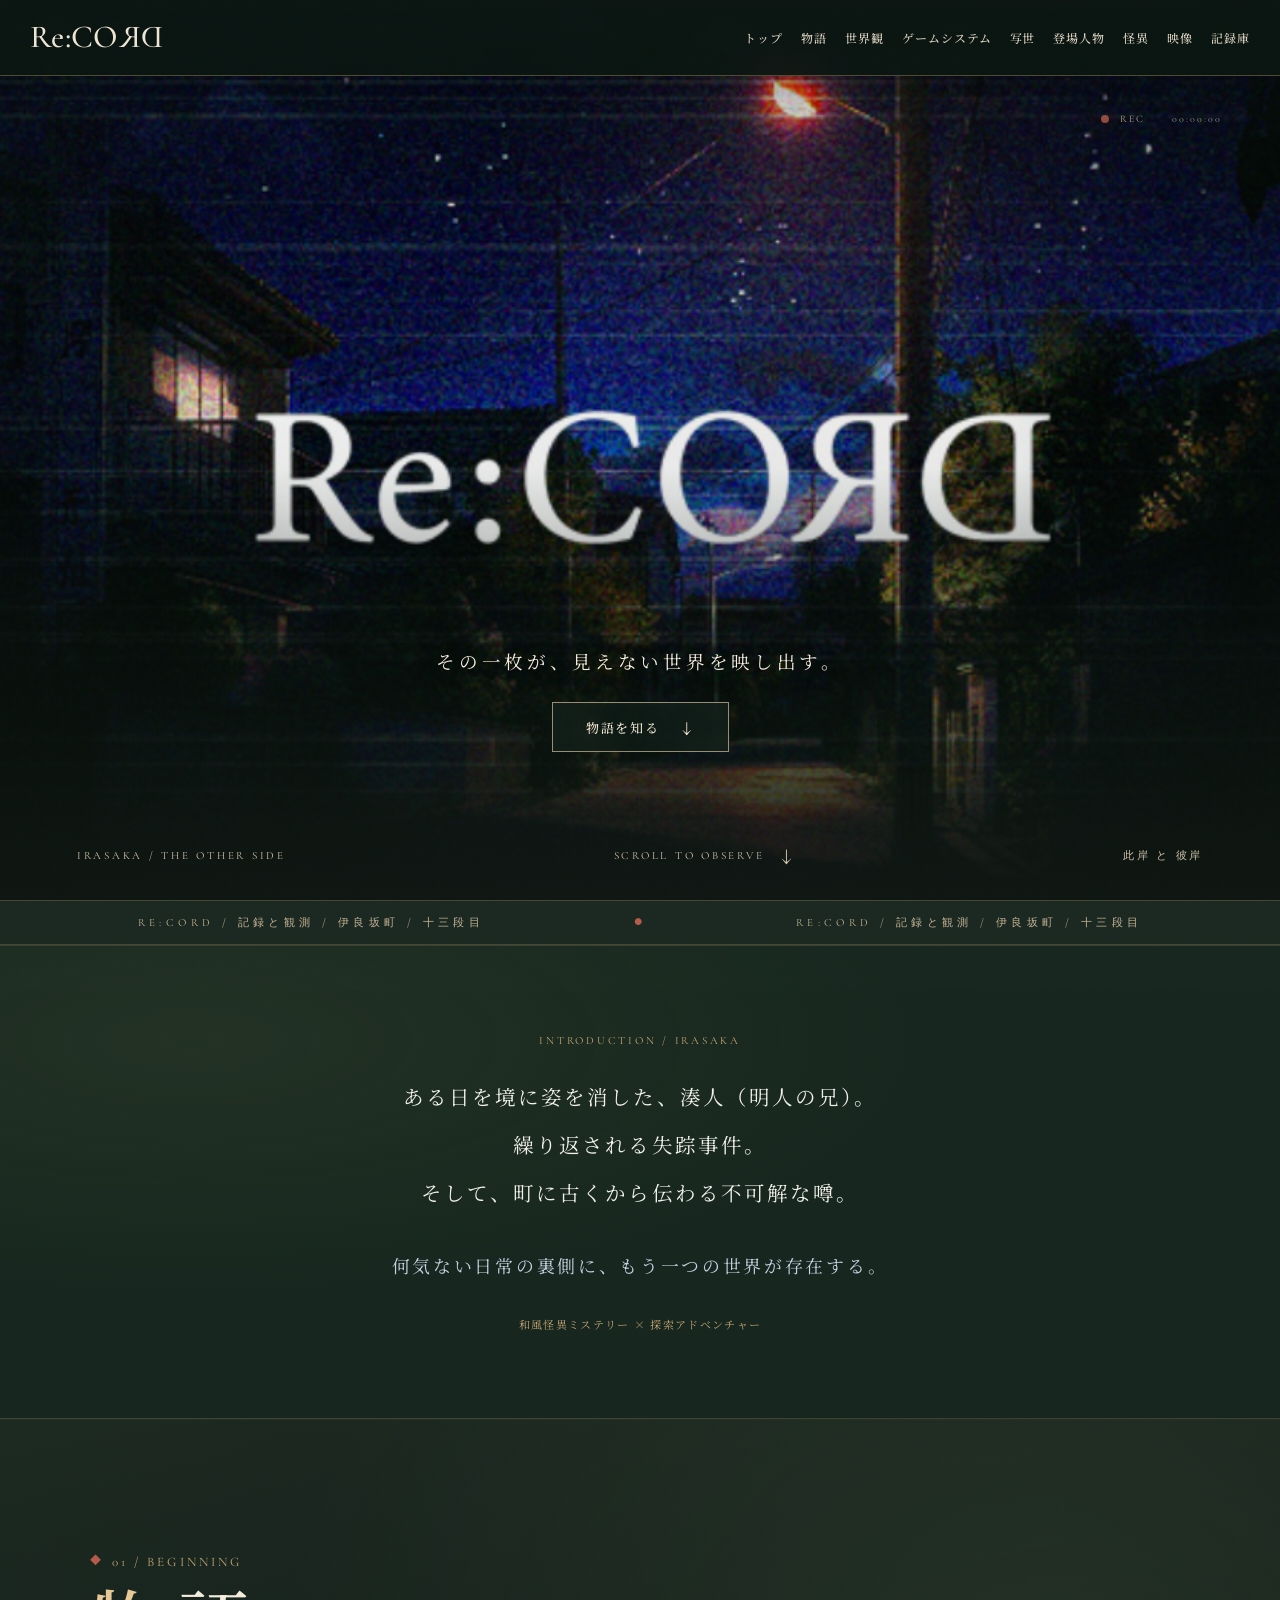
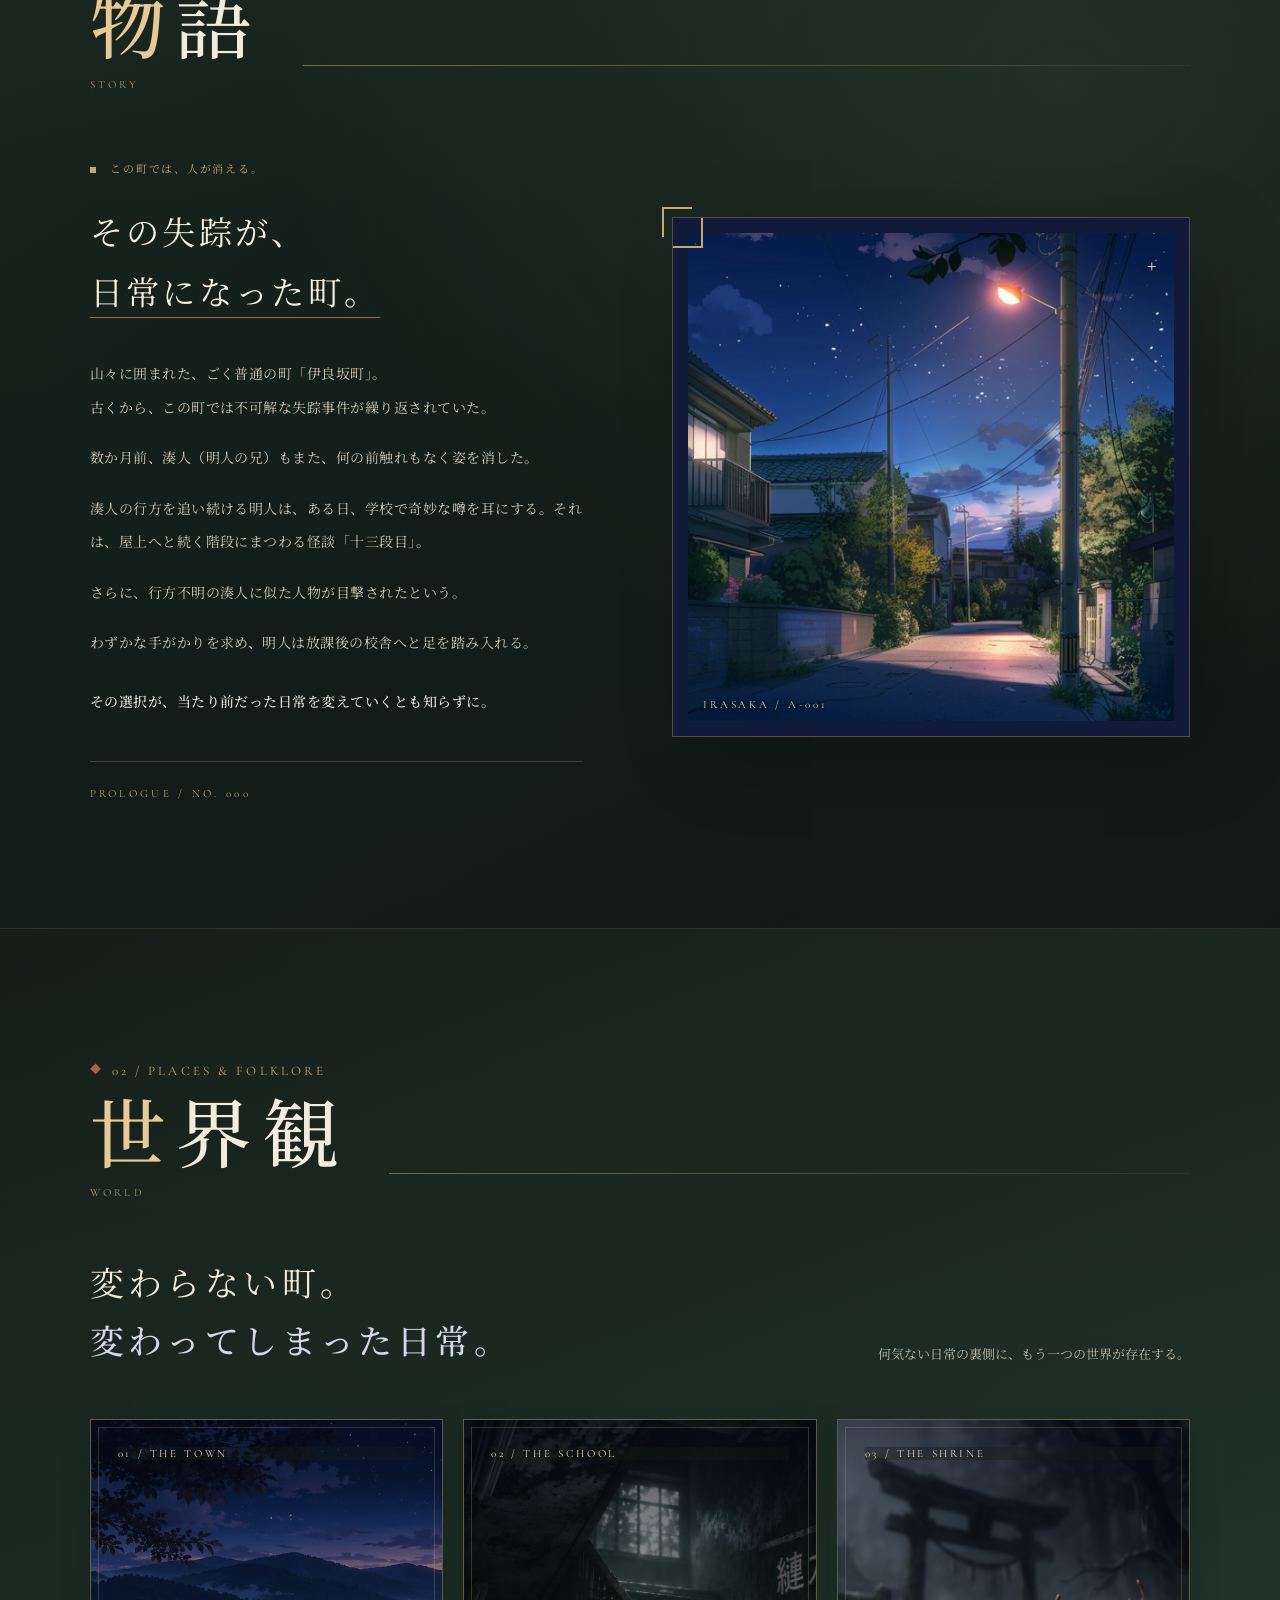
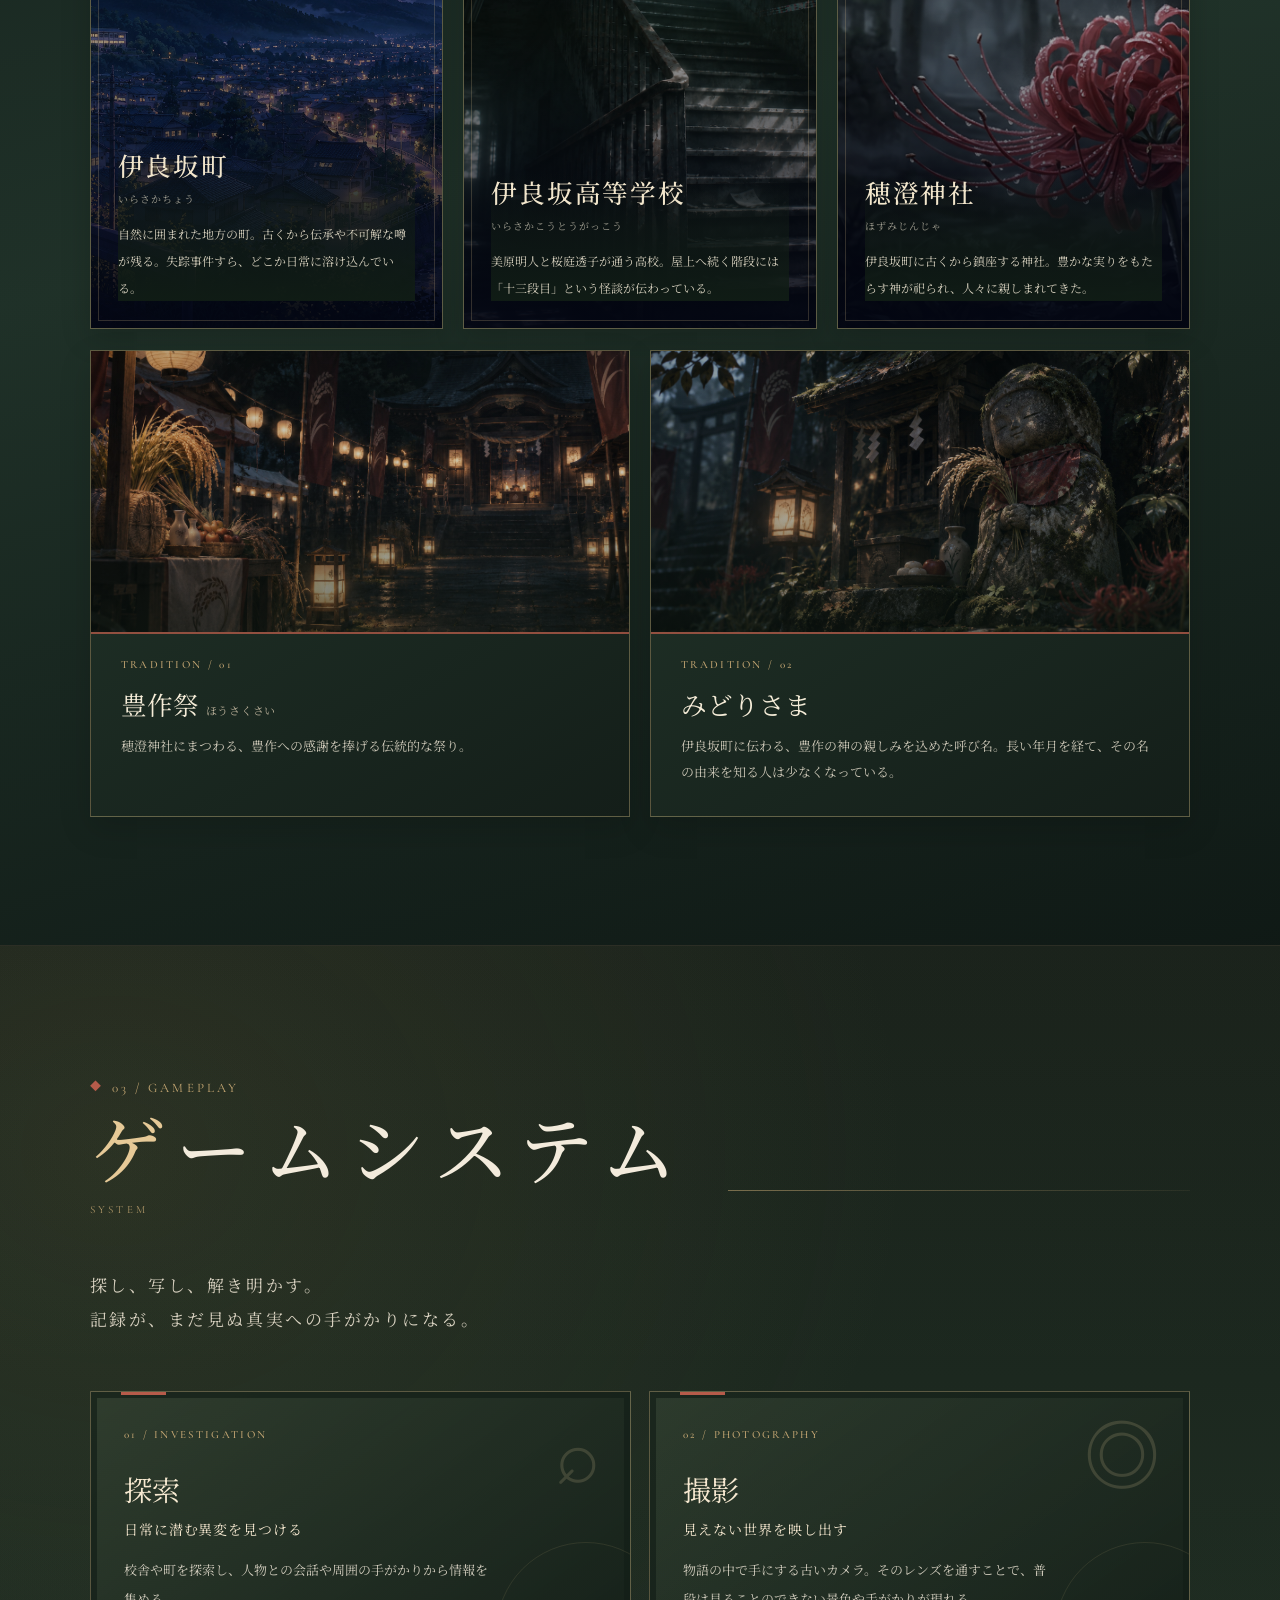
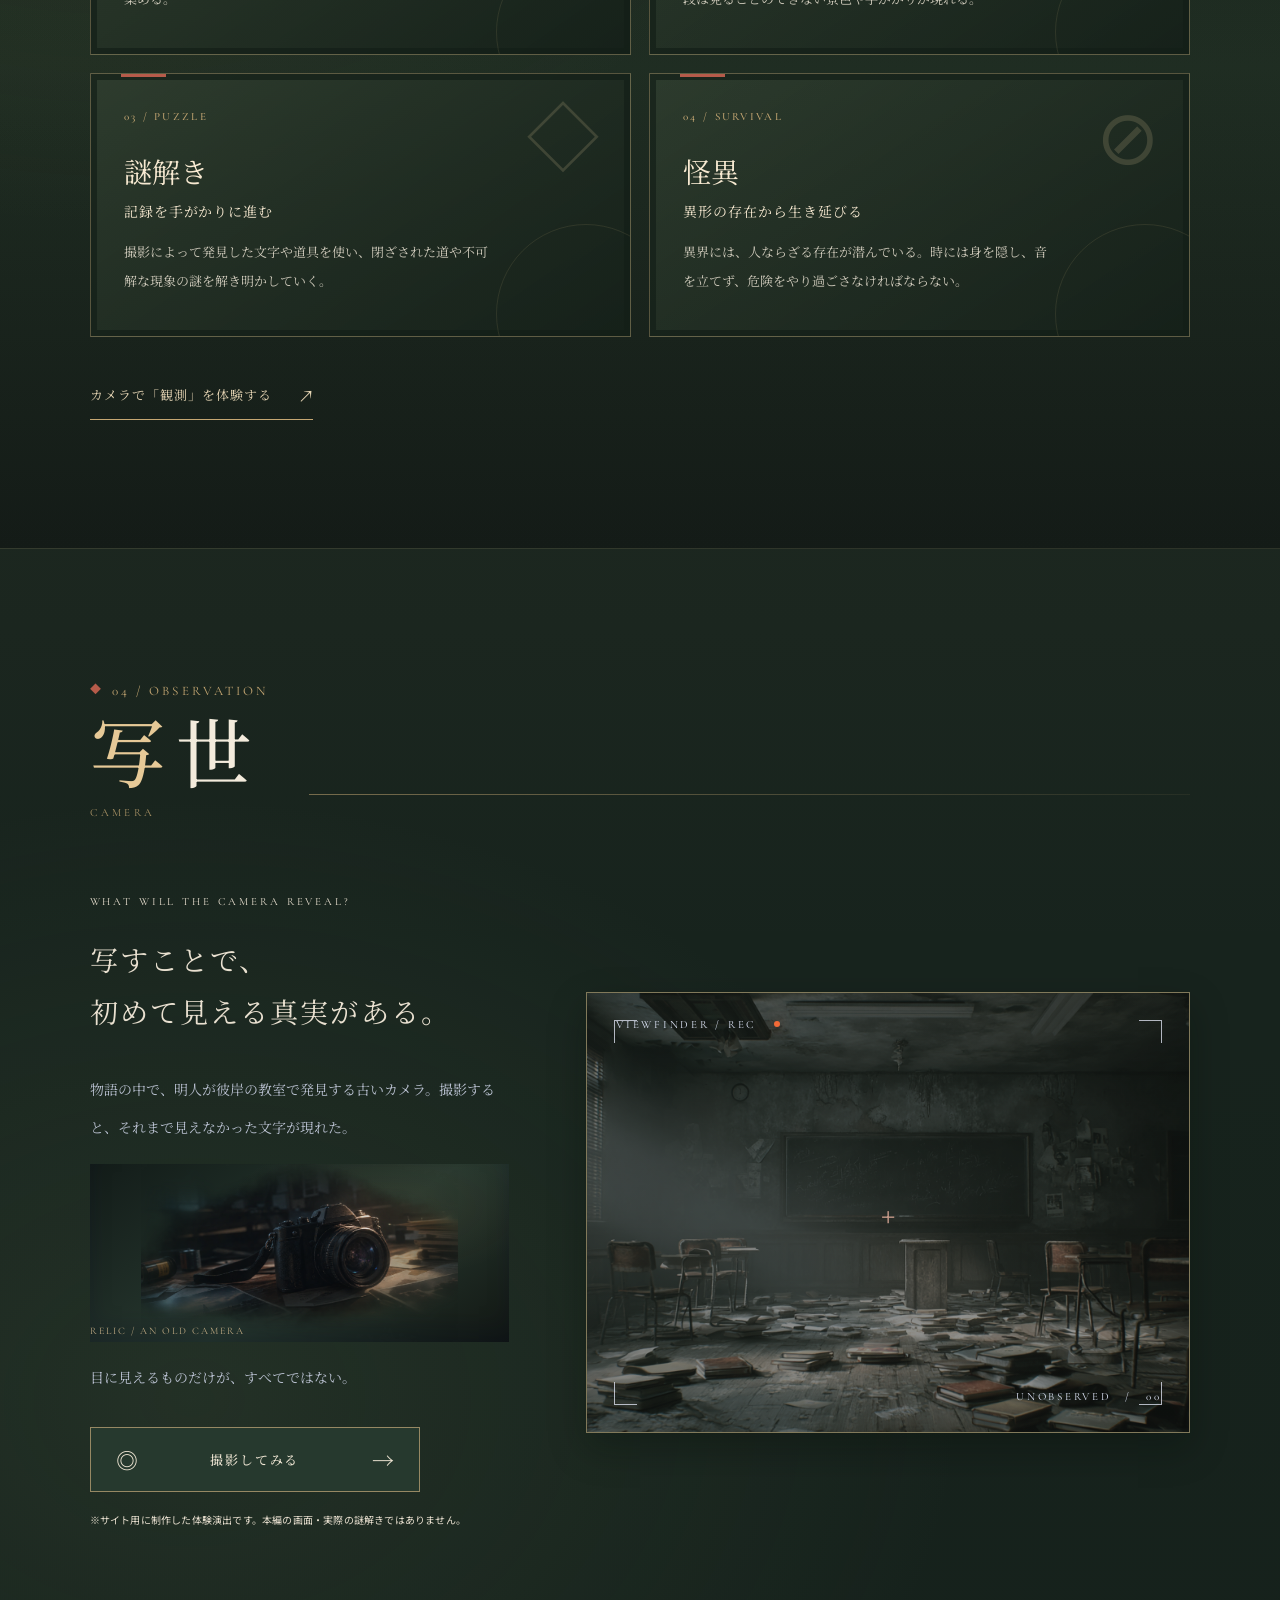
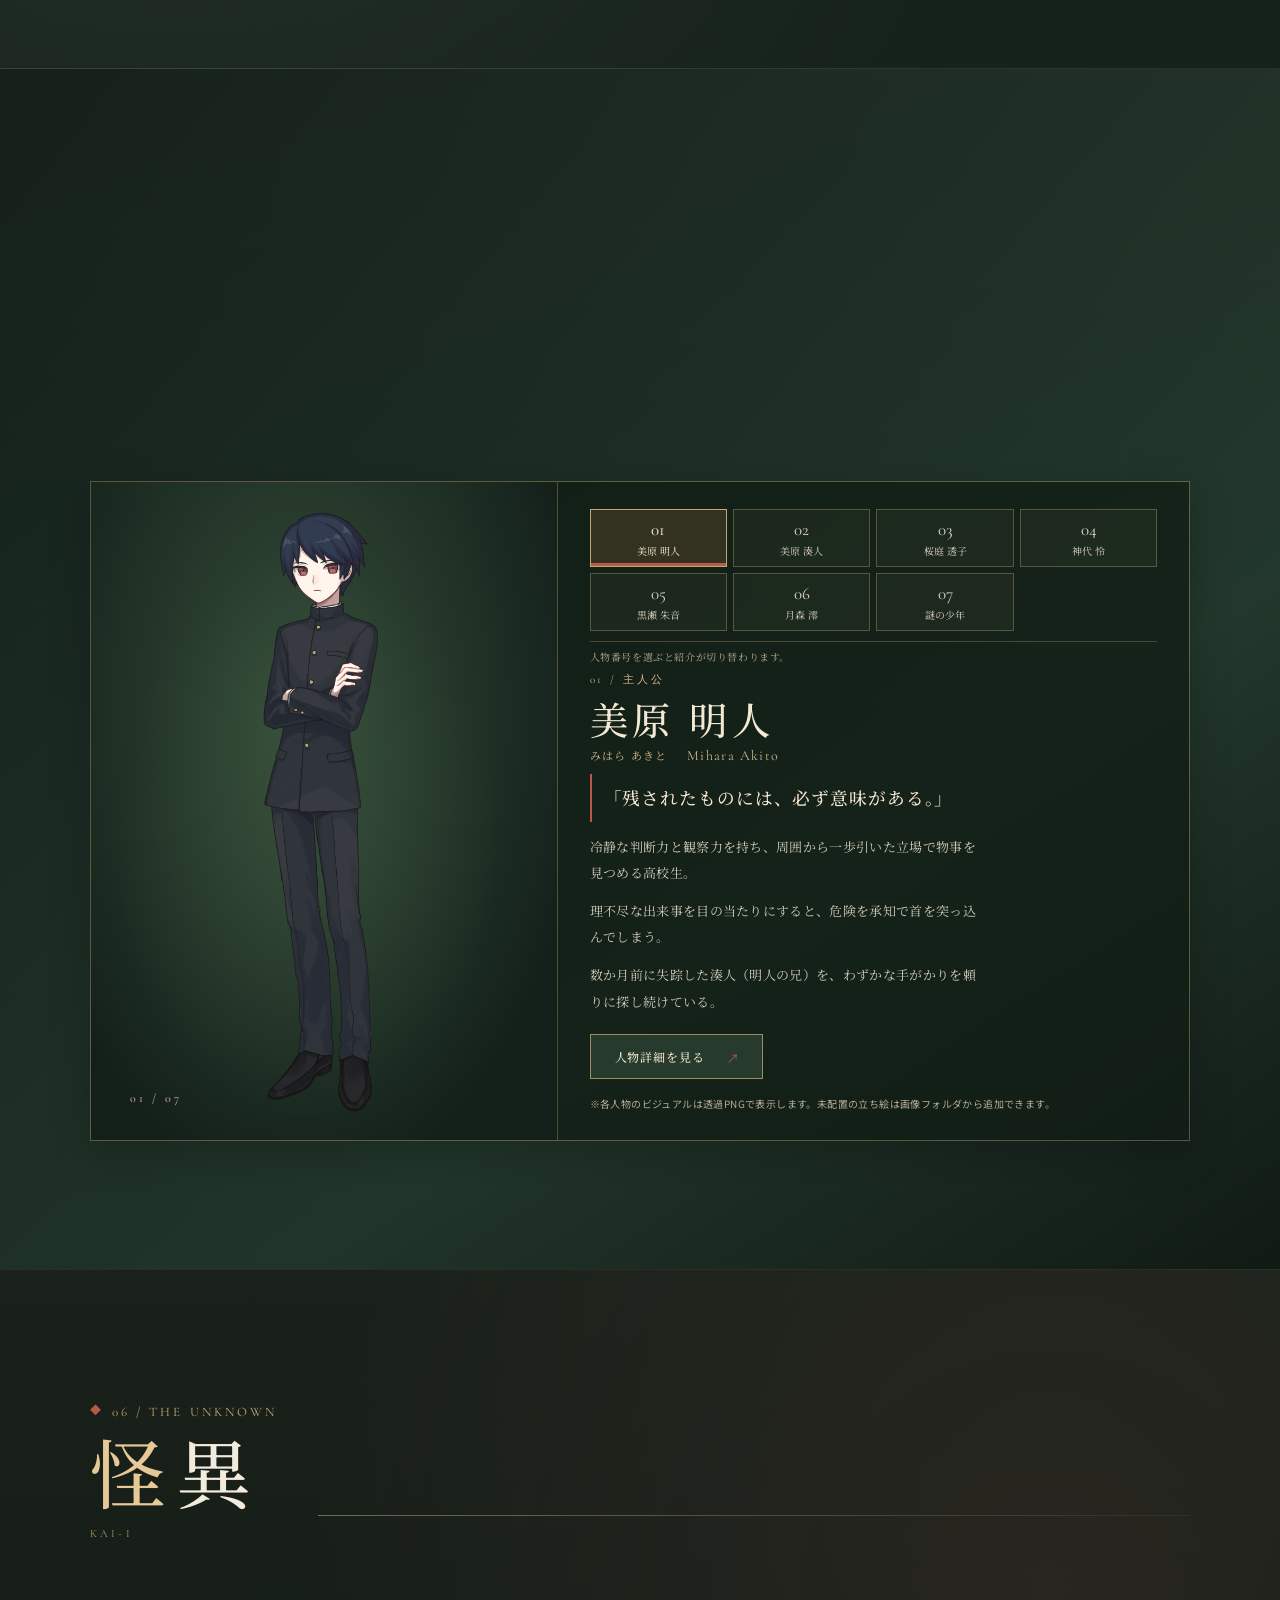
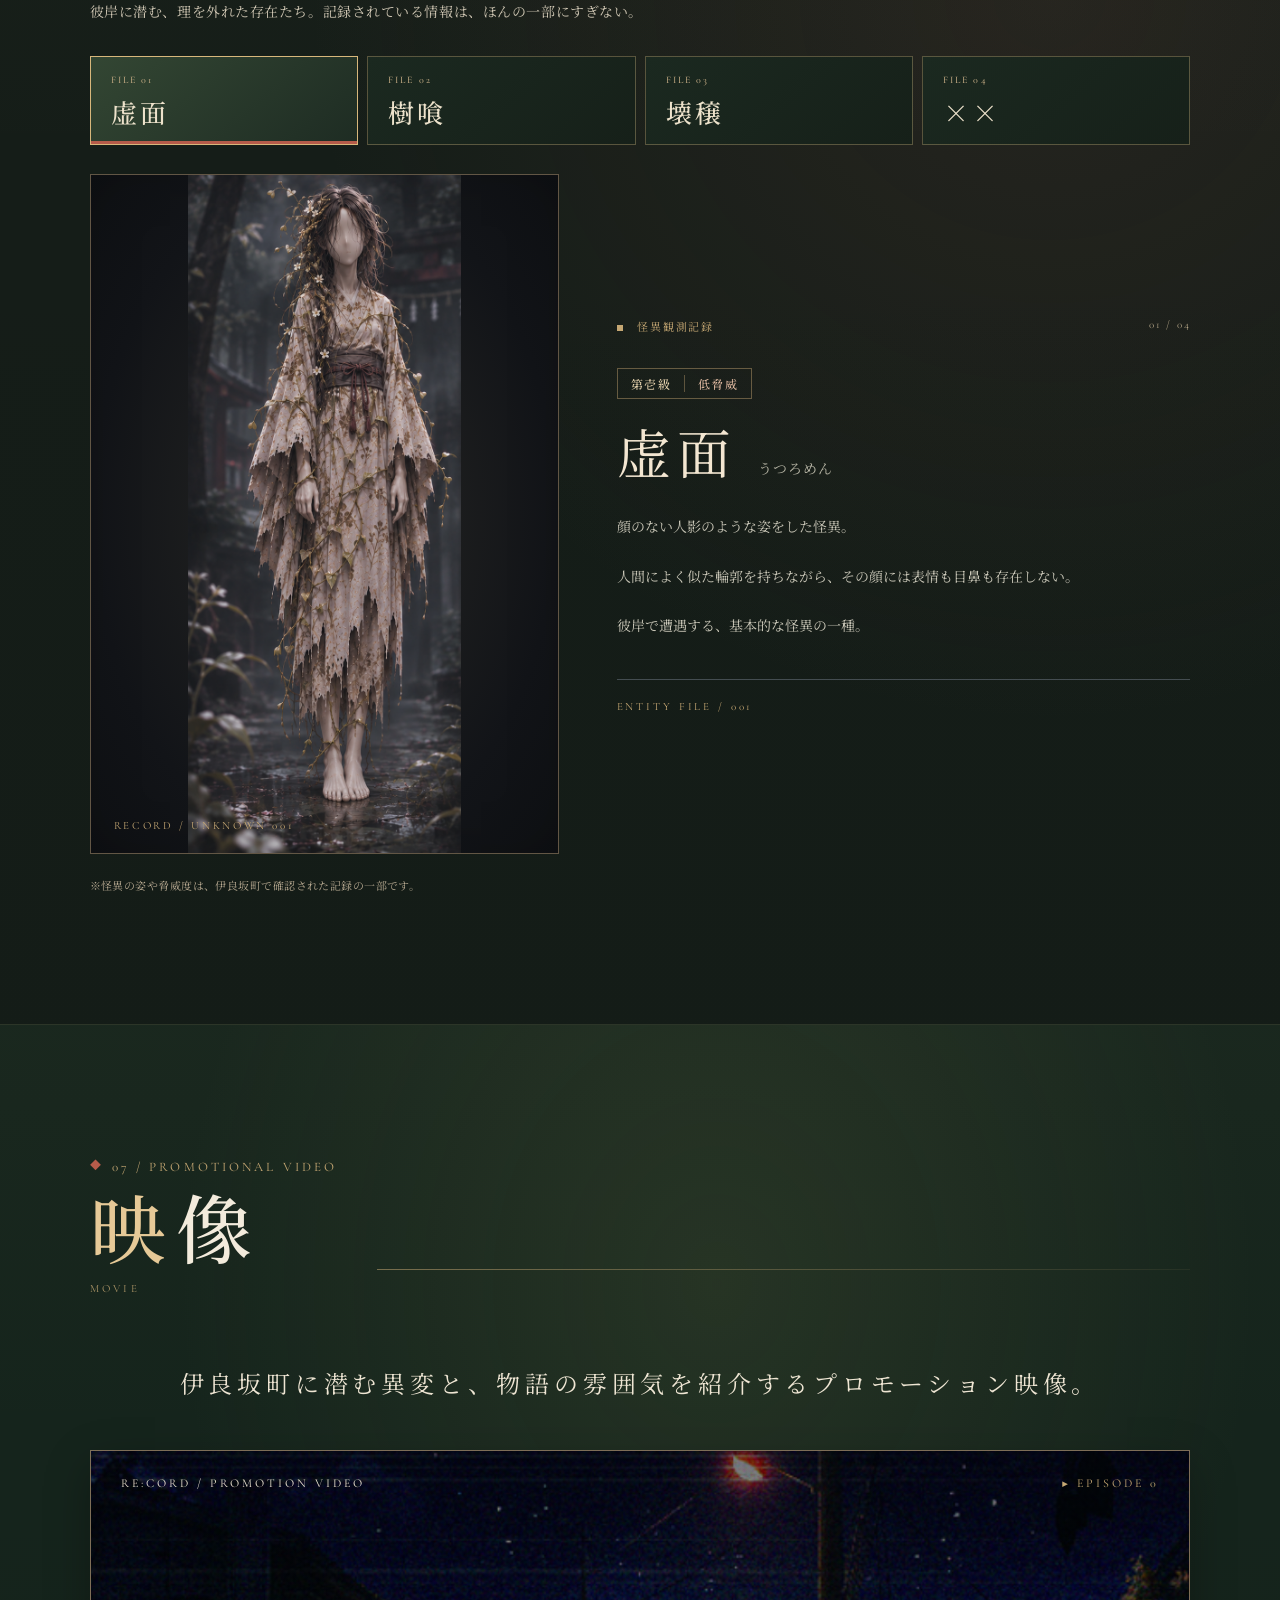
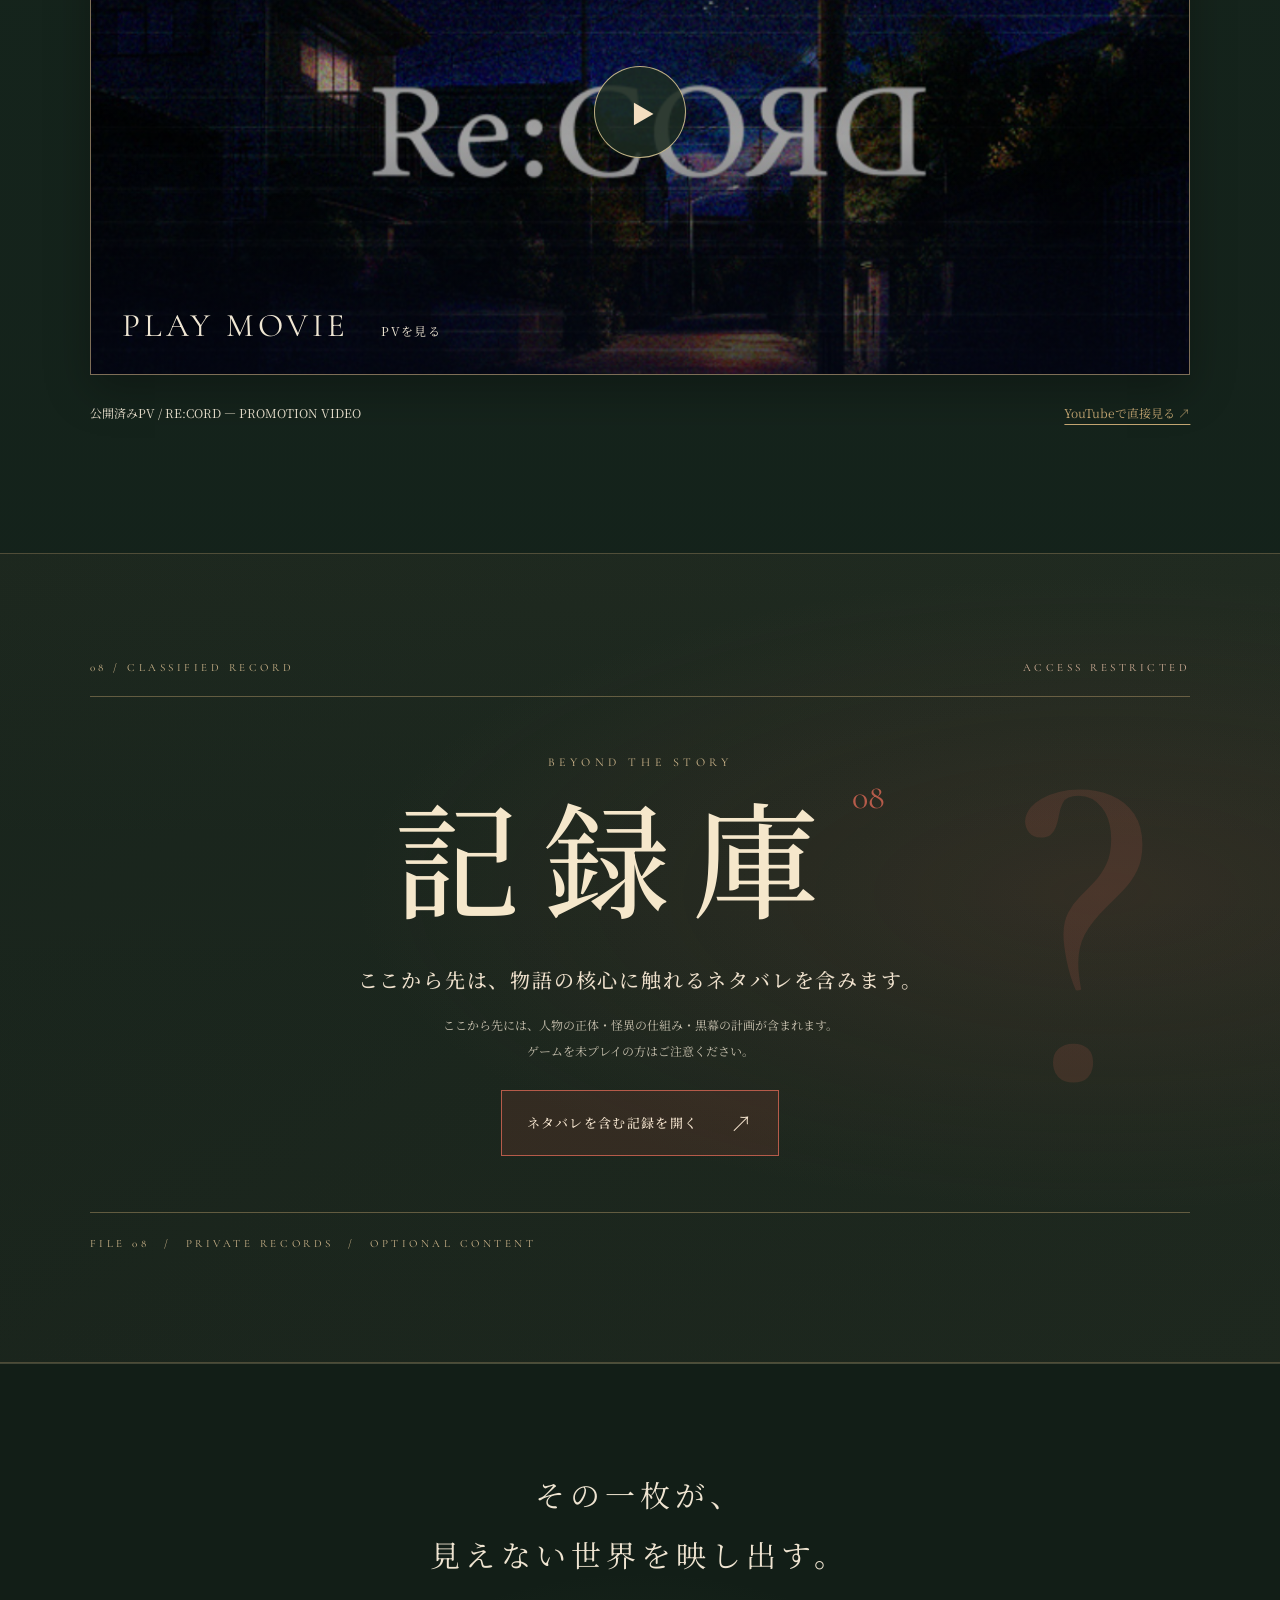
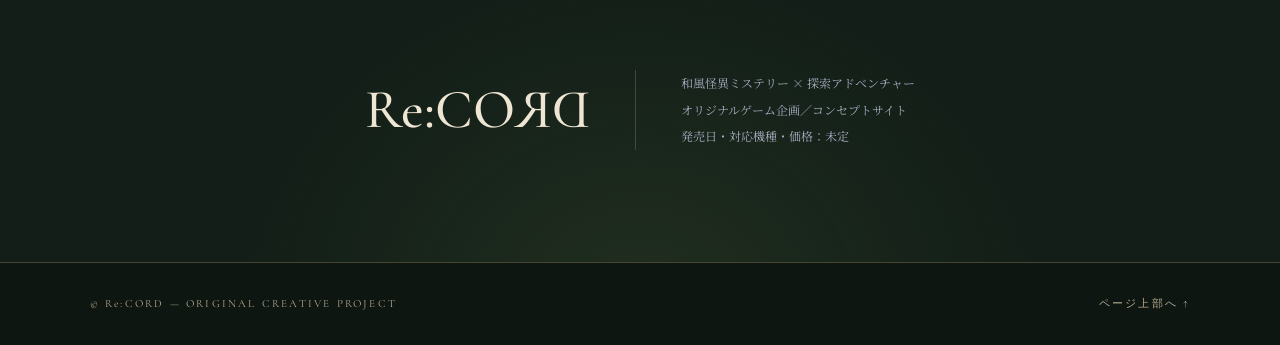
==== index.html @ 34edbae8 "Add files via upload" ====
<!DOCTYPE html>

<html lang="ja">
<head>
<meta charset="utf-8"/>
<meta content="width=device-width, initial-scale=1" name="viewport"/>
<meta content="#111815" name="theme-color"/>
<meta content="RE:CORD｜伊良坂町に繰り返される失踪事件、十三段目の怪談、見えない世界を映すカメラ。和風怪異ミステリー探索アドベンチャー公式サイト。" name="description"/>
<title>Re:CORD｜公式サイト — 和風怪異ミステリーADV</title>
<link href="https://fonts.googleapis.com" rel="preconnect"/>
<link crossorigin="" href="https://fonts.gstatic.com" rel="preconnect"/>
<link href="https://fonts.googleapis.com/css2?family=Cormorant+Garamond:wght@400;500;600&amp;family=Noto+Sans+JP:wght@400;500;600&amp;family=Noto+Serif+JP:wght@400;500;600&amp;display=swap" rel="stylesheet"/>
<link href="style.css" rel="stylesheet"/>
<link href="night.css" rel="stylesheet"/><link href="v8.css" rel="stylesheet"/><link href="v9.css" rel="stylesheet"/>
<script defer="" src="script.js"></script>
<link href="v10.css" rel="stylesheet"/><link href="v11.css" rel="stylesheet"/><link href="v12.css" rel="stylesheet"/><link href="v13-wafu.css" rel="stylesheet"/><link href="v15.css" rel="stylesheet"/><link href="v16.css" rel="stylesheet"/></head>
<body>
<a class="skip-link" href="#main">メインコンテンツへ移動</a>
<div aria-hidden="true" class="film-grain"></div>
<div aria-hidden="true" class="scanline-overlay"></div>
<header class="site-header" id="siteHeader">
<a aria-label="Re:CORD トップへ戻る" class="brand" href="#top">
<span aria-hidden="true">Re:CO<span class="mirrored">R</span><span class="mirrored">D</span></span>
<small>和風怪異ミステリーADV</small>
</a>
<nav aria-label="メインナビゲーション" class="nav" id="mainNav"><a href="#top">トップ</a><a href="#story">物語</a><a href="#world">世界観</a><a href="#system">ゲームシステム</a><a href="#camera">写世</a><a href="#character">登場人物</a><a href="#kaii">怪異</a><a href="#movie">映像</a><a href="#archive">記録庫</a></nav>
<button aria-controls="mainNav" aria-expanded="false" aria-label="メニューを開く" class="menu-toggle" id="menuToggle" type="button"><span></span><span></span><span></span></button>
</header>
<main id="main">
<section aria-labelledby="heroTitle" class="hero hero--reference" id="top">
<!-- 画像差し替え：assets/images/hero.jpg（推奨 1920×1080以上）。
           未配置ならユーザー提供の参考画像 hero-reference.png を仮表示します。 -->
<div class="asset-slot hero-image" data-asset="hero.jpg" data-slot="hero">
<img alt="夜の住宅街と Re:CORD の作品ロゴ（参考画像）" src="assets/images/hero-reference.png"/>
<div aria-hidden="true" class="asset-placeholder hero-placeholder"><span class="asset-path">REFERENCE IMAGE / 01</span><span class="asset-name">hero-reference.png</span><span>夜の住宅街・メインビジュアル</span></div>
</div>
<div class="hero-shade"></div>
<div class="hero-vignette"></div>
<div aria-hidden="true" class="viewfinder hero-viewfinder"><span></span><span></span><span></span><span></span></div>
<span aria-hidden="true" class="hero-rec"><b></b> REC <span>00:00:00</span></span>
<div class="hero-center">
<p class="hero-eyebrow">和風怪異ミステリー × 探索アドベンチャー</p>
<h1 aria-label="Re:CORD" class="hero-logo" id="heroTitle"><span aria-hidden="true">Re:CO<span class="mirrored">R</span><span class="mirrored">D</span></span></h1>
<p class="hero-ruby">リコード</p>
<p class="hero-copy">その一枚が、見えない世界を映し出す。</p>
<div class="hero-actions"><a class="outline-button" href="#story">物語を知る <span aria-hidden="true">↓</span></a></div>
</div>
<div class="hero-bottom"><span>IRASAKA / THE OTHER SIDE</span><a class="scroll-hint" href="#story">SCROLL TO OBSERVE <span aria-hidden="true">↓</span></a><span>此岸 と 彼岸</span></div>
</section>
<div aria-hidden="true" class="signal-strip"><span>RE:CORD / 記録と観測 / 伊良坂町 / 十三段目</span><span>●</span><span>RE:CORD / 記録と観測 / 伊良坂町 / 十三段目</span></div><section aria-label="作品の導入" class="intro-band"><div class="container intro-band-inner"><span class="intro-overline">INTRODUCTION / IRASAKA</span><p>ある日を境に姿を消した、湊人（明人の兄）。<br/>繰り返される失踪事件。<br/>そして、町に古くから伝わる不可解な噂。</p><p class="intro-closer">何気ない日常の裏側に、もう一つの世界が存在する。</p><span class="intro-genre">和風怪異ミステリー × 探索アドベンチャー</span></div></section>
<section aria-labelledby="storyTitle" class="section story" id="story"><div class="container">
<div class="section-heading reveal"><div><span class="section-number">01 / BEGINNING</span><h2 class="heading-japanese" id="storyTitle">物語</h2><p>STORY</p></div><span class="heading-line"></span></div>
<div class="story-layout"><div class="story-copy reveal">
<span class="small-label"><span class="dot"></span> この町では、人が消える。</span>
<h3>その失踪が、<br/><em>日常になった町。</em></h3>
<p>山々に囲まれた、ごく普通の町「伊良坂町」。<br/>古くから、この町では不可解な失踪事件が繰り返されていた。</p>
<p>数か月前、湊人（明人の兄）もまた、何の前触れもなく姿を消した。</p>
<p>湊人の行方を追い続ける明人は、ある日、学校で奇妙な噂を耳にする。それは、屋上へと続く階段にまつわる怪談「十三段目」。</p>
<p>さらに、行方不明の湊人に似た人物が目撃されたという。</p>
<p>わずかな手がかりを求め、明人は放課後の校舎へと足を踏み入れる。</p>
<p class="story-end">その選択が、当たり前だった日常を変えていくとも知らずに。</p>
<span class="story-aside">PROLOGUE / NO. 000</span>
</div><div class="photo-frame photo-frame--story reveal">
<div class="asset-slot image-surface" data-asset="story.jpg"><img alt="伊良坂町の夜の住宅街" src="assets/images/story.jpg"/><div class="asset-placeholder"><span class="asset-path">IMAGE AREA / 02</span><span class="asset-name">story.jpg</span></div></div>
<span class="frame-label">IRASAKA / A-001</span><span aria-hidden="true" class="frame-cross">+</span>
</div></div>
</div></section>
<section aria-labelledby="worldTitle" class="section world" id="world"><div class="container">
<div class="section-heading reveal"><div><span class="section-number">02 / PLACES &amp; FOLKLORE</span><h2 class="heading-japanese" id="worldTitle">世界観</h2><p>WORLD</p></div><span class="heading-line"></span></div>
<div class="world-intro reveal"><p>変わらない町。<br/><strong>変わってしまった日常。</strong></p><span>何気ない日常の裏側に、もう一つの世界が存在する。</span></div>
<div class="world-grid">
<article class="world-card reveal"><div class="asset-slot world-photo" data-asset="world-town.jpg"><img alt="山々に囲まれた伊良坂町の夕暮れの遠景" src="assets/images/world-town.jpg"/><div class="asset-placeholder"><span class="asset-path">IMAGE AREA / 03</span><span class="asset-name">world-town.jpg</span></div></div><div class="world-card-shade"></div><span class="world-index">01 / THE TOWN</span><div class="world-card-body"><h3>伊良坂町</h3><p class="world-ruby">いらさかちょう</p><p>自然に囲まれた地方の町。古くから伝承や不可解な噂が残る。失踪事件すら、どこか日常に溶け込んでいる。</p></div></article>
<article class="world-card reveal"><div class="asset-slot world-photo" data-asset="world-school.jpg"><img alt="文字化けした表示が浮かぶ、伊良坂高等学校の階段" src="assets/images/world-school.jpg"/><div class="asset-placeholder"><span class="asset-path">IMAGE AREA / 04</span><span class="asset-name">world-school.jpg</span></div></div><div class="world-card-shade"></div><span class="world-index">02 / THE SCHOOL</span><div class="world-card-body"><h3>伊良坂高等学校</h3><p class="world-ruby">いらさかこうとうがっこう</p><p>美原明人と桜庭透子が通う高校。屋上へ続く階段には「十三段目」という怪談が伝わっている。</p></div></article>
<article class="world-card reveal"><div class="asset-slot world-photo" data-asset="world-shrine.jpg"><img alt="彼岸花の奥に鳥居が佇む、穂澄神社のイメージ" src="assets/images/world-shrine.jpg"/><div class="asset-placeholder"><span class="asset-path">IMAGE AREA / 05</span><span class="asset-name">world-shrine.jpg</span></div></div><div class="world-card-shade"></div><span class="world-index">03 / THE SHRINE</span><div class="world-card-body"><h3>穂澄神社</h3><p class="world-ruby">ほずみじんじゃ</p><p>伊良坂町に古くから鎮座する神社。豊かな実りをもたらす神が祀られ、人々に親しまれてきた。</p></div></article>
</div>
<div aria-label="町に伝わる風習" class="folklore-grid reveal">
<article class="folklore-card"><div class="folklore-media"><div class="asset-slot folklore-photo" data-asset="world-harvest.jpg"><img alt="提灯と稲穂の奉納飾りに照らされた、豊作祭の夜の穂澄神社参道" src="assets/images/world-harvest.jpg"/><div class="asset-placeholder"><span class="asset-path">TRADITION IMAGE</span><span class="asset-name">world-harvest.jpg</span></div></div><div aria-hidden="true" class="folklore-media-vignette"></div></div><div class="folklore-body"><div class="folklore-code">TRADITION / 01</div><h3>豊作祭 <span>ほうさくさい</span></h3><p>穂澄神社にまつわる、豊作への感謝を捧げる伝統的な祭り。</p></div></article>
<article class="folklore-card"><div class="folklore-media"><div class="asset-slot folklore-photo" data-asset="world-midori.jpg"><img alt="苔に覆われた優しい表情の石像「みどりさま」と、稲穂や供物が並ぶ小さな祠" src="assets/images/world-midori.jpg"/><div class="asset-placeholder"><span class="asset-path">TRADITION IMAGE</span><span class="asset-name">world-midori.jpg</span></div></div><div aria-hidden="true" class="folklore-media-vignette"></div></div><div class="folklore-body"><div class="folklore-code">TRADITION / 02</div><h3>みどりさま</h3><p>伊良坂町に伝わる、豊作の神の親しみを込めた呼び名。長い年月を経て、その名の由来を知る人は少なくなっている。</p></div></article>
</div>
</div></section>
<section aria-labelledby="systemTitle" class="section system-section" id="system"><div class="container">
<div class="section-heading reveal"><div><span class="section-number">03 / GAMEPLAY</span><h2 class="heading-japanese" id="systemTitle">ゲームシステム</h2><p>SYSTEM</p></div><span class="heading-line"></span></div>
<p class="section-intro reveal">探し、写し、解き明かす。<br/>記録が、まだ見ぬ真実への手がかりになる。</p>
<div class="system-grid">
<article class="system-card reveal"><span class="system-index">01 / INVESTIGATION</span><span aria-hidden="true" class="system-glyph">⌕</span><h3>探索</h3><p class="system-lead">日常に潜む異変を見つける</p><p>校舎や町を探索し、人物との会話や周囲の手がかりから情報を集める。</p></article>
<article class="system-card reveal"><span class="system-index">02 / PHOTOGRAPHY</span><span aria-hidden="true" class="system-glyph">◎</span><h3>撮影</h3><p class="system-lead">見えない世界を映し出す</p><p>物語の中で手にする古いカメラ。そのレンズを通すことで、普段は見ることのできない景色や手がかりが現れる。</p></article>
<article class="system-card reveal"><span class="system-index">03 / PUZZLE</span><span aria-hidden="true" class="system-glyph">◇</span><h3>謎解き</h3><p class="system-lead">記録を手がかりに進む</p><p>撮影によって発見した文字や道具を使い、閉ざされた道や不可解な現象の謎を解き明かしていく。</p></article>
<article class="system-card reveal"><span class="system-index">04 / SURVIVAL</span><span aria-hidden="true" class="system-glyph">⊘</span><h3>怪異</h3><p class="system-lead">異形の存在から生き延びる</p><p>異界には、人ならざる存在が潜んでいる。時には身を隠し、音を立てず、危険をやり過ごさなければならない。</p></article>
</div>
<a class="system-action reveal" href="#camera">カメラで「観測」を体験する <span aria-hidden="true">↗</span></a>
</div></section>
<section aria-labelledby="cameraTitle" class="section camera-section" id="camera"><div class="container">
<div class="section-heading reveal"><div><span class="section-number">04 / OBSERVATION</span><h2 class="heading-japanese" id="cameraTitle">写世</h2><p>CAMERA</p></div><span class="heading-line"></span></div>
<div class="camera-grid"><div class="camera-description reveal">
<p class="overline">WHAT WILL THE CAMERA REVEAL?</p><h3>写すことで、<br/>初めて見える真実がある。</h3>
<p>物語の中で、明人が彼岸の教室で発見する古いカメラ。撮影すると、それまで見えなかった文字が現れた。</p>
<div aria-label="古いカメラのイメージ画像" class="camera-object"><div class="asset-slot camera-object-slot" data-asset="camera-body.png"><img alt="机の上に置かれた古いフィルムカメラ" src="assets/images/camera-body.png"/><div class="asset-placeholder"><span class="asset-path">CAMERA BODY</span><span class="asset-name">camera-body.png</span></div></div><span class="camera-object-caption">RELIC / AN OLD CAMERA</span></div>
<p>目に見えるものだけが、すべてではない。</p>
<button aria-controls="captureStage" aria-pressed="false" class="capture-button" id="captureBtn" type="button"><span aria-hidden="true" class="capture-icon">◎</span><span id="captureBtnLabel">撮影してみる</span><span aria-hidden="true">→</span></button>
<p class="caption">※サイト用に制作した体験演出です。本編の画面・実際の謎解きではありません。</p>
</div><div class="capture-stage reveal" id="captureStage">
<div class="asset-slot capture-background" data-asset="camera.jpg"><img alt="荒れた教室と黒板" src="assets/images/camera.jpg"/><div class="asset-placeholder"><span class="asset-path">IMAGE AREA / 06</span><span class="asset-name">camera.jpg</span></div></div>
<div class="capture-tint"></div><div aria-hidden="true" class="viewfinder capture-frame"><span></span><span></span><span></span><span></span></div>
<span class="capture-top">VIEWFINDER / REC <b></b></span><span aria-hidden="true" class="capture-cross">+</span>
<span aria-live="polite" class="capture-secret" id="captureSecret">ここにいるよ</span><span class="capture-footer" id="captureState">UNOBSERVED　/　00</span>
<span aria-hidden="true" class="capture-flash"></span>
</div></div>
</div></section>
<section aria-labelledby="charactersTitle" class="section characters" id="character"><div class="container">
<div class="section-heading reveal"><div><span class="section-number">05 / PEOPLE</span><h2 class="heading-japanese" id="charactersTitle">登場人物</h2><p>CHARACTER</p></div><span class="heading-line"></span></div>
<p class="section-intro reveal">失踪をめぐって、交差するそれぞれの想い。</p>
<div class="character-grid reveal"><div class="character-portrait">
<div class="asset-slot character-image" data-asset="character-protagonist.png" id="characterAsset"><img alt="美原 明人の立ち絵" id="characterImage" src="assets/images/character-protagonist.png"/><div class="asset-placeholder"><span class="asset-path">CHARACTER VISUAL / IMAGE SLOT</span><span class="asset-name" id="characterFilename">character-protagonist.png</span><span>未決定の人物ビジュアルを後から配置</span></div></div>
<span class="portrait-number" id="portraitNumber">01 / 07</span>
</div><div class="character-details">
<div aria-label="登場人物を選択" class="character-tabs" role="tablist"><button aria-controls="characterPanel" aria-selected="true" data-character="0" id="tab-0" role="tab" tabindex="0" type="button">01<span>美原 明人</span></button><button aria-controls="characterPanel" aria-selected="false" data-character="1" id="tab-1" role="tab" tabindex="-1" type="button">02<span>美原 湊人</span></button><button aria-controls="characterPanel" aria-selected="false" data-character="2" id="tab-2" role="tab" tabindex="-1" type="button">03<span>桜庭 透子</span></button><button aria-controls="characterPanel" aria-selected="false" data-character="3" id="tab-3" role="tab" tabindex="-1" type="button">04<span>神代 怜</span></button><button aria-controls="characterPanel" aria-selected="false" data-character="4" id="tab-4" role="tab" tabindex="-1" type="button">05<span>黒瀬 朱音</span></button><button aria-controls="characterPanel" aria-selected="false" data-character="5" id="tab-5" role="tab" tabindex="-1" type="button">06<span>月森 澪</span></button><button aria-controls="characterPanel" aria-selected="false" data-character="6" id="tab-6" role="tab" tabindex="-1" type="button">07<span>謎の少年</span></button></div><p class="character-selection-hint">人物番号を選ぶと紹介が切り替わります。</p>
<div aria-labelledby="tab-0" aria-live="polite" class="character-panel" id="characterPanel" role="tabpanel"><span class="character-role" id="characterRole">01 / PROTAGONIST</span><h3 id="characterName">美原 明人</h3><div class="character-reading"><span id="characterKana">みはら あきと</span><span id="characterRoman">Mihara Akito</span></div><blockquote class="character-quote" id="characterQuote">「残されたものには、必ず意味がある。」</blockquote><div class="character-bio" id="characterBio"><p class="character-bio-paragraph">冷静な判断力と観察力を持ち、周囲から一歩引いた立場で物事を見つめる高校生。</p>
<p class="character-bio-paragraph">理不尽な出来事を目の当たりにすると、危険を承知で首を突っ込んでしまう。</p>
<p class="character-bio-paragraph">数か月前に失踪した湊人（明人の兄）を、わずかな手がかりを頼りに探し続けている。</p></div></div><div class="character-more"><a href="character-akito.html" id="characterMoreLink">人物詳細を見る</a><span hidden="" id="characterMorePending">詳しい人物紹介は準備中</span></div>
<span class="character-note">※各人物のビジュアルは透過PNGで表示します。未配置の立ち絵は画像フォルダから追加できます。</span>
</div></div>
</div></section>
<section aria-labelledby="kaiiTitle" class="section kaii-section" id="kaii"><div class="container">
<div class="section-heading reveal"><div><span class="section-number">06 / THE UNKNOWN</span><h2 class="heading-japanese" id="kaiiTitle">怪異</h2><p>KAI-I</p></div><span class="heading-line"></span></div>
<p class="kaii-intro reveal">彼岸に潜む、理を外れた存在たち。記録されている情報は、ほんの一部にすぎない。</p>
<div class="kaii-tabs reveal" role="tablist" aria-label="怪異の記録を選択">
<button type="button" id="kaii-tab-0" data-kaii="0" role="tab" aria-controls="kaiiPanel" aria-selected="true" tabindex="0"><span class="kaii-tab-number">FILE 01</span><span class="kaii-tab-name">虚面</span></button>
<button type="button" id="kaii-tab-1" data-kaii="1" role="tab" aria-controls="kaiiPanel" aria-selected="false" tabindex="-1"><span class="kaii-tab-number">FILE 02</span><span class="kaii-tab-name">樹喰</span></button>
<button type="button" id="kaii-tab-2" data-kaii="2" role="tab" aria-controls="kaiiPanel" aria-selected="false" tabindex="-1"><span class="kaii-tab-number">FILE 03</span><span class="kaii-tab-name">壊穣</span></button>
<button type="button" id="kaii-tab-3" data-kaii="3" role="tab" aria-controls="kaiiPanel" aria-selected="false" tabindex="-1"><span class="kaii-tab-number">FILE 04</span><span class="kaii-tab-name">××</span></button>
</div>
<div class="kaii-layout reveal" id="kaiiLayout"><div class="kaii-portrait">
<div class="asset-slot kaii-image" data-asset="kaii-utsuro.png" id="kaiiAsset"><img id="kaiiImage" alt="虚面の怪異ビジュアル" src="assets/images/kaii-utsuro.png"/><div class="asset-placeholder"><span class="asset-path">怪異記録 / VISUAL</span><span class="asset-name" id="kaiiFilename">kaii-utsuro.png</span><span>怪異のビジュアル</span></div></div>
<span aria-hidden="true" class="kaii-frame-mark" id="kaiiFrameMark">RECORD / UNKNOWN 001</span>
</div><div class="kaii-copy" id="kaiiPanel" role="tabpanel" aria-labelledby="kaii-tab-0" aria-live="polite">
<div class="small-label"><span class="dot"></span> 怪異観測記録 <span class="kaii-file-index" id="kaiiFileIndex">01 / 04</span></div>
<div class="kaii-grade" id="kaiiGrade">第壱級 <span>低脅威</span></div>
<h3 id="kaiiName">虚面 <small id="kaiiReading">うつろめん</small></h3>
<div class="kaii-description" id="kaiiDescription"><p>顔のない人影のような姿をした怪異。</p><p>人間によく似た輪郭を持ちながら、その顔には表情も目鼻も存在しない。</p><p>彼岸で遭遇する、基本的な怪異の一種。</p></div>
<span class="kaii-caption" id="kaiiCaption">ENTITY FILE / 001</span>
</div></div>
<p class="kaii-endnote">※怪異の姿や脅威度は、伊良坂町で確認された記録の一部です。</p>
</div></section>
<section aria-labelledby="movieTitle" class="section movie-section" id="movie"><div class="container"><div class="section-heading reveal"><div><span class="section-number">07 / PROMOTIONAL VIDEO</span><h2 class="heading-japanese" id="movieTitle">映像</h2><p>MOVIE</p></div><span class="heading-line"></span></div>
<p class="movie-lead reveal">伊良坂町に潜む異変と、物語の雰囲気を紹介するプロモーション映像。</p>
<button aria-label="Re:CORDのプロモーション映像を再生する" class="movie-thumb js-play-video reveal" type="button"><div class="asset-slot movie-background" data-asset="hero-reference.png"><img alt="トップビジュアルと同じ夜の住宅街を使ったPVサムネイル" src="assets/images/hero-reference.png"/><div class="asset-placeholder"><span class="asset-path">IMAGE AREA / 07</span><span class="asset-name">hero-reference.png</span><span>PVのサムネイル（TOPと共通）</span></div></div><span class="movie-top">RE:CORD / PROMOTION VIDEO <span>▶ EPISODE 0</span></span><span aria-hidden="true" class="movie-play">▶</span><span class="movie-bottom">PLAY MOVIE <small>PVを見る</small></span></button>
<div class="movie-footer"><span>公開済みPV / RE:CORD — PROMOTION VIDEO</span><a href="https://www.youtube.com/watch?v=MnXWkZXvV-A" rel="noopener noreferrer" target="_blank">YouTubeで直接見る ↗</a></div>
</div></section>
<!-- 読み進めたい人だけが開くネタバレ専用ページへの入口。ここには真相を直接記述しない。 -->
<section aria-labelledby="archiveTitle" class="archive-teaser section" id="archive">
<div class="container">
<div class="archive-topline"><span>08 / CLASSIFIED RECORD</span><span>ACCESS RESTRICTED</span></div>
<div class="archive-body">
<div aria-hidden="true" class="archive-stamp">?</div>
<div class="archive-copy">
<p class="archive-kicker">BEYOND THE STORY</p>
<h2 class="heading-japanese" id="archiveTitle">記録庫<span class="archive-number">08</span></h2>
<p class="archive-subtitle">ここから先は、物語の核心に触れるネタバレを含みます。</p>
<p class="archive-note">ここから先には、人物の正体・怪異の仕組み・黒幕の計画が含まれます。<br/>ゲームを未プレイの方はご注意ください。</p>
<a aria-label="ネタバレ注意：制作設定アーカイブを開く" class="archive-entry" href="spoilers.html">
              ネタバレを含む記録を開く <span aria-hidden="true">↗</span>
</a>
</div>
</div>
<p class="archive-bottomline">FILE 08　/　PRIVATE RECORDS　/　OPTIONAL CONTENT</p>
</div>
</section>
<section aria-label="作品情報" class="closing"><div class="container closing-inner"><p class="closing-copy">その一枚が、<br/>見えない世界を映し出す。</p><div class="closing-meta"><p aria-label="Re:CORD" class="closing-logo"><span aria-hidden="true">Re:CO<span class="mirrored">R</span><span class="mirrored">D</span></span></p><p>和風怪異ミステリー × 探索アドベンチャー<br/>オリジナルゲーム企画／コンセプトサイト<br/>発売日・対応機種・価格：未定</p></div></div></section>
</main>
<footer class="site-footer"><span>© Re:CORD — ORIGINAL CREATIVE PROJECT</span><a href="#top">ページ上部へ ↑</a></footer>
<button aria-label="ページの先頭に戻る" class="back-to-top" id="backToTop" type="button">↑</button>
<div aria-hidden="true" aria-label="Re:CORD プロモーション映像" aria-modal="true" class="video-dialog" id="videoDialog" role="dialog"><div class="dialog-inner"><div class="dialog-head"><span>Re:CORD / EPISODE 0</span><button aria-label="動画を閉じる" class="dialog-close" id="closeVideo" type="button">×</button></div><div class="dialog-video" id="videoHost"></div><p>再生できない場合は <a href="https://www.youtube.com/watch?v=MnXWkZXvV-A" rel="noopener noreferrer" target="_blank">YouTubeで視聴する ↗</a></p></div></div>
</body>
</html>
---- style.css ----
/* ============================
   Re:CORD | IMAGE-READY SITE TEMPLATE
   Replace images in assets/images; no HTML edits needed.
   Palette: midnight #070A17, blue #121B43, warm #F46F45
   ============================ */
:root{--bg:#070A17;--bg2:#0B1024;--blue:#101B40;--paper:#F4F1ED;--muted:#ABB2C6;--faint:#69728A;--warm:#F46F45;--line:rgba(208,215,240,.23);--font-jp:'Noto Serif JP','Yu Mincho','Hiragino Mincho ProN',serif;--font-latin:'Cormorant Garamond',Georgia,serif;--sans:'Noto Sans JP','Yu Gothic',sans-serif}
*,*::before,*::after{box-sizing:border-box}html{scroll-behavior:smooth;scroll-padding-top:78px}body{margin:0;background:var(--bg);color:var(--paper);font-family:var(--font-jp);font-weight:400;overflow-x:hidden}body.dialog-open{overflow:hidden}a{color:inherit;text-decoration:none}button{font:inherit;cursor:pointer;color:inherit}a,button{-webkit-tap-highlight-color:transparent}img{display:block;max-width:100%}::selection{background:var(--warm);color:var(--bg)}:focus-visible{outline:2px solid var(--warm);outline-offset:5px}.skip-link{position:fixed;top:-100px;left:12px;background:white;color:#111;padding:13px 18px;z-index:999}.skip-link:focus{top:12px}
.film-grain{position:fixed;inset:-10%;z-index:250;pointer-events:none;opacity:.13;background-image:url('data:image/svg+xml,%3Csvg xmlns="http://www.w3.org/2000/svg" viewBox="0 0 180 180"%3E%3Cfilter id="f"%3E%3CfeTurbulence type="fractalNoise" baseFrequency="0.8" numOctaves="3" stitchTiles="stitch"/%3E%3C/filter%3E%3Crect width="100%25" height="100%25" filter="url(%23f)" opacity=".4"/%3E%3C/svg%3E');background-size:220px;mix-blend-mode:screen}
.scanline-overlay{pointer-events:none;position:fixed;inset:0;z-index:249;opacity:.25;background:repeating-linear-gradient(to bottom,transparent 0,transparent 3px,rgba(0,0,0,.2) 4px,transparent 5px);background-size:100% 5px}
.container{max-width:1290px;margin:auto;width:100%}.site-header{position:fixed;left:0;right:0;top:0;height:76px;display:flex;justify-content:space-between;align-items:center;gap:20px;padding:0 clamp(21px,4.8vw,80px);border-bottom:1px solid rgba(255,255,255,.18);background:rgba(4,8,22,.58);backdrop-filter:blur(14px);z-index:200;transition:background .3s}.site-header.scrolled{background:rgba(5,9,22,.94)}.brand{display:flex;align-items:center;gap:20px;white-space:nowrap;font:500 30px/.9 var(--font-latin);letter-spacing:.015em}.brand small{font:400 10px/1.4 var(--font-jp);letter-spacing:.17em;color:var(--muted);padding-left:20px;border-left:1px solid var(--line)}.mirrored{display:inline-block;transform:scaleX(-1);transform-origin:center}.nav{display:flex;align-items:center;gap:clamp(15px,2.4vw,37px)}.nav a{font:500 12px/1 var(--font-latin);letter-spacing:.2em;transition:color .25s;position:relative}.nav a:hover,.nav a:focus-visible{color:#FF9C7B}.nav a::after{content:'';position:absolute;left:0;bottom:-14px;width:0;height:1px;background:var(--warm);transition:width .25s}.nav a:hover::after{width:100%}.menu-toggle{display:none;background:none;border:0;padding:9px}.menu-toggle span{display:block;width:26px;height:2px;background:#fff;margin:5px 0;transition:transform .25s}
/* image slots: image hides placeholder when file loads */
.asset-slot{position:absolute;inset:0;overflow:hidden;background:radial-gradient(ellipse at 50% 90%,rgba(245,108,54,.14),transparent 45%),linear-gradient(130deg,#0D1330,#171B3F 45%,#070B1A);isolation:isolate}.asset-slot>img{position:absolute;inset:0;width:100%;height:100%;object-fit:cover;display:none}.asset-slot.has-image>img{display:block}.asset-placeholder{position:absolute;inset:0;display:flex;flex-direction:column;align-items:center;justify-content:center;text-align:center;gap:9px;color:#A7B0C9;font:400 11px/1.5 var(--sans);letter-spacing:.1em;padding:20px;background:radial-gradient(ellipse at 55% 55%,rgba(57,70,122,.12),transparent 50%)}.asset-slot.has-image>.asset-placeholder{display:none}.asset-placeholder::before{content:'';display:block;width:64px;height:48px;border:1px solid rgba(196,207,241,.28);background:linear-gradient(135deg,transparent 48%,rgba(196,207,241,.15) 49%,rgba(196,207,241,.15) 51%,transparent 52%);margin-bottom:12px}.asset-path{color:#E88A72;font-size:10px;letter-spacing:.26em}.asset-name{color:#E3E5ED;font:500 16px var(--font-latin);letter-spacing:.08em}.asset-placeholder>span:last-child{font-size:10px;letter-spacing:.11em}
/* Hero */
.hero{height:100svh;min-height:680px;max-height:1180px;position:relative;isolation:isolate;display:flex;align-items:center;justify-content:center;overflow:hidden;text-align:center;background:#080C20}.hero-image{z-index:-4}.hero-image>img{filter:saturate(.82) brightness(.68);animation:heroZoom 24s ease-in-out infinite alternate}.hero-placeholder{opacity:.66}.hero-placeholder::before{width:112px;height:75px}.hero-placeholder .asset-name{font-size:22px}.hero-shade{position:absolute;inset:0;z-index:-3;background:linear-gradient(90deg,rgba(5,7,23,.56),rgba(4,6,18,.12) 45%,rgba(4,6,17,.42)),linear-gradient(180deg,rgba(5,6,19,.38),transparent 25%,transparent 56%,rgba(4,6,17,.83))}.hero-vignette{position:absolute;inset:0;z-index:-2;background:radial-gradient(ellipse at 50% 45%,transparent 12%,rgba(3,4,15,.28) 57%,rgba(3,4,13,.7))}.hero::before{content:'';position:absolute;inset:0;z-index:-1;pointer-events:none;background:radial-gradient(ellipse at 79% 29%,rgba(248,78,29,.09),transparent 19%),radial-gradient(ellipse at 48% 72%,rgba(27,52,145,.15),transparent 34%)}.viewfinder{position:absolute;inset:0;pointer-events:none}.viewfinder>span{position:absolute;width:23px;height:23px;border:1px solid #E3E7F6;opacity:.76}.viewfinder>span:nth-child(1){left:0;top:0;border-right:0;border-bottom:0}.viewfinder>span:nth-child(2){right:0;top:0;border-left:0;border-bottom:0}.viewfinder>span:nth-child(3){left:0;bottom:0;border-right:0;border-top:0}.viewfinder>span:nth-child(4){right:0;bottom:0;border-left:0;border-top:0}.hero-viewfinder{inset:107px 42px 38px}.hero-rec{position:absolute;right:70px;top:112px;display:flex;align-items:center;gap:11px;font:400 12px var(--font-latin);letter-spacing:.2em;color:#F1F0F4}.hero-rec>b,.capture-top>b{display:inline-block;width:8px;height:8px;border-radius:50%;background:var(--warm);box-shadow:0 0 15px rgba(244,111,69,.8);animation:recBlink 2.4s infinite}.hero-rec>span{color:var(--muted);margin-left:16px}.hero-center{position:relative;z-index:2;margin-top:45px;padding:40px 20px;max-width:1100px;width:100%;text-shadow:0 4px 35px rgba(0,0,0,.65)}.hero-eyebrow{font:400 12px var(--font-latin);letter-spacing:.46em;color:#B6BCD2;margin:0 0 5px}.hero-logo{font:500 clamp(104px,15vw,244px)/.98 var(--font-latin);letter-spacing:-.05em;margin:0;color:#FFFCF6;white-space:nowrap;font-variant-ligatures:none;filter:drop-shadow(0 0 7px rgba(226,226,255,.25))}.hero-ruby{margin:0 0 41px;font:400 13px var(--font-jp);letter-spacing:.64em}.hero-copy{font:500 clamp(16px,1.7vw,24px)/2.1 var(--font-jp);letter-spacing:.19em;margin:0 0 39px}.hero-actions{display:flex;justify-content:center;flex-wrap:wrap;gap:12px}.outline-button{min-width:179px;min-height:51px;border:1px solid rgba(255,255,255,.62);background:rgba(7,10,25,.35);display:inline-flex;align-items:center;justify-content:center;gap:23px;padding:12px 23px;font:500 13px var(--font-jp);letter-spacing:.13em;transition:background .25s,border-color .25s,transform .25s}.outline-button span{font:22px/1 var(--font-latin)}.outline-button:hover{background:rgba(244,111,69,.25);border-color:var(--warm);transform:translateY(-2px)}.outline-button--light{background:rgba(255,255,255,.09)}.hero-bottom{position:absolute;left:clamp(26px,6vw,90px);right:clamp(26px,6vw,90px);bottom:45px;display:flex;justify-content:space-between;align-items:center;gap:20px;color:#B7BFD4;font:400 11px var(--font-latin);letter-spacing:.25em}.scroll-hint{display:flex;gap:17px;align-items:center}.scroll-hint span{font:25px var(--font-latin);animation:arrowFloat 2s ease-in-out infinite}.signal-strip{overflow:hidden;border-top:1px solid var(--line);border-bottom:1px solid var(--line);padding:18px 0;display:flex;justify-content:space-evenly;gap:12px;color:#8994B5;white-space:nowrap;background:#070A16;font:400 11px var(--font-latin);letter-spacing:.4em}.signal-strip span:nth-child(2){color:var(--warm)}
/* Sections */
.section{position:relative;padding:clamp(90px,10vw,146px) clamp(24px,7vw,114px);background:var(--bg)}.section::before{content:'';position:absolute;inset:0;pointer-events:none;z-index:0;background:linear-gradient(180deg,transparent 95%,rgba(80,107,173,.1));opacity:.8}.section>.container{position:relative;z-index:1}.section-heading{display:flex;align-items:flex-end;gap:40px;margin-bottom:62px}.section-heading h2{font:500 clamp(70px,9vw,132px)/.8 var(--font-latin);letter-spacing:.045em;margin:14px 0 16px}.section-heading p{margin:0;font-size:12px;letter-spacing:.5em;color:#A7ACC0}.section-number,.overline,.small-label,.caption,.character-role,.character-note{font:400 11px var(--font-latin);letter-spacing:.26em;color:var(--warm)}.section-number{font-size:13px}.heading-line{height:1px;background:var(--line);flex:1;margin-bottom:27px}.small-label{font-family:var(--font-jp);letter-spacing:.16em;color:#B2BBD0}.dot{display:inline-block;width:6px;height:6px;background:var(--warm);margin-right:10px;vertical-align:middle}.reveal{opacity:0;transform:translateY(26px);transition:opacity .75s ease,transform .75s ease}.reveal.is-visible{opacity:1;transform:translateY(0)}
/* Story */
.story{background:radial-gradient(ellipse at 0% 65%,rgba(25,35,83,.45),transparent 55%),#0A0E24}.story-layout{display:grid;grid-template-columns:1fr 1.05fr;gap:clamp(45px,7vw,120px);align-items:center}.story-copy h3{margin:24px 0 35px;font:500 clamp(27px,3vw,43px)/1.8 var(--font-jp);letter-spacing:.1em}.story-copy h3 em{font-style:normal;color:#F0A58B}.story-copy p{max-width:520px;color:#BBC1D1;line-height:2.65;font-size:14px;letter-spacing:.035em;margin:0 0 18px}.story-copy p.story-end{margin-top:25px;color:#EDE9E3;font-weight:500}.story-aside{display:block;margin-top:42px;padding-top:25px;border-top:1px solid var(--line);font:400 11px var(--font-latin);letter-spacing:.3em;color:#929BB4}.photo-frame{position:relative;min-height:520px;background:#121A39;border:1px solid rgba(190,206,244,.4);padding:15px;box-shadow:25px 25px 0 -10px rgba(82,100,156,.11)}.photo-frame::before,.photo-frame::after{content:'';position:absolute;width:30px;height:30px;border-color:var(--warm);border-style:solid;z-index:5}.photo-frame::before{top:-11px;left:-11px;border-width:2px 0 0 2px}.photo-frame::after{right:-11px;bottom:-11px;border-width:0 2px 2px 0}.image-surface{inset:15px}.frame-label{position:absolute;bottom:25px;left:30px;font:400 11px var(--font-latin);letter-spacing:.25em;z-index:6;color:#fff;text-shadow:0 1px 4px #000}.frame-cross{position:absolute;top:31px;right:32px;z-index:6;color:var(--warm);font:24px var(--font-latin)}
/* World */
.world{background:#080C1E}.world-intro{display:flex;gap:40px;justify-content:space-between;align-items:end;margin:-10px 0 50px}.world-intro p{font-size:clamp(22px,2.65vw,36px);line-height:1.7;letter-spacing:.13em;margin:0}.world-intro p strong{font-weight:500;color:#D5D6E7}.world-intro>span{max-width:360px;color:#9EA7BD;font-size:13px;line-height:2.3}.world-grid{display:grid;grid-template-columns:repeat(3,minmax(0,1fr));gap:20px}.world-card{min-height:440px;position:relative;isolation:isolate;background:#152043;border:1px solid rgba(210,220,243,.22);display:flex;justify-content:space-between;flex-direction:column;padding:27px;overflow:hidden}.world-photo{z-index:-3}.world-photo>img{filter:saturate(.7) brightness(.68);transition:transform .7s}.world-card:hover .world-photo>img{transform:scale(1.045)}.world-card-shade{position:absolute;inset:0;z-index:-2;background:linear-gradient(180deg,rgba(5,8,23,.5),transparent 40%,rgba(3,6,19,.92))}.world-index{font:400 11px var(--font-latin);letter-spacing:.24em;color:#F7BDAC}.world-card-body h3{font:500 clamp(20px,2vw,29px)/1.5 var(--font-jp);margin:0 0 13px;letter-spacing:.07em}.world-card-body p{font:400 12px/2.25 var(--font-jp);color:#CCD0DD;margin:0}
/* Camera */
.camera-section{background:radial-gradient(ellipse at 80% 80%,rgba(36,40,102,.42),transparent 50%),#0C1026}.camera-grid{display:grid;grid-template-columns:.82fr 1.18fr;gap:clamp(40px,6vw,80px);align-items:center}.camera-description h3{font:500 clamp(24px,2.7vw,37px)/1.85 var(--font-jp);letter-spacing:.11em;margin:25px 0 34px}.camera-description p:not(.overline,.caption){font:400 14px/2.7 var(--font-jp);color:#B9C0D0;margin:0 0 17px}.capture-button{margin-top:31px;display:flex;align-items:center;justify-content:space-between;gap:28px;padding:16px 25px;width:min(100%,330px);border:1px solid #E6D7D0;background:rgba(244,111,69,.06);transition:background .3s}.capture-button:hover{background:rgba(244,111,69,.2)}.capture-icon{font-size:22px}.capture-button>span:nth-child(2){font:500 13px var(--font-jp);letter-spacing:.15em}.capture-button>span:last-child{font-size:22px}.caption{color:#8A94AF;line-height:2;margin-top:18px;letter-spacing:.02em;font-family:var(--sans);font-size:10px}.capture-stage{aspect-ratio:1.37;min-height:390px;position:relative;overflow:hidden;border:1px solid rgba(225,230,249,.45);background:#0B1533;isolation:isolate}.capture-background{z-index:-3}.capture-background>img{filter:brightness(.62) saturate(.65)}.capture-tint{z-index:-2;position:absolute;inset:0;background:linear-gradient(135deg,rgba(6,9,25,.12),rgba(6,8,24,.43))}.capture-frame{inset:27px}.capture-top,.capture-footer{position:absolute;z-index:3;font:400 11px var(--font-latin);letter-spacing:.25em;color:#E0E7FA}.capture-top{top:25px;left:29px;display:flex;align-items:center;gap:12px}.capture-top>b{margin-left:5px;width:6px;height:6px}.capture-footer{bottom:29px;right:28px}.capture-cross{position:absolute;left:50%;top:50%;transform:translate(-50%,-50%);font:36px var(--font-latin);color:#E8B29F;opacity:.8}.capture-secret{position:absolute;z-index:4;left:50%;top:48%;transform:translate(-50%,-35%);width:90%;text-align:center;opacity:0;color:#fff;font:600 clamp(16px,2vw,27px)/2 var(--font-jp);letter-spacing:.16em;text-shadow:0 0 8px #fff,0 0 35px #f07255;transition:opacity .6s,transform .7s}.capture-stage.is-recorded .capture-secret{opacity:1;transform:translate(-50%,-50%)}.capture-stage.is-recorded .capture-background{filter:sepia(.7) hue-rotate(166deg) saturate(1.2)}.capture-stage.is-recorded .capture-cross{opacity:0}.capture-stage.is-recorded::after{content:'';position:absolute;inset:0;pointer-events:none;box-shadow:inset 0 0 110px rgba(242,94,65,.27);z-index:1}
/* Characters */
.characters{background:#090C1C}.section-intro{margin:-12px 0 55px;font:400 17px/2 var(--font-jp);letter-spacing:.15em;color:#B7C0D3}.character-grid{display:grid;grid-template-columns:.88fr 1.12fr;border-top:1px solid var(--line);border-bottom:1px solid var(--line);min-height:500px}.character-portrait{position:relative;background:linear-gradient(180deg,#1C2346,#0A0C21);border-right:1px solid var(--line);min-height:500px}.character-image{inset:23px}.character-image>img{object-fit:contain;object-position:center bottom}.portrait-number{position:absolute;bottom:35px;left:39px;font:400 12px var(--font-latin);letter-spacing:.25em;color:#F0C0AF;z-index:4}.character-details{padding:clamp(30px,4vw,75px)}.character-tabs{display:flex;gap:9px;border-bottom:1px solid var(--line);padding-bottom:27px;margin-bottom:45px}.character-tabs button{border:1px solid rgba(240,242,247,.25);background:rgba(250,250,250,.025);padding:13px 17px;min-width:85px;font:400 21px var(--font-latin);transition:border-color .2s,background .2s}.character-tabs button span{display:block;font:400 10px var(--font-jp);margin-top:7px;letter-spacing:.06em}.character-tabs button[aria-selected="true"]{border-color:var(--warm);background:rgba(244,111,69,.13)}.character-role{font-size:13px}.character-panel h3{font:500 clamp(35px,4vw,56px)/1.5 var(--font-jp);letter-spacing:.12em;margin:12px 0 21px}.character-panel p{max-width:500px;min-height:108px;margin:0;font:400 14px/2.65 var(--font-jp);color:#B7C0D1}.character-note{display:block;margin-top:50px;color:#6F7891;letter-spacing:.04em;font-family:var(--sans)}
/* Movie */
.movie-section{background:radial-gradient(ellipse at 50% 0%,rgba(32,42,90,.23),transparent 70%),#090D20}.movie-lead{text-align:center;font:400 clamp(16px,2vw,24px)/2 var(--font-jp);letter-spacing:.2em;margin:0 0 43px}.movie-thumb{display:block;position:relative;isolation:isolate;width:100%;aspect-ratio:2.1;border:1px solid rgba(221,222,238,.48);background:#131832;overflow:hidden;text-align:left}.movie-background{z-index:-3}.movie-background>img{filter:brightness(.63)}.movie-thumb::after{content:'';position:absolute;inset:0;z-index:-2;pointer-events:none;background:linear-gradient(0deg,rgba(5,8,26,.6),transparent 45%,rgba(5,8,26,.25))}.movie-top{position:absolute;top:25px;left:30px;right:30px;display:flex;justify-content:space-between;gap:20px;font:400 12px var(--font-latin);letter-spacing:.25em;color:#DFE2F2}.movie-top>span{color:#FDB499}.movie-play{position:absolute;left:50%;top:50%;transform:translate(-50%,-50%);display:grid;place-items:center;width:92px;height:92px;border:1px solid rgba(255,255,255,.9);background:rgba(8,10,24,.5);border-radius:50%;font-size:24px;padding-left:6px;transition:background .3s,transform .3s}.movie-thumb:hover .movie-play{transform:translate(-50%,-50%) scale(1.08);background:rgba(244,111,69,.3)}.movie-bottom{position:absolute;bottom:29px;left:31px;font:400 33px var(--font-latin);letter-spacing:.12em}.movie-bottom small{font:400 12px var(--font-jp);letter-spacing:.12em;margin-left:20px}.movie-footer{display:flex;justify-content:space-between;gap:22px;margin-top:26px;color:#A9B3C5;font:400 12px/2 var(--font-jp)}.movie-footer a{color:#F0B4A3;text-decoration:underline;text-underline-offset:6px}
/* Close */
.closing{position:relative;padding:100px clamp(24px,7vw,114px);background:radial-gradient(ellipse at 50% 100%,rgba(222,81,54,.22),transparent 40%),#060815;border-top:1px solid var(--line);text-align:center}.closing-copy{font:400 clamp(19px,2.5vw,30px)/2 var(--font-jp);letter-spacing:.17em;margin:0 0 74px}.closing-meta{display:flex;align-items:center;justify-content:center;gap:45px}.closing-logo{margin:0;font:500 55px/1 var(--font-latin)}.closing-meta>p:last-child{border-left:1px solid var(--line);padding-left:45px;font:400 12px/2.2 var(--font-jp);text-align:left;color:#A8AEC2}.site-footer{min-height:83px;padding:24px clamp(24px,7vw,114px);display:flex;justify-content:space-between;align-items:center;gap:25px;color:#7E89A3;border-top:1px solid var(--line);font:400 11px var(--font-latin);letter-spacing:.2em}.site-footer a:hover{color:var(--warm)}.back-to-top{position:fixed;right:23px;bottom:23px;z-index:100;width:46px;height:46px;background:rgba(8,13,31,.88);border:1px solid var(--line);font-size:22px;opacity:0;pointer-events:none;transform:translateY(20px);transition:opacity .2s,transform .2s}.back-to-top.is-visible{opacity:1;pointer-events:auto;transform:translateY(0)}
/* Video */
.video-dialog{position:fixed;inset:0;z-index:300;background:rgba(1,3,10,.94);display:none;align-items:center;justify-content:center;padding:25px}.video-dialog.is-open{display:flex}.dialog-inner{width:min(1120px,100%)}.dialog-head{display:flex;justify-content:space-between;align-items:center;padding:10px 0 15px;border-bottom:1px solid var(--line);font:400 18px var(--font-latin);letter-spacing:.25em}.dialog-close{background:none;border:1px solid var(--line);width:43px;height:43px;font-size:28px}.dialog-video{aspect-ratio:16/9;background:#000;margin-top:16px}.dialog-video iframe{border:0;width:100%;height:100%}.dialog-inner>p{font:400 12px var(--sans);color:#A9B4C8}.dialog-inner>p a{color:#F9B19C;text-decoration:underline}
@keyframes recBlink{50%{opacity:.25}}@keyframes arrowFloat{50%{transform:translateY(6px)}}@keyframes heroZoom{to{transform:scale(1.06)}}
@media (max-width:1050px){.brand small{display:none}.nav{gap:14px}.nav a{font-size:11px}.section{padding-left:5vw;padding-right:5vw}.story-layout{gap:45px}.photo-frame{min-height:450px}.camera-grid{gap:35px}.character-details{padding:37px}}
@media (max-width:760px){html{scroll-padding-top:65px}.site-header{height:65px;padding:0 23px}.brand{font-size:29px}.menu-toggle{display:block;z-index:3}.menu-toggle[aria-expanded="true"] span:nth-child(1){transform:translateY(7px) rotate(45deg)}.menu-toggle[aria-expanded="true"] span:nth-child(2){opacity:0}.menu-toggle[aria-expanded="true"] span:nth-child(3){transform:translateY(-7px) rotate(-45deg)}.nav{position:fixed;top:65px;left:0;right:0;display:flex;flex-direction:column;align-items:stretch;gap:0;background:rgba(5,8,22,.97);border-bottom:1px solid var(--line);padding:8px 25px 25px;opacity:0;visibility:hidden;transform:translateY(-12px);transition:.2s}.nav.is-open{opacity:1;visibility:visible;transform:translateY(0)}.nav a{padding:15px 6px;font-size:17px;border-bottom:1px solid var(--line)}.nav a::after{display:none}.hero{min-height:620px;height:100svh}.hero-viewfinder{inset:85px 19px 27px}.hero-rec{right:35px;top:93px;font-size:10px}.hero-rec>span{display:none}.hero-center{margin-top:18px}.hero-eyebrow{font-size:10px;letter-spacing:.26em}.hero-logo{font-size:clamp(76px,16.2vw,130px);letter-spacing:-.055em}.hero-ruby{font-size:10px;letter-spacing:.36em;margin-bottom:35px}.hero-copy{font-size:clamp(14px,3.4vw,18px);line-height:2.1;margin-bottom:30px}.hero-bottom{bottom:36px;left:25px;right:25px;font-size:9px}.hero-bottom>span:last-child{display:none}.signal-strip{font-size:10px}.section{padding:85px 25px}.section-heading{margin-bottom:41px;gap:15px}.section-heading h2{font-size:clamp(63px,16vw,105px)}.section-heading p{font-size:11px}.story-layout,.camera-grid,.character-grid{grid-template-columns:1fr}.story-copy h3{font-size:clamp(25px,6vw,36px)}.story-copy p{font-size:13px}.photo-frame{min-height:390px}.world-intro{display:block}.world-intro>span{display:block;margin-top:25px}.world-grid{grid-template-columns:1fr;gap:18px}.world-card{min-height:290px}.camera-grid{gap:38px}.capture-stage{min-height:290px}.character-portrait{min-height:390px;border-right:0;border-bottom:1px solid var(--line)}.character-details{padding:32px 0}.character-panel p{min-height:0}.character-note{margin-top:28px}.movie-thumb{aspect-ratio:1.44}.movie-top{font-size:10px;top:20px;left:18px;right:18px}.movie-top>span{display:none}.movie-bottom{font-size:27px;bottom:20px;left:18px}.movie-footer{display:block;font-size:11px}.movie-footer a{display:inline-block;margin-top:12px}.closing{padding:78px 22px}.closing-meta{flex-direction:column;gap:20px}.closing-meta>p:last-child{border:0;padding:0;text-align:center}.closing-copy{margin-bottom:42px}.site-footer{padding:25px;flex-direction:column;text-align:center;gap:13px;font-size:9px}}
@media(max-width:420px){.hero-logo{font-size:19vw}.hero-eyebrow{font-size:8px}.hero-actions{flex-direction:column;align-items:center}.outline-button{min-height:44px}.hero-copy{letter-spacing:.1em}.hero-bottom{font-size:8px}.photo-frame{min-height:325px}.character-tabs button{min-width:0;flex:1;padding:12px 8px}.character-tabs button span{font-size:9px}.section-heading h2{font-size:16vw}.movie-play{width:67px;height:67px;font-size:19px}}
@media (prefers-reduced-motion:reduce){html{scroll-behavior:auto}*,*::before,*::after{animation-duration:.01ms!important;transition-duration:.01ms!important}.reveal{opacity:1;transform:none}}
/* Placeholder guide must not sit under the hero headline */
.hero-placeholder{justify-content:flex-start;align-items:flex-start;text-align:left;padding:142px 0 0 clamp(42px,7vw,100px);opacity:.45;gap:4px}
.hero-placeholder::before{display:none}
.hero-placeholder .asset-name{font-size:15px}
.hero-placeholder>span:last-child{font-size:9px}
@media(max-width:760px){
  .hero-placeholder{padding:129px 0 0 30px}
  .camera-grid{grid-template-columns:minmax(0,1fr)}
  .camera-description,.capture-stage{min-width:0;width:100%}
  .section-heading>div{min-width:0}
  .section-heading .heading-line{min-width:0}
  .characters .section-heading h2{font-size:clamp(48px,12vw,82px)}
}
@media(min-width:761px){.story-copy h3{font-size:clamp(26px,2.45vw,38px)}}

/* Optional archive / spoiler area: no plot information is exposed here. */
.archive-teaser{padding-top:105px;padding-bottom:110px;background:radial-gradient(ellipse at 70% 50%,rgba(102,29,41,.16),transparent 53%),linear-gradient(155deg,#090B19,#100C1D);border-top:1px solid rgba(227,222,234,.14);border-bottom:1px solid rgba(227,222,234,.14)}
.archive-topline,.archive-bottomline{font:400 11px/1.6 var(--font-latin);letter-spacing:.32em;color:#9190AA;display:flex;justify-content:space-between;gap:16px}.archive-topline span:last-child{color:#E59B88}.archive-body{position:relative;display:flex;align-items:center;justify-content:center;padding:58px 10px 56px;border-top:1px solid rgba(247,246,255,.12);border-bottom:1px solid rgba(247,246,255,.12);margin-top:20px;text-align:center;min-height:330px;overflow:hidden}.archive-stamp{position:absolute;right:3%;top:50%;transform:translateY(-55%);font:400 clamp(220px,36vw,490px)/1 var(--font-latin);color:rgba(208,69,71,.09);pointer-events:none}.archive-copy{position:relative;z-index:1}.archive-kicker{font:400 12px var(--font-latin);letter-spacing:.38em;color:#D78B7D;margin:0 0 12px}.archive-copy h2{font:500 clamp(67px,12vw,150px)/.95 var(--font-latin);letter-spacing:.04em;margin:0 0 30px}.archive-number{font:400 clamp(21px,3vw,34px) var(--font-latin);color:var(--warm);letter-spacing:0;margin-left:10px;vertical-align:top}.archive-subtitle{font:500 clamp(14px,1.6vw,20px)/2 var(--font-jp);letter-spacing:.09em;margin:0 0 12px}.archive-note{font:400 12px/2.15 var(--font-jp);color:#B3B1C3;margin:0 auto 27px}.archive-entry{display:inline-flex;align-items:center;justify-content:space-between;gap:32px;min-height:52px;padding:13px 25px;border:1px solid #C28179;background:rgba(90,29,43,.24);font:500 13px/1.7 var(--font-jp);letter-spacing:.1em;transition:background .2s,transform .2s}.archive-entry:hover{background:rgba(150,55,65,.32);transform:translateY(-2px)}.archive-entry span{font-size:22px}.archive-bottomline{justify-content:flex-start;margin:22px 0 0}
@media(max-width:760px){.archive-teaser{padding-top:75px;padding-bottom:75px}.archive-topline{font-size:9px;letter-spacing:.13em}.archive-body{padding:55px 0 50px}.archive-copy h2{font-size:clamp(64px,16vw,110px)}.archive-note{font-size:11px}.archive-subtitle{font-size:14px}.archive-entry{max-width:100%;font-size:12px}}
---- night.css ----
/*
  Re:CORD — NIGHT STREET ART DIRECTION / v6
  Mood reference: user-supplied nocturnal street photograph with VHS grain.
  This file only changes appearance. Original interactions stay in script.js.

  Palette:
    夜の紺      #070A21
    深い藍      #101B51
    青い光      #1A3073
    街灯の橙    #F36A37 (light only, not generic UI fill)
    ロゴの白    #F1F0EB
*/
:root{
  --bg:#070A21;
  --bg2:#0C1334;
  --blue:#101B51;
  --paper:#F1F0EB;
  --muted:#AAB6D0;
  --faint:#69799B;
  --warm:#E5AE8D;
  --lamp:#F36A37;
  --line:rgba(203,218,253,.17);
}
body{background:#070A21;color:var(--paper)}
.film-grain{opacity:.17;mix-blend-mode:soft-light}
.scanline-overlay{opacity:.21;background:repeating-linear-gradient(to bottom,transparent 0,transparent 4px,rgba(0,0,0,.37) 5px,transparent 6px)}
.site-header{background:rgba(3,6,18,.42);border-bottom:1px solid rgba(225,230,255,.12);backdrop-filter:blur(7px);-webkit-backdrop-filter:blur(7px)}
.site-header.scrolled{background:rgba(5,8,26,.94)}
.brand{font-size:32px;letter-spacing:.01em}
.brand small{color:#9CA6BF}
.nav a{letter-spacing:.19em;color:#D8D9E4}
.nav a:hover,.nav a:focus-visible{color:#FFF9F3}
.nav a::after{background:#E9AB87}
/* Base image area: artistic but clearly replaceable; not mistaken for an actual scene. */
.asset-slot{background:radial-gradient(ellipse at 69% 16%,rgba(245,108,44,.08),transparent 31%),radial-gradient(ellipse at 45% 78%,rgba(34,63,153,.30),transparent 62%),linear-gradient(145deg,#070B22,#111D4B 59%,#070B1C)}
.asset-placeholder{background:linear-gradient(180deg,rgba(8,13,37,.08),rgba(3,5,16,.31));color:#8E9CBC}
.asset-path{color:#A8B9D8}
.asset-name{color:#E8E8F0}
.asset-placeholder::before{border-color:rgba(216,232,255,.23)}
/* Reference hero image is deliberately the exact image supplied by the user.
   It already contains the stylized R/D logo, so duplicate HTML lettering is visually hidden.
   Replacing /assets/images/hero.jpg turns the accessible HTML logo back on. */
.hero{background:radial-gradient(ellipse at 50% 20%,#142451 0%,#070A21 71%);min-height:680px;max-height:none}
.hero-image{background:#06091E}
.hero--reference .hero-image>img{filter:none;animation:none;object-fit:cover;object-position:center center}
.hero--custom .hero-image>img{filter:brightness(.75) saturate(.95);animation:heroZoom 26s ease-in-out infinite alternate}
.hero-shade{background:linear-gradient(180deg,rgba(3,5,17,.25) 0%,transparent 27%,transparent 53%,rgba(3,6,18,.37) 66%,rgba(2,4,14,.97) 100%)}
.hero-vignette{background:radial-gradient(ellipse at center,transparent 40%,rgba(1,2,9,.33) 88%)}
.hero::before{background:radial-gradient(ellipse at 65% 16%,rgba(243,106,55,.065),transparent 21%)}
.hero-viewfinder{display:none}
.hero-rec{top:113px;right:58px;color:rgba(232,237,253,.69);font-size:10px;opacity:.78}
.hero-rec>b,.capture-top>b{background:#F36A37;box-shadow:0 0 16px rgba(243,106,55,.6)}
.hero-center{padding:16px 20px;z-index:2;text-shadow:0 2px 22px rgba(0,0,0,.75)}
.hero--custom .hero-center{margin-top:5vh}
.hero--reference .hero-center{position:absolute;top:auto;bottom:calc(10vh + 42px);margin:0 auto;max-width:960px}
.hero--reference .hero-eyebrow,.hero--reference .hero-logo,.hero--reference .hero-ruby{
  position:absolute;clip:rect(0 0 0 0);clip-path:inset(50%);width:1px;height:1px;white-space:nowrap;overflow:hidden;margin:0;padding:0;
}
.hero--reference .hero-copy{font-size:clamp(16px,1.35vw,22px);font-weight:400;letter-spacing:.2em;line-height:2.1;margin-bottom:21px;color:#FCFBF5}
.hero--custom .hero-logo{font-size:clamp(98px,13.8vw,218px);font-weight:400;letter-spacing:-.058em;color:#F1F0EB}
.hero--custom .hero-ruby{font-size:12px}
.hero-actions{gap:13px}
.outline-button{border:1px solid rgba(240,239,231,.56);background:rgba(4,7,23,.55);min-width:177px;min-height:50px;letter-spacing:.12em;backdrop-filter:blur(4px)}
.outline-button:hover{background:rgba(15,28,79,.82);border-color:#EEE8DE;transform:translateY(-2px)}
.outline-button--light{background:rgba(4,7,23,.30)}
.hero-bottom{bottom:30px;color:rgba(217,221,239,.72)}
.scroll-hint{color:#E2E4EF}
.signal-strip{background:#06091D;color:#8795B8;border-color:rgba(206,221,255,.13);padding:14px 0}
.signal-strip span:nth-child(2){color:#F36A37;text-shadow:0 0 12px rgba(243,106,55,.75)}
/* Story, world and camera retain the earlier editorial structure but now feel nocturnal */
.section{background:#070A21}
.section::before{background:linear-gradient(180deg,transparent 90%,rgba(15,29,76,.16))}
.section-heading h2{font-weight:400;letter-spacing:.065em}
.section-heading p{color:#9DA8C3}
.section-number,.overline,.small-label,.caption,.character-role,.character-note{color:#ADC0E0}
.story{background:radial-gradient(ellipse at 78% 20%,rgba(22,48,114,.28),transparent 58%),linear-gradient(160deg,#080B23,#0A1230 56%,#070A20)}
.story-copy h3{font-weight:400}
.story-copy h3 em{color:#F1F0EB;text-decoration:underline;text-decoration-color:rgba(237,149,106,.65);text-underline-offset:12px;text-decoration-thickness:1px}
.story-copy p{color:#BEC6DB}
.story-copy .story-end{color:#E7E6E3}
.photo-frame{box-shadow:26px 22px 75px rgba(0,0,0,.18)}
.photo-frame::after{content:'';position:absolute;inset:0;pointer-events:none;background:linear-gradient(145deg,transparent 40%,rgba(5,11,27,.34));z-index:1}
.world{background:linear-gradient(180deg,#080C25,#09112D 45%,#090B21)}
.world-intro strong{color:#F2EEE9;font-weight:400}
.world-grid{gap:20px}
.world-card{border-color:rgba(218,226,248,.16);background:#0A1232}
.world-card::after{box-shadow:inset 0 0 80px rgba(2,3,9,.3)}
.world-index{color:#E5E8F3}
.world-card-body{background:linear-gradient(0deg,rgba(3,6,21,.96),rgba(3,6,21,.1))}
.world-card-body p{color:#C3CAD9}
.camera-section{background:radial-gradient(ellipse at 17% 78%,rgba(24,50,113,.33),transparent 46%),#080D26}
.camera-description h3{font-weight:400}
.capture-button{background:#0C1837;border-color:rgba(224,229,248,.48)}
.capture-button:hover{background:#162852;border-color:rgba(249,246,235,.9)}
.capture-stage{background:#0B1330;border-color:rgba(220,233,255,.31)}
.capture-tint{background:linear-gradient(130deg,rgba(7,13,36,.4),rgba(6,11,25,.07))}
.capture-secret{text-shadow:0 0 16px rgba(231,241,255,.38),0 0 25px rgba(75,125,240,.42)}
.capture-stage.is-recorded .capture-background{filter:hue-rotate(15deg) saturate(.85) contrast(1.13)}
.capture-stage.is-recorded::after{box-shadow:inset 0 0 120px rgba(50,87,196,.31)}
.characters{background:linear-gradient(165deg,#070A20,#101B3A 65%,#070B1D)}
.character-portrait{background:linear-gradient(165deg,#15234C,#080D24)}
.character-details{background:rgba(5,9,26,.25)}
.character-tabs button[aria-selected="true"]{border-color:#D3D6E3;background:rgba(49,67,113,.29)}
.character-role{color:#A9BEE6}
.movie-section{background:radial-gradient(ellipse at 55% 25%,rgba(33,55,120,.22),transparent 52%),#080D23}
.movie-thumb{border-color:rgba(220,229,250,.36)}
.movie-play{background:rgba(7,11,30,.52)}
.movie-thumb:hover .movie-play{background:rgba(30,59,126,.48)}
.movie-top>span{color:#D6A68A}
.movie-footer a{color:#D7DBED}
.closing{background:radial-gradient(ellipse at 50% 110%,rgba(33,54,131,.29),transparent 46%),#06091C}
.closing-copy{font-weight:400}
.archive-teaser{background:radial-gradient(ellipse at 85% 45%,rgba(21,40,95,.36),transparent 47%),linear-gradient(150deg,#070B20,#0B1231);border-color:rgba(205,217,244,.13)}
.archive-topline,.archive-bottomline{color:#8797B6}
.archive-topline span:last-child{color:#D7B49C}
.archive-stamp{color:rgba(78,106,181,.08)}
.archive-kicker{color:#AFC1E2}
.archive-entry{border-color:rgba(215,227,250,.49);background:rgba(25,40,80,.3)}
.archive-entry:hover{background:rgba(42,66,121,.51)}
.archive-subtitle{color:#E8E8EC}
.site-footer{background:#05081B;color:#8E9BB8;border-color:rgba(205,215,239,.16)}
.back-to-top{background:rgba(8,15,42,.9)}
.dialog-inner>p a{color:#DEE4F5}
/* On the spoiler page, keep warning serious, but not bright slasher-red. */
.spoiler-page{background:radial-gradient(ellipse at 60% 5%,rgba(23,43,99,.24),transparent 42%),#06091D}
.archive-header{background:rgba(4,8,26,.92)}
.archive-header>span{color:#B9BED0}
.archive-header>a:last-child{color:#D8DCEB;border-color:#A4AEC5}
.classified-overline{color:#B8C8E6}
.classified-light{background:#F36A37;box-shadow:0 0 18px rgba(243,106,55,.6)}
.classified-rule{background:#AEBBD9}
.classified-hero h1 span,.secret-index{color:#D7B8A6}
.classified-alert{background:linear-gradient(120deg,rgba(32,48,101,.36),rgba(8,12,34,.8));border-color:rgba(232,192,172,.47)}
.classified-alert strong,.warning-icon{color:#F0C4B1;border-color:#E4B3A1}
.spoiler-gate{background:#0A1231}
.spoiler-gate>summary{background:rgba(39,57,112,.2)}
.spoiler-gate>summary:hover{background:rgba(44,66,131,.35)}
.spoiler-gate>summary span span{color:#E0BBA6}
.secret-group li::before{background:#E3BB9F}
.secret-finish a{color:#DCE1F0}
/* Small screens preserve the supplied 16:9 reference image without chopping the logo. */
@media(max-width:760px){
  .site-header{background:rgba(4,8,26,.72)}
  .nav{background:rgba(5,10,28,.98)}
  .hero{min-height:700px;height:100svh}
  .hero--reference .hero-image{background:radial-gradient(ellipse at 50% 30%,#152251,#050719 83%)}
  .hero--reference .hero-image>img{object-fit:contain;object-position:center 23%}
  .hero--reference .hero-shade{background:linear-gradient(180deg,rgba(3,5,15,.28),transparent 18%,rgba(3,5,15,.08) 40%,#050719 78%,#050719)}
  .hero--reference .hero-center{bottom:115px;padding:0 21px}
  .hero--reference .hero-copy{font-size:clamp(14px,3.4vw,18px);line-height:2.1;letter-spacing:.12em;margin-bottom:24px}
  .hero--custom .hero-logo{font-size:clamp(67px,17.1vw,134px)}
  .hero-rec{top:86px;right:25px;opacity:.56}
  .hero-bottom{bottom:27px}
  .hero-actions{gap:10px}
  .outline-button{background:rgba(8,13,36,.64)}
  .section{padding-top:90px;padding-bottom:94px}
  .story-copy p{line-height:2.4}
  .world-card{min-height:290px}
}
@media(max-width:420px){
  .hero--reference .hero-center{bottom:105px}
  .hero--reference .hero-copy{font-size:14px}
  .hero--custom .hero-logo{font-size:18vw}
  .hero-actions{flex-direction:row;align-items:center;justify-content:center}
  .hero .outline-button{min-width:0;padding:11px 13px;font-size:11px;gap:7px}
  .hero .outline-button span{font-size:16px}
  .hero-rec{top:85px}
}
@media(prefers-reduced-motion:reduce){.hero--custom .hero-image>img{animation:none}}

/* Keep the small-screen chapter invitation visually connected to the photo. */
@media(max-width:760px){
  .hero--reference .hero-center{bottom:clamp(145px,22svh,215px)}
}
@media(max-width:420px){
  .hero--reference .hero-center{bottom:clamp(145px,22svh,215px)}
}
---- v8.css ----
/* ======================================================
   RE:CORD v8 / v6 layout preserved + story bible update
   Palette: #070A21 #101B51 #1A3073 #F36A37 #F1F0EB
   ====================================================== */
.nav{gap:clamp(12px,1.55vw,25px)}
.nav a{font-size:11px;letter-spacing:.12em}
.hero--reference .hero-eyebrow{position:absolute;clip:rect(0 0 0 0);clip-path:inset(50%);width:1px;height:1px}
.hero--reference .hero-copy{font-size:clamp(17px,1.45vw,22px)}
.story-copy h3{font-size:clamp(27px,2.6vw,40px)}
.story-copy p{line-height:2.4;margin-bottom:17px}
.story-layout{align-items:center}
.photo-frame--story{align-self:center}
.world-grid .world-card{min-height:510px}
.world-card-body h3{margin-bottom:4px}
.world-ruby{font-size:10px!important;letter-spacing:.1em;opacity:.76;margin:0 0 9px!important}
.folklore-grid{display:grid;grid-template-columns:repeat(2,minmax(0,1fr));gap:20px;margin-top:21px}
.folklore-card{padding:29px 30px 31px;border:1px solid rgba(200,219,255,.17);background:linear-gradient(130deg,rgba(19,32,70,.4),rgba(5,9,28,.68))}
.folklore-code,.system-index{font:500 11px var(--font-latin);letter-spacing:.21em;color:#B2C5E6}
.folklore-card h3{font:400 clamp(21px,2vw,27px)/1.7 var(--font-jp);margin:16px 0 10px}
.folklore-card h3 span{font:400 11px var(--font-jp);color:#9EAFC9;letter-spacing:.07em}
.folklore-card p{font:400 13px/2.1 var(--font-jp);color:#C5CCDD;margin:0}
.system-section{background:radial-gradient(ellipse at 6% 25%,rgba(16,44,115,.23),transparent 48%),linear-gradient(#070A21,#0B1433 58%,#080D26)}
.system-grid{display:grid;grid-template-columns:repeat(2,minmax(0,1fr));gap:18px}
.system-card{position:relative;min-height:264px;overflow:hidden;padding:28px 33px 32px;border:1px solid rgba(209,222,249,.19);background:linear-gradient(147deg,rgba(23,39,83,.4),rgba(4,8,25,.82))}
.system-card::after{content:'';position:absolute;right:-46px;bottom:-68px;width:180px;height:180px;border:1px solid rgba(215,228,252,.07);border-radius:50%}
.system-glyph{font:400 76px/1 Georgia,serif;position:absolute;right:29px;top:26px;opacity:.11;color:#DCE8FF}
.system-card h3{font:400 clamp(25px,2.2vw,34px)/1.5 var(--font-jp);margin:25px 0 3px;position:relative}
.system-lead{color:#F2F2ED!important;font-size:14px!important;margin:0 0 12px!important;letter-spacing:.07em}
.system-card p{font:400 13px/2.2 var(--font-jp);color:#BEC9DE;max-width:52ch;margin:0;position:relative}
.system-action{margin-top:28px;display:inline-flex;gap:28px;align-items:center;padding:14px 0 10px;border-bottom:1px solid rgba(221,231,254,.48);font:400 13px var(--font-jp);letter-spacing:.08em}
.system-action span{font:25px var(--font-latin)}
.camera-grid{align-items:center}
.camera-object{height:clamp(125px,13.9vw,188px);position:relative;margin:12px 0 17px;overflow:hidden;isolation:isolate}
.camera-object-slot{background:transparent}
.camera-object-slot>img{object-fit:contain;object-position:center}
.camera-object-slot::after{content:'';position:absolute;inset:0;pointer-events:none;box-shadow:inset 0 -14px 22px rgba(7,10,33,.2)}
.camera-object-caption{position:absolute;bottom:5px;left:0;z-index:2;font:400 10px var(--font-latin);letter-spacing:.2em;color:#C8D2E3}
.capture-secret{position:absolute;top:43%;left:53%;transform:translate(-50%,-50%);width:34%;color:#DCE4D8;font:400 clamp(13px,1.1vw,21px)/1.6 var(--font-jp);letter-spacing:.11em;text-align:center;text-shadow:0 0 5px rgba(229,241,230,.38),0 0 13px rgba(205,229,219,.16);filter:blur(5px);opacity:0;pointer-events:none;z-index:4;transition:opacity .55s,filter .55s}
.capture-stage.is-recorded .capture-secret{opacity:.94;filter:blur(0);transform:translate(-50%,-50%)}
.capture-stage.is-recorded .capture-background>img{filter:brightness(.62) saturate(.65)!important}
.capture-stage.is-recorded .capture-background{filter:none!important}
.capture-flash{position:absolute;inset:0;background:rgba(249,251,255,.73);opacity:0;pointer-events:none;z-index:10}
.capture-stage.flash-active .capture-flash{animation:v8Flash .42s ease-out 1}
@keyframes v8Flash{0%{opacity:0}18%{opacity:.83}100%{opacity:0}}
.character-tabs{gap:7px;flex-wrap:wrap}
.character-tabs button{min-width:74px;flex:1;padding:13px 7px}
.character-tabs button span{font-size:10px;white-space:nowrap}
.character-panel p{min-height:0}
.kaii-section{background:radial-gradient(ellipse at 80% 20%,rgba(16,36,82,.32),transparent 50%),#080D24}
.kaii-layout{display:grid;grid-template-columns:1.07fr .93fr;gap:clamp(40px,6vw,85px);align-items:center}
.kaii-portrait{height:460px;position:relative;background:#10162C;border:1px solid rgba(216,229,255,.26);overflow:hidden}
.kaii-portrait::after{content:'';position:absolute;inset:0;pointer-events:none;box-shadow:inset 0 0 130px rgba(2,3,13,.28)}
.kaii-frame-mark{position:absolute;bottom:21px;left:23px;z-index:2;color:#E0E5F1;font:400 11px var(--font-latin);letter-spacing:.24em}
.kaii-copy h3{font:400 clamp(38px,4.2vw,62px)/1.3 var(--font-jp);margin:23px 0 27px;letter-spacing:.12em}
.kaii-copy h3 small{font:400 14px var(--font-jp);color:#A4B0D0;letter-spacing:.08em;white-space:nowrap}
.kaii-copy p{font:400 14px/2.6 var(--font-jp);color:#C3CCDB;margin:0 0 13px}
.kaii-caption{display:block;border-top:1px solid rgba(205,220,250,.25);padding-top:20px;margin-top:27px;font:400 11px var(--font-latin);letter-spacing:.26em;color:#AAC0E4}
.closing-meta>p:last-child{max-width:350px}
@media(max-width:1320px){.site-header{padding-left:30px;padding-right:30px}.brand small{display:none}.nav{gap:18px}}
/* Keep header navigation usable on smaller desktops, not just phones. */
@media(min-width:761px) and (max-width:1080px){.site-header{height:65px}.nav{position:fixed;top:65px;left:0;right:0;display:flex;flex-direction:column;align-items:stretch;gap:0;background:rgba(5,10,28,.98);border-bottom:1px solid var(--line);padding:8px 25px 25px;opacity:0;visibility:hidden;transform:translateY(-12px);transition:.2s}.nav.is-open{opacity:1;visibility:visible;transform:translateY(0)}.nav a{padding:14px 6px;font-size:16px;border-bottom:1px solid var(--line)}.nav a::after{display:none}.menu-toggle{display:block;z-index:3}.menu-toggle[aria-expanded="true"] span:nth-child(1){transform:translateY(7px) rotate(45deg)}.menu-toggle[aria-expanded="true"] span:nth-child(2){opacity:0}.menu-toggle[aria-expanded="true"] span:nth-child(3){transform:translateY(-7px) rotate(-45deg)}}
@media(max-width:760px){.system-grid,.folklore-grid,.kaii-layout{grid-template-columns:1fr}.system-card{min-height:0;padding:25px}.world-grid .world-card{min-height:360px}.folklore-card{padding:23px}.camera-object{height:175px}.capture-secret{font-size:clamp(11px,3vw,16px)}.character-tabs{margin-bottom:32px}.character-tabs button{flex:1 1 20%;padding:11px 4px}.character-tabs button span{font-size:9px}.kaii-portrait{height:360px}.kaii-copy h3{margin-top:16px}.camera-description h3{margin-bottom:25px}}
@media(max-width:420px){.character-tabs button{flex-basis:22%;min-width:0}.character-tabs button span{font-size:8px}.kaii-portrait{height:290px}.world-grid .world-card{min-height:340px}.camera-object{height:145px}}
@media(prefers-reduced-motion:reduce){.capture-stage.flash-active .capture-flash{animation:none}}

.secret-paragraph{font:400 14px/2.2 var(--font-jp);color:#D2D8E5;margin:0 0 15px}.secret-paragraph strong{color:#F2E8DF;font-weight:600}.secret-ordered{margin:14px 0 0;padding-left:26px;list-style:decimal}.secret-ordered li{padding-left:10px!important;margin-bottom:12px}.secret-ordered li::before{display:none}.pending-settings ul{list-style:none;padding:0;margin-top:20px}.pending-settings li{font-size:13px;color:#C3CAD9;line-height:2.15;margin:0 0 11px;padding-left:18px;position:relative}.pending-settings li::before{content:'•';position:absolute;left:0;color:#D7B49C}@media(max-width:650px){.secret-paragraph{font-size:13px}}

/* Intro beneath TOP: preserves the v6 hero composition. */
.intro-band{padding:80px 8vw 86px;background:linear-gradient(180deg,#070A21,#0C1430);border-bottom:1px solid rgba(206,221,255,.12);text-align:center}
.intro-band-inner{max-width:840px}
.intro-overline,.intro-genre{font:400 11px var(--font-latin);letter-spacing:.25em;color:#B3C3E1}
.intro-band p{font:400 clamp(16px,1.6vw,22px)/2.35 var(--font-jp);letter-spacing:.15em;color:#F1F0EB;margin:23px 0 0}
.intro-band .intro-closer{font-size:clamp(15px,1.4vw,20px);color:#C8D2E2;margin-top:28px}
.intro-genre{display:block;margin-top:30px;font-family:var(--font-jp);letter-spacing:.12em}
@media (min-width:761px) and (max-width:1080px){.camera-grid{grid-template-columns:minmax(0,.82fr) minmax(0,1.18fr)}.capture-stage{min-width:0;min-height:0;aspect-ratio:1.37}}
@media(max-width:760px){.intro-band{padding:68px 28px}.intro-band p{line-height:2.25;letter-spacing:.07em}.intro-band .intro-closer{margin-top:22px}}
/* Avoid an orphaned last character in the CAMERA heading on desktop. */
@media(min-width:1081px){.camera-description h3{font-size:clamp(25px,2.2vw,33px);letter-spacing:.075em}}
---- v9.css ----
/* RE:CORD ver9 / approved WORLD art + public character dossiers */
.folklore-grid{align-items:stretch}
.folklore-card{padding:0;overflow:hidden;display:flex;flex-direction:column;transition:border-color .2s ease}
.folklore-card:hover{border-color:rgba(220,230,255,.42)}
.folklore-media{height:clamp(215px,22vw,285px);position:relative;overflow:hidden;background:#0D142C}
.folklore-photo>img{object-fit:cover;filter:saturate(.78) brightness(.82);transition:transform .7s ease, filter .7s ease}
.folklore-card:first-child .folklore-photo>img{object-position:center 61%}
.folklore-card:nth-child(2) .folklore-photo>img{object-position:center 44%}
.folklore-card:hover .folklore-photo>img{transform:scale(1.025);filter:saturate(.9) brightness(.9)}
.folklore-media-vignette{position:absolute;inset:0;pointer-events:none;background:linear-gradient(180deg,rgba(5,8,23,.1),transparent 44%,rgba(4,7,22,.48))}
.folklore-body{padding:24px 30px 31px;flex:1}
.folklore-card h3{margin:12px 0 6px}
.folklore-card p{line-height:2.0}
.character-grid{grid-template-columns:minmax(0,.85fr) minmax(0,1.15fr)}
.character-details{padding:clamp(27px,3.1vw,53px);min-width:0}
.character-tabs{gap:7px;margin-bottom:31px;padding-bottom:22px}
.character-tabs button{min-width:0;flex:1 1 0;padding:10px 4px;font-size:18px}
.character-tabs button span{font-size:10px;letter-spacing:0;white-space:nowrap}
.character-panel h3{margin:7px 0 0;font-size:clamp(32px,3vw,46px)}
.character-reading{display:flex;flex-wrap:wrap;align-items:center;gap:8px 19px;margin:0 0 20px;color:#AAB7D2;font-size:11px;letter-spacing:.12em}
.character-reading span:last-child{font:400 14px var(--font-latin);letter-spacing:.1em;color:#A8B5D4}
.character-reading span:empty{display:none}
.character-quote{margin:0 0 21px;padding:11px 0 12px 15px;border-left:2px solid #D99A65;font:500 clamp(15px,1.4vw,19px)/1.8 var(--font-jp);letter-spacing:.05em;color:#F1F0EB}
.character-quote[hidden]{display:none!important}
.character-bio{max-width:58ch}
.character-panel .character-bio p{margin:0 0 11px;min-height:0;font:400 13px/2.05 var(--font-jp);letter-spacing:.025em;color:#C2CBDA}
.character-panel .character-bio p:last-child{margin-bottom:0}
.character-panel .character-bio .character-bio-emphasis{margin-top:15px;color:#F1F0EB;font-weight:600;font-size:15px}
.character-note{margin-top:27px;font-size:11px;line-height:1.9}
.character-portrait{min-height:560px}
.character-image .asset-placeholder{padding:25px}
@media (max-width:1100px){
 .character-grid{grid-template-columns:minmax(0,.76fr) minmax(0,1.24fr)}
 .character-details{padding:25px}
 .character-tabs{gap:4px}
 .character-tabs button span{font-size:9px}
 .character-panel .character-bio p{font-size:12px}
}
@media (max-width:760px){
 .folklore-media{height:clamp(205px,55vw,320px)}
 .folklore-body{padding:22px 23px 27px}
 .character-grid{grid-template-columns:1fr}
 .character-portrait{min-height:330px}
 .character-details{padding:25px 3px 28px}
 .character-tabs{gap:5px;margin-bottom:24px}
 .character-tabs button{padding:10px 3px;font-size:17px}
 .character-tabs button span{font-size:9px}
 .character-panel h3{font-size:35px}
 .character-panel .character-bio p{font-size:13px;line-height:2.05}
}
@media (max-width:420px){
 .character-portrait{min-height:300px}
 .character-tabs button{font-size:15px;min-width:0;flex:1 1 0}
 .character-tabs button span{font-size:8px}
 .character-quote{font-size:15px}
}
@media(prefers-reduced-motion:reduce){.folklore-photo>img{transition:none}}
---- v10.css ----
/* RE:CORD / v10 — Japanese main labels, stable overview, public character dossiers */
/* Japanese headings replace the bold Latin headings while keeping the same hierarchy. */
.nav a{font-family:var(--font-jp);font-size:12px;letter-spacing:.04em;white-space:nowrap}
.section-heading h2.heading-japanese{
  font:500 clamp(48px,5.9vw,82px)/1.22 var(--font-jp);
  letter-spacing:.09em;margin:4px 0 9px;overflow-wrap:normal;
}
.section-heading h2.heading-japanese + p{font:400 11px/1.5 var(--font-latin);letter-spacing:.3em;opacity:.85}
.archive-copy h2.heading-japanese{font:500 clamp(64px,10vw,126px)/1.18 var(--font-jp);letter-spacing:.18em;margin-bottom:30px}
.archive-copy .archive-number{font:400 clamp(21px,3vw,34px)/1 var(--font-latin);vertical-align:top;letter-spacing:0}
.classified-hero h1.classified-title-japanese{font:500 clamp(55px,9vw,115px)/1.35 var(--font-jp);letter-spacing:.18em}
.classified-hero h1.classified-title-japanese span{font:400 clamp(25px,4vw,49px)/1 var(--font-latin)}
/* The five profile choices always occupy precisely the same screen area. */
.character-grid{height:660px;min-height:0;grid-template-columns:minmax(0,.85fr) minmax(0,1.15fr);align-items:stretch}
.character-portrait{height:100%;min-height:0}
.character-details{height:100%;min-height:0;display:flex;flex-direction:column;overflow:hidden;padding:27px 32px}
.character-tabs{flex-shrink:0;margin-bottom:16px;padding-bottom:14px;gap:7px}
.character-tabs button{min-height:58px;padding:8px 3px}
.character-panel{flex:1 1 0;min-height:0;display:flex;flex-direction:column;overflow:hidden}
.character-role{flex-shrink:0;font-size:11px}
.character-panel h3{flex-shrink:0;font-size:clamp(29px,3vw,43px);margin:4px 0 0;line-height:1.45}
.character-reading{flex-shrink:0;margin-bottom:10px}
.character-quote{flex-shrink:0;margin:0 0 12px;padding:8px 0 8px 12px;font-size:clamp(14px,1.38vw,18px)}
.character-bio{flex:1 1 0;min-height:0;overflow-y:auto;overscroll-behavior:contain;max-width:none;padding-right:12px;scrollbar-width:thin;scrollbar-color:#566784 rgba(16,27,67,.3)}
.character-bio .character-bio-paragraph{max-width:56ch}
.character-more{flex:0 0 49px;min-height:49px;display:flex;align-items:center;margin-top:15px}
.character-more a{display:inline-flex;align-items:center;justify-content:center;padding:12px 24px;border:1px solid rgba(209,222,249,.55);color:#F4F1EA;background:rgba(27,43,93,.52);font:500 12px/1.5 var(--font-jp);letter-spacing:.07em;min-height:43px;transition:border-color .2s,background .2s}
.character-more a::after{content:'↗';margin-left:24px;color:#E5A57D;font:400 19px/1 var(--font-latin)}
.character-more a:hover,.character-more a:focus-visible{border-color:#F4B48F;background:rgba(47,62,112,.7)}
.character-more #characterMorePending{font:400 12px/1.5 var(--font-jp);letter-spacing:.07em;color:#97A4C1}
.character-more [hidden]{display:none!important}
.character-note{flex-shrink:0;margin-top:13px;font-size:10px}
/* Detailed pages */
.character-detail-page{min-height:100vh;overflow-x:hidden;background:radial-gradient(ellipse at 80% 13%,rgba(27,55,128,.23),transparent 55%),#070A21}
.detail-header{height:76px;padding:0 clamp(24px,5vw,82px);display:flex;justify-content:space-between;align-items:center;gap:30px;border-bottom:1px solid rgba(205,221,250,.24);background:rgba(4,8,22,.83)}
.detail-brand{font:500 33px/.9 var(--font-latin);white-space:nowrap;letter-spacing:.02em}
.detail-header>span{font:400 12px/1 var(--font-jp);letter-spacing:.16em;color:#93A6CE}
.detail-header>span em{color:#D99A65;font-style:normal}
.detail-return{font:400 12px/1.6 var(--font-jp);letter-spacing:.06em;border-bottom:1px solid rgba(210,224,250,.42);padding-bottom:7px;white-space:nowrap}
.detail-return span{color:#E6A476;margin-left:6px}
.detail-main{width:min(1240px,calc(100% - 80px));margin:0 auto;padding:38px 0 85px}
.detail-breadcrumb{display:flex;align-items:center;gap:12px;color:#A4B4CF;font:400 12px/1.6 var(--font-jp);padding-bottom:30px;letter-spacing:.08em}
.detail-breadcrumb>a:hover{color:#F2B98A}
.detail-breadcrumb span:last-child{color:#F1F0EB}
.dossier-hero{display:grid;grid-template-columns:minmax(0,1.08fr) minmax(0,.92fr);gap:0;min-height:530px;border-top:1px solid rgba(205,221,250,.25);border-bottom:1px solid rgba(205,221,250,.25)}
.dossier-intro{position:relative;padding:clamp(40px,5vw,72px) clamp(20px,5vw,70px) 45px 10px;min-width:0}
.dossier-kicker{font:400 12px/1.4 var(--font-latin);letter-spacing:.28em;color:#DCA37F}
.dossier-category{margin:66px 0 10px;font:400 13px var(--font-jp);color:#A9B9D4;letter-spacing:.2em}
.dossier-intro h1{margin:0;font:500 clamp(43px,5vw,73px)/1.25 var(--font-jp);letter-spacing:.13em}
.dossier-kana{margin:10px 0 25px;font:400 12px/1.8 var(--font-jp);color:#A8B9D6;letter-spacing:.13em}
.dossier-kana span{margin-left:18px;font:400 17px/1.8 var(--font-latin);letter-spacing:.11em}
.dossier-quote{margin:29px 0 28px;padding:11px 0 12px 17px;border-left:2px solid #D99A65;font:500 clamp(16px,1.65vw,23px)/1.8 var(--font-jp);letter-spacing:.08em}
.dossier-lead{font:400 14px/2.25 var(--font-jp);color:#B4BFD5;max-width:48ch}
.dossier-tags{display:flex;flex-wrap:wrap;gap:9px;margin-top:26px}
.dossier-tags>span{border:1px solid rgba(202,222,255,.24);padding:7px 12px;color:#BBCBE8;font:400 11px var(--font-jp);letter-spacing:.06em}
.dossier-visual{position:relative;min-height:530px;overflow:hidden;background:linear-gradient(150deg,#1D2C5A,#0B122B 55%,#090D21)}
.dossier-asset{inset:22px;border:1px solid rgba(208,223,250,.14)}
.dossier-asset>img{object-fit:contain;object-position:center bottom}
.dossier-visual-num{position:absolute;right:24px;bottom:16px;color:rgba(211,222,250,.14);font:400 154px/.85 var(--font-latin);pointer-events:none}
.dossier-columns{display:grid;grid-template-columns:260px minmax(0,1fr);gap:clamp(50px,6.5vw,95px);margin-top:72px}
.dossier-side{border-top:1px solid rgba(208,223,255,.25);align-self:start;padding-top:20px;position:sticky;top:30px}
.side-rule{font:400 11px/1.6 var(--font-latin);color:#A5B7D7;letter-spacing:.23em}
.side-number{font:400 120px/.95 var(--font-latin);color:rgba(229,235,254,.15);margin:18px 0 12px}
.dossier-side p{font:400 13px/2.2 var(--font-jp);color:#D9E0EC;max-width:19ch}
.side-hint{display:block;font:400 10px/2.1 var(--font-jp);color:#8090AA;margin-top:32px}
.dossier-content{min-width:0}
.dossier-section{margin-bottom:65px;padding-bottom:57px;border-bottom:1px solid rgba(209,223,249,.18)}
.dossier-section:last-child{border:0;margin-bottom:0}
.dossier-section-head{display:flex;align-items:end;justify-content:space-between;gap:24px;border-bottom:1px solid rgba(208,221,248,.25);padding-bottom:18px;margin-bottom:27px}
.dossier-section-head span{font:400 11px/1.5 var(--font-latin);letter-spacing:.25em;color:#B7C6E1;white-space:nowrap}
.dossier-section-head h2{font:500 clamp(27px,3vw,38px)/1.4 var(--font-jp);margin:0;letter-spacing:.13em}
.dossier-prose .profile-paragraph,.dossier-relationship{font:400 14px/2.45 var(--font-jp);color:#CBD4E4;max-width:68ch;margin:0 0 18px}
.dossier-prose .profile-lead-end{font:600 19px/2.1 var(--font-jp);letter-spacing:.07em;color:#F1F0EB;margin-top:27px}
.dossier-facets{display:grid;grid-template-columns:1fr;gap:15px}
.dossier-facets article{padding:22px 26px;border-left:2px solid rgba(223,161,114,.7);background:linear-gradient(110deg,rgba(28,45,96,.32),transparent)}
.dossier-facets h3{font:500 17px/1.7 var(--font-jp);color:#EFEFEA;margin:0 0 9px}
.dossier-facets p{font:400 13px/2.25 var(--font-jp);color:#BFCBE0;margin:0}
.dossier-pagination{display:grid;grid-template-columns:1fr auto 1fr;align-items:center;gap:12px;margin-top:60px;padding-top:25px;border-top:1px solid rgba(205,221,250,.25)}
.dossier-pagination>a{display:flex;flex-direction:column;gap:6px;font:400 12px/1.7 var(--font-jp);letter-spacing:.05em;color:#ABC0E4}
.dossier-pagination>a strong{font:500 18px var(--font-jp);color:#ECEDEB}
.dossier-pagination>a:hover strong,.dossier-pagination>a:focus-visible strong{color:#FFBE90}
.dossier-pagination .dossier-next{text-align:right}
.dossier-pagination .dossier-home{font:500 12px/1.7 var(--font-jp);color:#F3EBDF;border:1px solid rgba(207,223,255,.4);padding:12px 19px;text-align:center}
@media(max-width:1100px){
 .nav{gap:clamp(8px,1.1vw,17px)}
 .nav a{font-size:11px}
 .character-grid{grid-template-columns:minmax(0,.75fr) minmax(0,1.25fr)}
 .character-details{padding:22px}
 .character-tabs button span{font-size:9px}
 .dossier-columns{grid-template-columns:195px minmax(0,1fr)}
}
@media(max-width:760px){
 .section-heading h2.heading-japanese{font-size:clamp(38px,8vw,60px);letter-spacing:.07em}
 .section-heading h2.heading-japanese + p{letter-spacing:.23em}
 .archive-copy h2.heading-japanese{font-size:clamp(57px,14vw,100px)}
 .character-grid{height:auto;min-height:0;grid-template-columns:minmax(0,1fr)}
 .character-portrait{height:310px;min-height:0;border-right:0;border-bottom:1px solid var(--line)}
 .character-details{height:550px;min-height:0;padding:22px 3px 20px}
 .character-tabs{gap:4px;padding-bottom:15px;margin-bottom:17px}
 .character-tabs button{min-height:55px;padding:8px 2px}
 .character-tabs button span{font-size:9px}
 .character-panel h3{font-size:32px}
 .character-quote{font-size:15px}
 .character-panel .character-bio p{font-size:13px;line-height:2}
 .character-more{margin-top:12px}
 .character-note{margin-top:10px}
 .detail-header{height:65px;padding:0 22px}
 .detail-header>span{display:none}
 .detail-brand{font-size:28px}
 .detail-main{width:calc(100% - 42px);padding:20px 0 65px}
 .detail-breadcrumb{padding-bottom:20px}
 .dossier-hero{grid-template-columns:1fr}
 .dossier-intro{padding:32px 5px 35px}
 .dossier-kicker{font-size:10px}
 .dossier-category{margin-top:33px}
 .dossier-intro h1{font-size:clamp(39px,9vw,55px)}
 .dossier-quote{font-size:17px;margin:18px 0}
 .dossier-lead{font-size:13px}
 .dossier-visual{min-height:400px}
 .dossier-asset{inset:12px}
 .dossier-columns{grid-template-columns:1fr;gap:33px;margin-top:50px}
 .dossier-side{position:static;padding:13px 0 17px;display:flex;justify-content:space-between;align-items:center;flex-wrap:wrap;gap:10px}
 .dossier-side .side-number{font-size:60px;margin:0}
 .dossier-side p{max-width:none;margin:0}
 .side-hint{width:100%;margin:0}
 .dossier-section{margin-bottom:40px;padding-bottom:42px}
 .dossier-section-head{align-items:center}
 .dossier-section-head h2{font-size:27px}
 .dossier-prose .profile-paragraph,.dossier-relationship{font-size:13px}
 .dossier-facets article{padding:19px 20px}
 .dossier-pagination{gap:8px}
 .dossier-pagination .dossier-home{font-size:11px;padding:12px 9px}
 .dossier-pagination>a strong{font-size:14px}
}
@media(max-width:420px){
 .nav a{font-size:14px}
 .character-tabs button span{font-size:8px}
 .character-portrait{height:290px}
 .character-details{height:535px}
 .section-heading h2.heading-japanese{font-size:clamp(30px,8vw,42px)}
 .section-heading .heading-line{margin-bottom:16px}
 .dossier-visual{min-height:340px}
 .dossier-pagination>a strong{font-size:12px}
 .dossier-pagination .dossier-home{font-size:10px}
}
---- v11.css ----
/* RE:CORD ver11 - 7 character profiles, still fixed-height on switch */
.character-tabs{display:grid;grid-template-columns:repeat(4,minmax(0,1fr));grid-template-rows:repeat(2,58px);gap:6px;margin-bottom:8px;padding-bottom:10px;align-content:start}
.character-tabs button{min-width:0!important;width:100%;max-width:100%;min-height:0;height:58px;flex:none;white-space:nowrap;overflow:hidden;padding:7px 3px;font-size:17px}
.character-tabs button span{font-size:10px;line-height:1.3;white-space:nowrap;overflow:hidden;text-overflow:ellipsis;margin-top:4px;letter-spacing:0}
.character-selection-hint{flex-shrink:0;margin:0 0 8px;font:400 10px/1.4 var(--font-jp);color:#8397BD;letter-spacing:.06em}
.character-panel{min-height:0}
.character-quote[hidden]{display:none}
/* Hide the empty previous/next slot but retain stable pagination alignment. */
.dossier-nav-empty{display:block;min-width:0}
.dossier-intro .dossier-kana{min-height:26px}
@media(max-width:1100px){
 .character-tabs{grid-template-rows:repeat(2,53px);gap:5px}
 .character-tabs button{height:53px;font-size:16px}
 .character-tabs button span{font-size:9px}
}
@media(max-width:760px){
 .character-details{height:585px}
 .character-tabs{grid-template-rows:repeat(2,53px);margin-bottom:8px;padding-bottom:12px;gap:6px}
 .character-tabs button{height:53px;padding:6px 3px;font-size:15px}
 .character-tabs button span{font-size:10px}
 .character-selection-hint{margin-bottom:7px}
 .character-panel h3{font-size:30px}
 .character-panel .character-bio p{font-size:13px;line-height:1.95}
 .dossier-pagination>a strong{overflow-wrap:anywhere}
}
@media(max-width:420px){
 .character-details{height:565px}
 .character-tabs{grid-template-rows:repeat(2,51px);gap:4px}
 .character-tabs button{height:51px;padding:6px 1px}
 .character-tabs button span{font-size:9px}
 .character-panel h3{font-size:29px}
}
@media(max-width:345px){.character-tabs button span{font-size:8px}.character-details{height:580px}}
---- v12.css ----
/* RE:CORD v12 — Larger camera clue / cleaner confidential archive. */
.capture-secret{
  width:72%;top:43%;left:53%;
  font:600 clamp(25px,2.4vw,36px)/1.5 var(--font-jp);
  letter-spacing:.12em;
  color:#F1F4E7;
  text-shadow:0 0 5px rgba(245,249,229,.62),0 0 16px rgba(220,246,238,.5),0 0 26px rgba(99,165,179,.28);
}
@media(max-width:760px){.capture-secret{font-size:clamp(21px,5.3vw,29px);width:80%}}
@media(max-width:420px){.capture-secret{font-size:clamp(20px,5.5vw,24px)}}
/* Archive: fixed-width reading column and chapter index. */
.spoiler-page .classified-main{max-width:1240px;padding-bottom:110px}
.spoiler-page .classified-hero{max-width:850px;margin-inline:auto}
.spoiler-page .classified-reveal{max-width:1150px;margin-top:66px}
.spoiler-page .spoiler-gate{background:linear-gradient(180deg,#0C1023 0%,#080D20 100%)}
.spoiler-page .spoiler-content{padding:48px clamp(18px,4vw,57px) 54px}
.archive-reader-heading{text-align:left;padding:3px 0 38px;border-bottom:1px solid rgba(207,222,251,.2);margin-bottom:34px}
.archive-reader-overline{font:400 11px/1.7 var(--font-latin);letter-spacing:.26em;color:#E6A99B;margin:0 0 12px}
.archive-reader-heading h2{font:500 clamp(27px,3.2vw,38px)/1.4 var(--font-jp);letter-spacing:.1em;color:#F0EEE9;margin:0 0 8px}
.archive-reader-count{font:400 12px/1.7 var(--font-jp);color:#D7A48F;letter-spacing:.12em;margin:0 0 12px}
.archive-reader-description{font:400 13px/2 var(--font-jp);color:#B9C2D6;margin:0;max-width:72ch}
.archive-reading-layout{display:grid;grid-template-columns:minmax(205px,245px) minmax(0,1fr);align-items:start;gap:clamp(25px,3.5vw,48px)}
.archive-toc{position:sticky;top:22px;max-height:calc(100vh - 44px);overflow-y:auto;scrollbar-width:thin;scrollbar-color:#4A5878 transparent;border:1px solid rgba(180,197,228,.23);background:linear-gradient(145deg,rgba(29,40,73,.57),rgba(10,15,34,.75));padding:23px 16px 21px;border-radius:3px}
.archive-index-label{font:400 11px/1.5 var(--font-latin);letter-spacing:.18em;color:#E9A89A;margin:0 0 20px;padding:0 6px 14px;border-bottom:1px solid rgba(204,221,244,.16)}
.archive-index-group{margin-bottom:18px}
.archive-index-group:last-child{margin-bottom:0}
.archive-index-group-title{font:500 11px/1.65 var(--font-jp);letter-spacing:.07em;color:#EDE7E5;margin:0 0 6px;padding:0 6px}
.archive-index-group a{display:flex;align-items:baseline;gap:9px;padding:8px 6px;font:400 12px/1.55 var(--font-jp);color:#B6C1D8;border-left:2px solid transparent;transition:background .18s,color .18s,border-color .18s}
.archive-index-group a:hover,.archive-index-group a:focus-visible{color:#FBEEE7;background:rgba(145,95,94,.16);border-left-color:#E3A391}
.archive-index-number{flex:none;font:500 11px var(--font-latin);color:#E8A390;letter-spacing:0}
.archive-files{min-width:0}
.archive-chapter{margin-bottom:43px}
.archive-chapter-head{margin:0 0 19px;padding:2px 0 17px;border-bottom:1px solid rgba(225,230,250,.25)}
.archive-chapter-head p{font:400 10px/1.7 var(--font-latin);letter-spacing:.2em;color:#D7A391;margin:0 0 10px}
.archive-chapter-head h2{font:500 clamp(22px,2.5vw,29px)/1.4 var(--font-jp);letter-spacing:.07em;margin:0;color:#F4EEE8}
.spoiler-page .secret-group{position:relative;overflow:hidden;scroll-margin-top:28px;margin:0 0 17px;padding:24px clamp(18px,2.7vw,31px) 26px;border:1px solid rgba(206,223,255,.19);border-left:3px solid rgba(218,156,130,.75);background:linear-gradient(115deg,rgba(26,35,72,.68),rgba(15,20,43,.92) 55%,rgba(19,25,47,.67));border-radius:2px}
.spoiler-page .secret-group:target{border-color:rgba(230,170,146,.85);box-shadow:0 0 0 1px rgba(230,170,146,.18),0 12px 35px rgba(0,0,0,.2)}
.spoiler-page .secret-index{font:400 10px/1.7 var(--font-latin);color:#DFA38E;letter-spacing:.19em;margin:0 0 10px}
.spoiler-page .secret-group h3{font:500 clamp(20px,2.35vw,27px)/1.55 var(--font-jp);letter-spacing:.06em;color:#F4EFE7;margin:0 0 17px;overflow-wrap:anywhere}
.spoiler-page .secret-paragraph{font:400 14px/2.08 var(--font-jp);color:#D3D9E6;margin:0 0 13px;max-width:69ch}
.spoiler-page .secret-paragraph:last-child{margin-bottom:0}
.spoiler-page .secret-paragraph strong{color:#FFE0C8}
.spoiler-page .secret-ordered{margin:12px 0 0;padding-left:25px;list-style-type:decimal}
.spoiler-page .secret-ordered li{position:relative;padding:10px 0 10px 7px!important;margin:0;border-bottom:1px solid rgba(227,230,252,.10);font:400 13px/1.95 var(--font-jp);color:#D4DAE7}
.spoiler-page .secret-ordered li:last-child{border-bottom:0}
.spoiler-page .secret-ordered li::marker{font:500 13px var(--font-latin);color:#E4A18D}
.spoiler-page .secret-ordered li::before{content:none!important}
.spoiler-page .pending-settings{border-left-color:rgba(187,200,222,.5);background:linear-gradient(120deg,rgba(25,34,61,.65),rgba(10,16,32,.9))}
.spoiler-page .pending-settings li{position:relative;padding-left:18px;margin-bottom:8px;line-height:1.9;font-size:13px}
.spoiler-page .pending-settings li::before{content:'•';top:0;left:1px;width:auto;height:auto;background:none;transform:none;color:#E7A48F;font-size:18px}
.archive-chapter-back{display:block;text-align:right;font:400 12px/1.5 var(--font-jp);color:#D8A59A;margin:15px 0 0;text-decoration:underline;text-underline-offset:5px}
.archive-chapter-back:hover{color:#F6D6CB}
.archive-mobile-index{display:none}
.spoiler-page .secret-finish{padding-top:26px;margin-top:10px}
@media(max-width:900px){
 .archive-reading-layout{grid-template-columns:minmax(175px,210px) minmax(0,1fr);gap:22px}
 .archive-toc{padding:19px 12px}
 .archive-index-group a{font-size:11px}
}
@media(max-width:720px){
 .spoiler-page .classified-main{padding-inline:15px}
 .spoiler-page .classified-reveal{margin-top:42px}
 .spoiler-page .spoiler-content{padding:25px 14px 37px}
 .archive-reader-heading{padding:3px 6px 25px;margin-bottom:20px}
 .archive-reader-heading h2{font-size:27px}
 .archive-reader-description{font-size:12px}
 .archive-reading-layout{grid-template-columns:1fr;gap:0}
 .archive-toc{display:none}
 .archive-mobile-index{display:block;margin:0 0 25px;border:1px solid rgba(203,219,246,.32);background:#111B37}
 .archive-mobile-index>summary{cursor:pointer;list-style:none;display:flex;justify-content:space-between;align-items:center;gap:12px;padding:16px 15px;font:500 13px/1.5 var(--font-jp);color:#F0EEE8}
 .archive-mobile-index>summary::-webkit-details-marker{display:none}
 .archive-mobile-index>summary span{font:400 11px var(--font-jp);color:#E4A995;white-space:nowrap}
 .archive-mobile-toc{padding:10px 15px 18px;border-top:1px solid rgba(207,217,240,.19)}
 .archive-mobile-toc .archive-index-label{margin:0 0 13px;padding:0 0 11px}
 .archive-mobile-toc .archive-index-group{margin-bottom:15px}
 .archive-mobile-toc .archive-index-group a{font-size:12px;padding:10px 6px;line-height:1.45}
 .archive-chapter-head{padding:0 4px 13px;margin-bottom:14px}
 .archive-chapter{margin-bottom:34px}
 .spoiler-page .secret-group{margin-bottom:12px;padding:19px 17px 22px}
 .spoiler-page .secret-group h3{font-size:21px}
 .spoiler-page .secret-paragraph{font-size:13px;line-height:2.05}
 .spoiler-page .secret-ordered li{font-size:12px;line-height:1.9}
}
@media(prefers-reduced-motion:reduce){.archive-index-group a{transition:none}}
---- v13-wafu.css ----
/* ============================================================
   RE:CORD v13 — 墨と翠、古金と朱 / WAFU ART DIRECTION
   Visual layer only. No changes to story, assets or interactions.
   墨色 #111815 | 深緑 #20342C | 古金 #C5A773
   朱色 #B65B4A | 生成り #EEE5D3 | 侘び灰 #B7B4A6
   ============================================================ */
:root{
  --bg:#111815;
  --bg2:#1A2520;
  --blue:#20342C;
  --paper:#EEE5D3;
  --muted:#B7B4A6;
  --faint:#888D80;
  --warm:#C5A773;
  --lamp:#B65B4A;
  --line:rgba(202,183,145,.25);
  --ink:#111815;
  --pine:#20342C;
  --pine-light:#2D473B;
  --vermilion:#B65B4A;
  --old-gold:#C5A773;
  --washi:#EEE5D3;
  --warm-grey:#B7B4A6;
}
html{scroll-behavior:smooth}
body,.character-detail-page,.spoiler-page{background:#111815;color:var(--washi)}
::selection{background:var(--vermilion);color:var(--washi)}
.film-grain{opacity:.14;mix-blend-mode:soft-light}
/* Paper fibres replace the old electronic scan-line texture. */
.scanline-overlay{opacity:.19;background:
  repeating-linear-gradient(90deg,rgba(218,199,155,.016) 0 1px,transparent 1px 7px),
  repeating-linear-gradient(0deg,rgba(212,197,160,.018) 0 1px,transparent 1px 5px);background-size:auto}
.asset-slot{background:radial-gradient(ellipse at 70% 25%,rgba(185,126,73,.09),transparent 38%),linear-gradient(145deg,#131C19,#27382F 55%,#121713)}
.asset-placeholder{background:linear-gradient(160deg,rgba(20,30,24,.3),rgba(9,16,13,.45));color:#C3B69D}
.asset-path{color:var(--old-gold)}.asset-name{color:var(--washi)}
.asset-placeholder::before{border-color:rgba(200,172,122,.35)}
/* UI chrome — Japanese seal and lacquer-work detailing */
.site-header,.site-header.scrolled{background:rgba(12,22,18,.91);border-bottom:1px solid rgba(197,167,115,.36);box-shadow:0 5px 20px rgba(0,0,0,.16)}
.brand,.detail-brand,.archive-brand{color:var(--washi)}
.brand small,.detail-header>span{color:var(--old-gold);border-left-color:var(--vermilion)}
.nav a{color:#E2D8C4;letter-spacing:.08em;font-weight:500}
.nav a:hover,.nav a:focus-visible{color:#E6C891}
.nav a::after{background:var(--vermilion);height:2px}
.menu-toggle span{background:var(--washi)}
/* The supplied hero picture has its own title and must remain untouched. */
.hero{background:#111815}
.hero--reference .hero-image{background:#121F1C}
.hero--reference .hero-image>img{filter:none}
.hero--custom .hero-image>img{filter:brightness(.70) saturate(.76) sepia(.1)}
.hero-shade{background:linear-gradient(180deg,rgba(11,22,17,.15),transparent 26%,rgba(12,24,19,.09) 52%,rgba(12,22,16,.68) 83%,#111815 100%)}
.hero-vignette{background:radial-gradient(ellipse at center,transparent 40%,rgba(12,20,14,.43) 95%)}
.hero::before{background:radial-gradient(ellipse at 64% 24%,rgba(182,91,74,.075),transparent 30%)}
.hero-rec{color:#E0CBAA}.hero-rec>b{background:var(--vermilion);box-shadow:0 0 16px rgba(182,91,74,.36)}
.hero--reference .hero-copy{color:#F9F0E0}
.outline-button{background:rgba(20,33,27,.74);border-color:rgba(224,203,167,.65);color:#F4E9D5}
.outline-button:hover,.outline-button:focus-visible{background:rgba(52,71,54,.85);border-color:var(--old-gold)}
.outline-button--light{background:rgba(21,33,27,.55)}
.hero-bottom,.scroll-hint{color:#D1C4A9}
.signal-strip{background:#1B2821;color:#C4B394;border-top:1px solid rgba(191,158,106,.26);border-bottom:1px solid rgba(191,158,106,.26)}
.signal-strip span:nth-child(2){color:var(--vermilion);text-shadow:none}
/* Section canvas: washi grain, framed panels, vermilion seals */
.section{position:relative;background:#111815;border-top:1px solid rgba(196,168,122,.13)}
.section::before{background:linear-gradient(180deg,rgba(197,167,115,.035),transparent 37%,rgba(12,20,17,.13))}
.section-heading{position:relative}
.section-number,.section-heading p,.overline,.small-label,.caption,.character-role,.character-note{color:var(--old-gold)}
.section-number{letter-spacing:.24em}
.section-heading h2.heading-japanese{font-weight:500;color:#F3EBDC;letter-spacing:.14em}
.section-heading h2.heading-japanese::first-letter{color:#E6C997}
.section-heading .heading-line{background:linear-gradient(90deg,rgba(197,167,115,.54),rgba(197,167,115,.08))}
.section-heading>div::before{content:'◆';display:inline-block;margin-right:11px;color:var(--vermilion);font-size:11px;vertical-align:2px}
.section-intro{color:#D8D1C0}
/* Opening band */
.intro-band{background:radial-gradient(ellipse at 15% 20%,rgba(80,93,55,.2),transparent 47%),#17271F;border-block:1px solid rgba(203,174,125,.19)}
.intro-band::before,.intro-band::after{border-color:rgba(192,156,95,.23)}
.intro-overline,.intro-genre{color:var(--old-gold)}
.intro-closer{color:#F4E9D5}
/* Story — darker pine lacquer offset by muted red margins */
.story{background:radial-gradient(ellipse at 83% 24%,rgba(72,92,66,.27),transparent 52%),linear-gradient(145deg,#18261F,#121D19 55%,#141A17)}
.story-copy h3,.story-copy h3 em{color:#F6EFDE}
.story-copy h3 em{text-decoration-color:var(--vermilion)}
.story-copy p{color:#CEC9B9}.story-copy .story-end{color:#F1E5CD}
.story-aside{color:#BDA576}.photo-frame{border-color:rgba(199,171,117,.35)}
.photo-frame::after{background:linear-gradient(145deg,transparent 45%,rgba(15,27,19,.29))}
.frame-label,.frame-cross{color:#E4D3B2}
/* Locations — dark wooden panels, original photos still full-colour */
.world{background:linear-gradient(165deg,#111B18,#203229 50%,#101A16)}
.world-intro>p,.world-intro strong{color:#F3EADB}
.world-intro>span{color:#BDBDAC}
.world-card{border:1px solid rgba(204,178,128,.38);background:#192820;box-shadow:0 9px 28px rgba(0,0,0,.18)}
.world-card::before{content:'';position:absolute;inset:7px;border:1px solid rgba(220,193,141,.21);z-index:3;pointer-events:none}
.world-card::after{box-shadow:inset 0 0 72px rgba(15,22,13,.2)}
.world-index{color:#EBD8B3;background:rgba(21,30,23,.36)}
.world-card-body{background:linear-gradient(0deg,rgba(16,28,21,.98),rgba(18,29,22,.53) 58%,transparent)}
.world-card-body h3{color:#F2E6CC}
.world-card-body p,.world-ruby{color:#D3CDBB}
.folklore-card{border:1px solid rgba(201,174,120,.39);background:linear-gradient(150deg,#22352A,#141E19);box-shadow:0 12px 30px rgba(0,0,0,.15)}
.folklore-media-vignette{background:linear-gradient(180deg,rgba(22,32,24,.07),transparent 40%,rgba(14,24,17,.5))}
.folklore-body{border-top:2px solid rgba(182,91,74,.77)}
.folklore-code,.system-index{color:var(--old-gold)}
.folklore-card h3{color:#F5ECD8}.folklore-card h3 span{color:#BFB49D}
.folklore-card p{color:#CBC6B6}
/* Gameplay: antique index cards rather than blue holographic UI */
.system-section{background:radial-gradient(ellipse at 9% 17%,rgba(113,107,65,.18),transparent 48%),linear-gradient(#161F19,#202E23 60%,#151C18)}
.system-card{border:1px solid rgba(202,174,125,.37);background:linear-gradient(145deg,rgba(52,67,51,.66),rgba(21,32,25,.96));box-shadow:inset 0 0 0 6px rgba(19,30,24,.7)}
.system-card::before{content:'';position:absolute;top:0;left:30px;width:45px;height:3px;background:var(--vermilion)}
.system-card::after{border-color:rgba(203,176,124,.12)}
.system-glyph{color:#D7C293;opacity:.18}
.system-card h3,.system-card .system-lead{color:#F7E9D1!important}
.system-card p{color:#D0CBBC}
.system-action{border-bottom-color:var(--old-gold);color:#E7D6B5}
/* Camera still explicitly photographic: keep observed/unobserved legible. */
.camera-section{background:radial-gradient(ellipse at 15% 76%,rgba(91,111,80,.2),transparent 50%),#17231D}
.camera-description h3,.camera-description>p{color:#E9E0D0}
.camera-object-caption{color:#BDA882}
.capture-button{background:#26392E;border:1px solid rgba(199,170,121,.7);color:var(--washi)}
.capture-button:hover{background:#394D38;border-color:var(--old-gold)}
.capture-stage{background:#14221C;border-color:rgba(211,186,138,.57);box-shadow:0 15px 35px rgba(4,9,7,.28)}
.capture-tint{background:linear-gradient(125deg,rgba(20,30,25,.24),rgba(11,16,15,.02))}
.capture-stage.is-recorded::after{box-shadow:inset 0 0 110px rgba(80,103,74,.29)}
.capture-secret{color:#F4F1E0;text-shadow:0 0 6px rgba(247,244,211,.77),0 0 19px rgba(197,178,130,.45)}
/* Character dossier overview retains fixed dimensions across 7 tabs. */
.characters{background:linear-gradient(145deg,#111C18,#23382C 67%,#111B16)}
.character-grid{border:1px solid rgba(196,164,112,.39);box-shadow:0 14px 40px rgba(0,0,0,.2)}
.character-portrait{background:radial-gradient(ellipse at 45% 35%,#354D39,#13201A 80%);border-right-color:rgba(201,172,118,.32)}
.character-details{background:rgba(16,28,21,.76)}
.character-tabs{border-bottom-color:rgba(197,167,115,.3)}
.character-tabs button{border:1px solid rgba(198,169,118,.36);background:rgba(216,192,143,.045);color:#DFD6C6}
.character-tabs button[aria-selected="true"]{border-color:var(--old-gold);background:rgba(168,116,65,.21);color:#FFF2DA;box-shadow:inset 0 -3px 0 var(--vermilion)}
.character-tabs button:hover{border-color:rgba(225,204,158,.8)}
.character-selection-hint,.character-note{color:#B6AB94}
.character-role,.character-reading,.character-reading span:last-child{color:#D2B889}
.character-panel h3{color:#F2E8D4}
.character-quote{border-left-color:var(--vermilion);color:#F4E6CF}
.character-panel .character-bio p{color:#D2CCB9}
.character-panel .character-bio .character-bio-emphasis{color:#F8EDD8}
.character-bio{scrollbar-color:#92784E rgba(22,39,29,.3)}
.character-more a{background:#263B2D;border:1px solid rgba(212,176,118,.69);color:#F3E5CE}
.character-more a:hover,.character-more a:focus-visible{background:#3B513A;border-color:#E6C997}
.character-more a::after{color:var(--vermilion)}
/* Apparitions */
.kaii-section{background:radial-gradient(ellipse at 82% 24%,rgba(113,68,60,.18),transparent 50%),#151D18}
.kaii-portrait{background:#222A23;border-color:rgba(202,175,126,.45)}
.kaii-copy h3{color:#F3E6D1}.kaii-copy h3 small{color:#B9B7A7}
.kaii-copy p{color:#CBC8B9}.kaii-caption,.kaii-frame-mark{color:var(--old-gold)}
/* Video: lacquered shrine theatre */
.movie-section{background:radial-gradient(ellipse at 56% 23%,rgba(93,103,63,.21),transparent 53%),#15241C}
.movie-thumb{border:1px solid rgba(207,177,117,.57);box-shadow:0 15px 42px rgba(0,0,0,.28)}
.movie-play{background:rgba(28,44,33,.86);border-color:rgba(230,210,158,.8);color:#F3DEC0}
.movie-thumb:hover .movie-play{background:#4C4932}
.movie-top,.movie-bottom,.movie-footer{color:#F0E7D4}
.movie-top>span,.movie-footer a{color:var(--old-gold)}
/* Archive entrance / closing */
.archive-teaser{background:radial-gradient(ellipse at 86% 42%,rgba(134,71,59,.20),transparent 48%),linear-gradient(148deg,#18241C,#202A20);border-color:rgba(198,167,115,.3)}
.archive-body{border-top-color:rgba(205,173,118,.4);border-bottom-color:rgba(205,173,118,.4)}
.archive-topline,.archive-bottomline,.archive-kicker{color:#CDB58B}
.archive-stamp{color:rgba(181,90,74,.18)}
.archive-copy h2.heading-japanese{color:#F5E7CB}
.archive-subtitle{color:#EEE0CC}.archive-note{color:#C8C1AF}
.archive-entry{border:1px solid var(--vermilion);background:rgba(131,62,47,.23);color:#F7E7D1}
.archive-entry:hover{background:rgba(158,70,53,.45)}
.archive-number{color:var(--vermilion)}
.closing{background:radial-gradient(ellipse at 50% 110%,rgba(98,118,70,.19),transparent 44%),#121E17}
.closing-copy{color:#EFE4D1}
.site-footer{background:#0D1611;border-top:1px solid rgba(197,167,115,.32);color:#B8AA8E}
.back-to-top{background:rgba(30,45,35,.94);border-color:rgba(198,167,115,.52);color:#F2E7D4}
/* Individual character sheets: paper-bound, still dark-mode */
.character-detail-page{background:radial-gradient(ellipse at 80% 16%,rgba(60,87,54,.24),transparent 55%),#141D17}
.detail-header,.archive-header{background:rgba(17,28,21,.97);border-bottom:1px solid rgba(202,170,115,.39)}
.detail-header>span em{color:var(--vermilion)}
.detail-header>span,.detail-breadcrumb{color:#D0B990}
.detail-return{border-bottom-color:rgba(206,176,119,.58);color:#EEDFC5}
.detail-return span{color:var(--vermilion)}
.detail-breadcrumb span:last-child{color:var(--washi)}
.dossier-hero{border-top-color:rgba(210,177,123,.45);border-bottom-color:rgba(210,177,123,.45)}
.dossier-kicker,.dossier-category,.dossier-kana,.dossier-kana span{color:#C9AE7E}
.dossier-intro h1,.dossier-quote{color:#F2E8D5}
.dossier-quote{border-left-color:var(--vermilion)}
.dossier-lead{color:#CFC9BA}
.dossier-tags>span{border-color:rgba(205,172,119,.44);background:rgba(56,71,48,.2);color:#DECDB0}
.dossier-visual{background:radial-gradient(ellipse at 55% 30%,#344A38,#14231B 71%)}
.dossier-asset{border-color:rgba(205,172,119,.34)}
.dossier-visual-num{color:rgba(229,196,132,.15)}
.dossier-side{border-top-color:rgba(205,172,119,.52)}
.side-rule,.side-hint,.side-number{color:#C2A778}
.dossier-side p{color:#E7DBC4}
.dossier-section{border-bottom-color:rgba(202,174,123,.3)}
.dossier-section-head{border-bottom-color:rgba(202,174,123,.45)}
.dossier-section-head h2{color:#F2E8D6}.dossier-section-head span{color:#C8A976}
.dossier-prose .profile-paragraph,.dossier-relationship{color:#D4CCB9}
.dossier-prose .profile-lead-end{color:#F2E7D1}
.dossier-facets article{border-left:3px solid var(--vermilion);background:linear-gradient(110deg,rgba(69,85,56,.33),rgba(27,39,30,.1))}
.dossier-facets h3{color:#F5E5CD}.dossier-facets p{color:#D0C8B3}
.dossier-pagination{border-top-color:rgba(205,172,119,.45)}
.dossier-pagination>a{color:#CDB585}
.dossier-pagination>a strong{color:#F5E8D4}
.dossier-pagination>a:hover strong{color:#E9B48F}
.dossier-pagination .dossier-home{background:rgba(48,68,47,.4);border-color:rgba(212,179,125,.66);color:#F3E6CF}
/* Confidential archive: manuscript reading room */
.spoiler-page{background:radial-gradient(ellipse at 70% 5%,rgba(90,102,64,.18),transparent 47%),#111B15}
.archive-header>span{color:#C5A778}
.archive-header>a:last-child{color:#E9D3B5;border-bottom-color:rgba(210,178,125,.69)}
.classified-overline{color:#D0AF7E}
.classified-light{background:var(--vermilion);box-shadow:0 0 14px rgba(182,91,74,.45)}
.classified-rule{background:var(--vermilion)}
.classified-hero h1,.classified-hero h1 span{color:#F1E4CA}
.classified-ja{color:#C2B89F}
.classified-alert{border-color:rgba(182,91,74,.65);background:linear-gradient(120deg,rgba(94,55,39,.37),rgba(27,37,26,.83))}
.classified-alert strong,.warning-icon{color:#F0B89D;border-color:#BE6B58}
.classified-alert p{color:#DCD4C4}
.classified-actions,.classified-back{color:#CFBFA1}
.spoiler-page .spoiler-gate{border-color:rgba(201,173,122,.54);background:linear-gradient(180deg,#202C21,#151D16)}
.spoiler-gate>summary{background:rgba(130,93,55,.15);color:#F0E4D0}
.spoiler-gate>summary:hover{background:rgba(158,101,70,.24)}
.spoiler-gate>summary span span{color:var(--vermilion)}
.spoiler-content{border-top-color:rgba(194,163,109,.45)}
.archive-reader-heading{border-bottom-color:rgba(202,172,118,.45)}
.archive-reader-overline,.archive-reader-count{color:#D3AD79}
.archive-reader-heading h2,.archive-chapter-head h2{color:#F3E7D1}
.archive-reader-description,.spoiler-intro{color:#D2C8B1}
.archive-toc{background:linear-gradient(160deg,rgba(53,72,50,.8),rgba(24,37,26,.93));border-color:rgba(210,180,121,.45);scrollbar-color:#B79C6A transparent}
.archive-index-label,.archive-chapter-head p,.archive-index-number{color:#DBB17D}
.archive-index-group-title{color:#F2E4CB}
.archive-index-group a{color:#D4CEBE}
.archive-index-group a:hover,.archive-index-group a:focus-visible{background:rgba(182,91,74,.21);border-left-color:var(--vermilion);color:#F7E8D1}
.archive-chapter-head{border-bottom-color:rgba(209,177,122,.46)}
.spoiler-page .secret-group{border:1px solid rgba(196,164,111,.45);border-left:3px solid var(--vermilion);background:linear-gradient(118deg,rgba(54,72,51,.72),rgba(24,35,27,.97) 58%,rgba(28,39,27,.87))}
.spoiler-page .secret-group:target{border-color:#DBB27F;box-shadow:0 0 0 1px rgba(204,174,117,.2),0 12px 36px rgba(0,0,0,.25)}
.spoiler-page .secret-index{color:#D5AC78}
.spoiler-page .secret-group h3{color:#F2E9D7}
.spoiler-page .secret-paragraph,.spoiler-page .secret-ordered li{color:#D7D1C0}
.spoiler-page .secret-paragraph strong{color:#F4D2A1}
.spoiler-page .secret-ordered li::marker{color:#C8A671}
.spoiler-page .pending-settings{border-left-color:rgba(200,178,138,.5);background:linear-gradient(110deg,rgba(51,63,44,.8),rgba(24,33,26,.96))}
.archive-chapter-back,.secret-finish a{color:#D8A78D}
.archive-mobile-index{background:#253629;border-color:rgba(206,174,120,.57)}
.archive-mobile-index>summary{color:#F2E5D0}
.archive-mobile-index>summary span{color:#D8A78D}
.archive-mobile-toc{border-top-color:rgba(207,174,120,.36)}
.secret-finish{border-top-color:rgba(201,171,120,.34)}
/* Media: preserve exact dimensions for character switch, avoid narrow overflow */
@media(max-width:760px){
  .site-header,.site-header.scrolled{background:rgba(17,28,21,.97)}
  .nav{background:rgba(17,28,21,.99);border-bottom-color:rgba(202,171,117,.42)}
  .nav a{color:#E9DEC9;border-bottom-color:rgba(203,170,117,.19)}
  .hero--reference .hero-image{background:#141F18}
  .hero--reference .hero-shade{background:linear-gradient(180deg,rgba(7,17,12,.25),transparent 21%,rgba(12,22,16,.15) 39%,#111815 78%,#111815)}
  .outline-button{background:rgba(25,39,28,.77)}
  .section-heading>div::before{font-size:9px;margin-right:7px}
  .character-details{height:585px}
  .character-portrait{border-right:0;border-bottom:1px solid rgba(201,171,121,.35)}
}
@media(max-width:420px){
  .character-details{height:565px}
  .section-heading h2.heading-japanese{letter-spacing:.08em}
}
@media(prefers-reduced-motion:reduce){.system-card,.folklore-card{transition:none}}
---- v15.css ----
/* RE:CORD ver15 — transparent PNG portraits and four monster files */
/* Characters: never flatten PNGs against white, or crop a full-body illustration. */
.character-image > img, .dossier-asset > img {
  object-fit: contain;
  object-position: center bottom;
}
/* The right side remains fixed while switching across the 7 characters. */
.character-image { background: radial-gradient(ellipse at 46% 56%,rgba(83,111,79,.23),transparent 60%); }
/* Monster selection: subtle frames inspired by archival record dividers. */
.kaii-intro { margin: -8px 0 30px; color:#D0C7B4; font:400 14px/2.1 var(--font-jp); letter-spacing:.04em; }
.kaii-tabs {display:grid; grid-template-columns:repeat(4,minmax(0,1fr));gap:9px;margin-bottom:29px;}
.kaii-tabs button {min-width:0;text-align:left;display:flex;flex-direction:column;gap:9px;padding:17px 20px 15px;border:1px solid rgba(201,172,119,.37);background:linear-gradient(140deg,#1B2920,#162019);color:#EDE2CB;cursor:pointer;transition:background .2s,border-color .2s;}
.kaii-tabs button:hover,.kaii-tabs button:focus-visible {border-color:#E7C999;background:#26392B;}
.kaii-tabs button[aria-selected="true"] {border-color:#D8B77B;background:linear-gradient(140deg,#334633,#1E2C23);box-shadow:inset 0 -3px 0 #B65B4A;}
.kaii-tab-number {font:500 10px/1.2 var(--font-latin);letter-spacing:.21em;color:#BEA780;}
.kaii-tab-name {font:500 clamp(19px,2.1vw,26px)/1.3 var(--font-jp);letter-spacing:.12em;}
.kaii-layout {align-items:stretch;gap:clamp(25px,4vw,60px);}
.kaii-portrait {height:510px;min-height:0;background:radial-gradient(ellipse at 55% 60%,#304438,#16241C 70%);}
.kaii-image>img {object-fit:contain;object-position:center bottom;padding:22px 20px 12px;}
.kaii-image {background:radial-gradient(ellipse at 50% 45%,rgba(91,115,80,.18),transparent 60%);}
.kaii-image .asset-placeholder {padding:25px;}
.kaii-image .asset-name {font-size:clamp(12px,1.2vw,15px);overflow-wrap:anywhere;}
.kaii-copy {display:flex;flex-direction:column;min-height:0;padding:18px 0 14px;}
.kaii-copy .small-label {flex-shrink:0;}
.kaii-file-index {float:right;margin-left:13px;font:400 11px var(--font-latin);color:#AFA184;}
.kaii-grade {display:inline-flex;align-items:center;gap:13px;align-self:flex-start;margin:34px 0 0;padding:6px 13px;border:1px solid rgba(198,165,114,.45);color:#E8D4AF;font:500 12px var(--font-jp);letter-spacing:.12em;}
.kaii-grade span {color:#D9B49C;padding-left:13px;border-left:1px solid rgba(198,165,114,.4);}
.kaii-copy h3 {margin:17px 0 22px;}
.kaii-copy h3 small[hidden] {display:none;}
.kaii-description {flex:1 1 auto;min-height:0;max-height:245px;overflow:auto;padding-right:7px;scrollbar-color:#7B725C transparent;scrollbar-width:thin;}
.kaii-copy .kaii-caption {flex-shrink:0;margin-top:23px;}
.kaii-endnote {margin:21px 0 0;font:400 11px/1.9 var(--font-jp);color:#B7A991;letter-spacing:.04em;}
@media(max-width:760px) {
 .kaii-intro{font-size:13px;margin-bottom:22px;}
 .kaii-tabs {grid-template-columns:repeat(2,minmax(0,1fr));gap:7px;margin-bottom:24px;}
 .kaii-tabs button {padding:12px 15px;gap:5px;}
 .kaii-tab-name {font-size:20px;}
 .kaii-layout {gap:16px;}
 .kaii-portrait {height:410px;}
 .kaii-copy {padding:12px 0;}
 .kaii-grade {margin-top:15px;}
 .kaii-description {max-height:none;overflow:visible;}
 .kaii-image>img {padding:14px 9px 8px;}
}
@media(max-width:420px) {
 .kaii-portrait {height:350px;}
 .kaii-tabs button {padding:10px 12px;}
 .kaii-copy h3{margin:15px 0 16px;}
}
---- v16.css ----
/* RE:CORD ver16 — user-approved monster illustrations. */
/* Source poster right-hand label panels are excluded from the display so labels appear once, legibly, in the site's adjacent text panel. */
.kaii-layout { grid-template-columns: minmax(0, 0.9fr) minmax(0, 1.1fr); gap: clamp(24px,4.5vw,66px); align-items:center; }
.kaii-portrait { height: 680px; background:#111317; border-color:rgba(205,175,130,.43); }
.kaii-image { background: radial-gradient(ellipse at center, #272724 0%, #121418 70%, #0e1013 100%); }
.kaii-image > img { object-fit: contain; object-position:center center; padding:0; }
.kaii-portrait::after { box-shadow:inset 0 0 55px rgba(4,6,9,.13); }
.kaii-copy { min-height:420px; }
@media (max-width: 760px) {
 .kaii-layout { grid-template-columns:1fr; gap:16px; }
 .kaii-portrait { height: min(132vw,570px); }
 .kaii-copy { min-height:0; }
 .kaii-image > img { padding:0; }
}
@media (max-width:420px) { .kaii-portrait { height:490px; } }
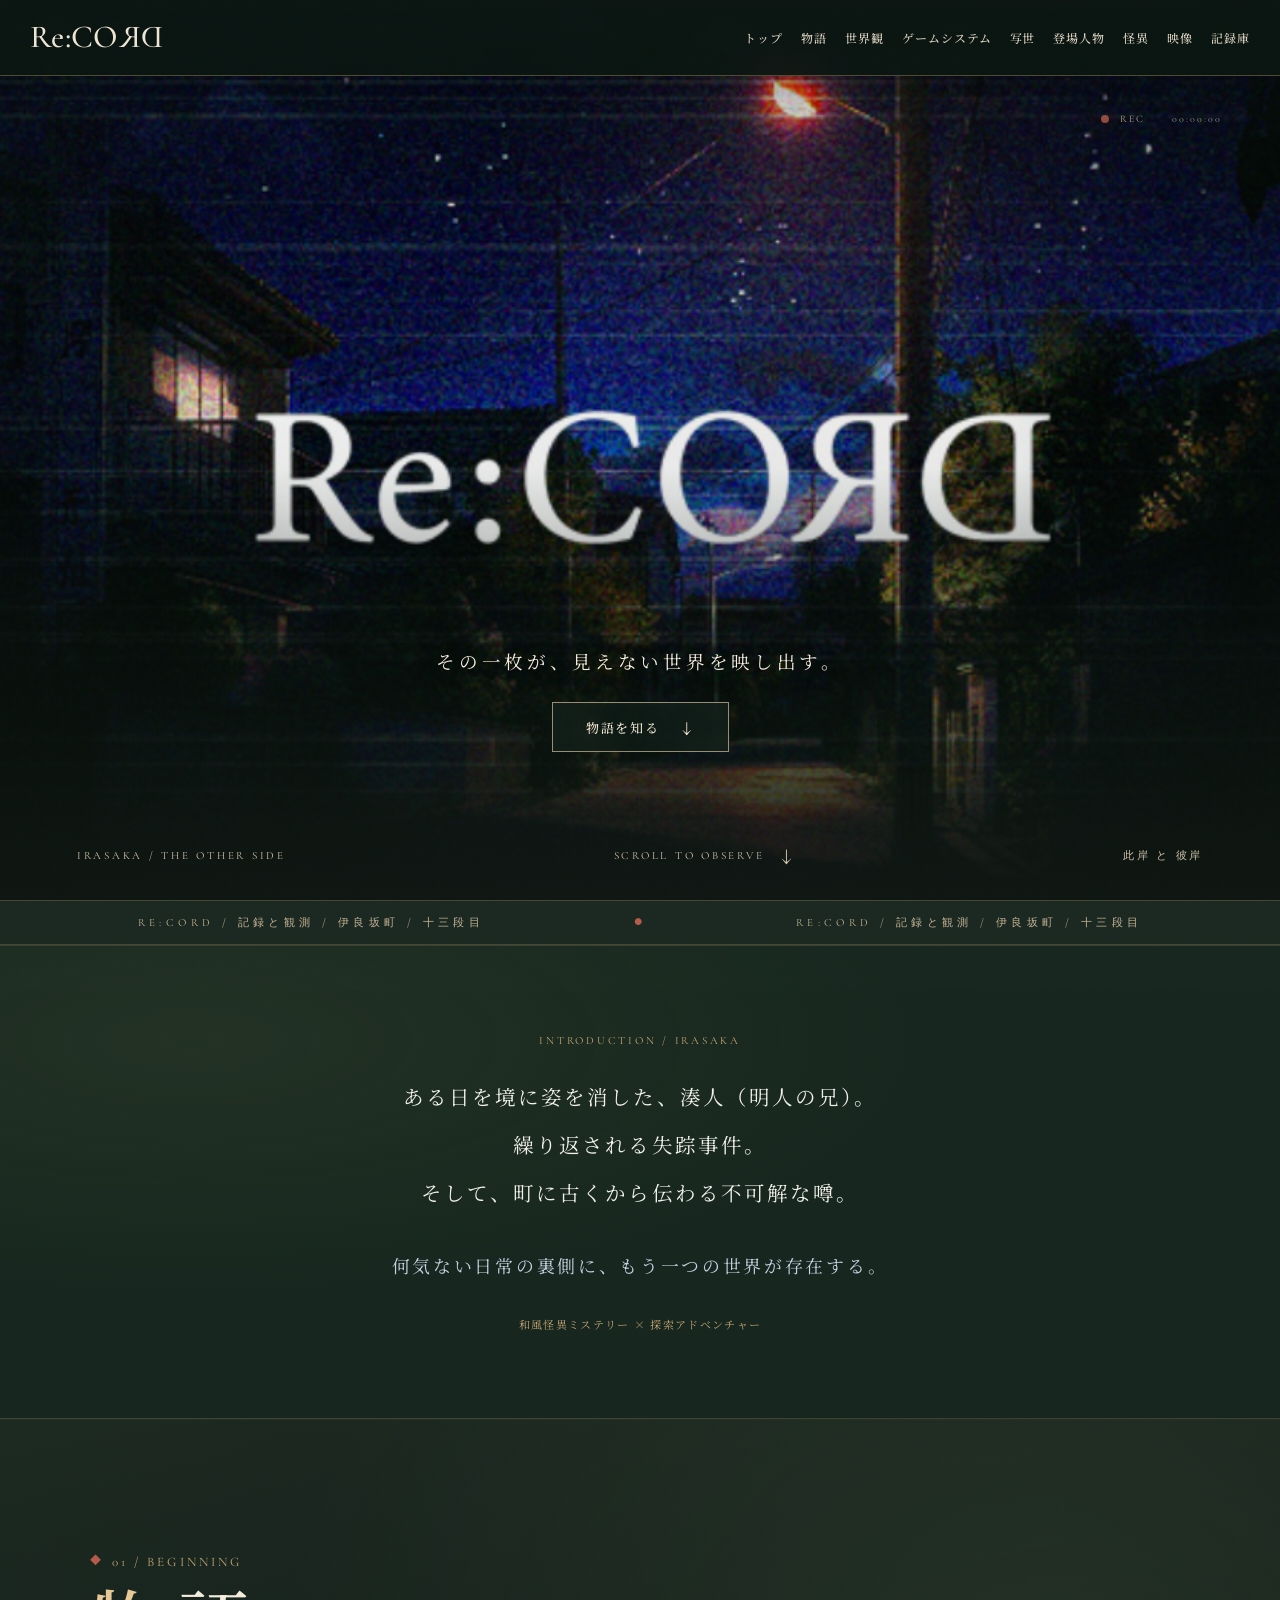
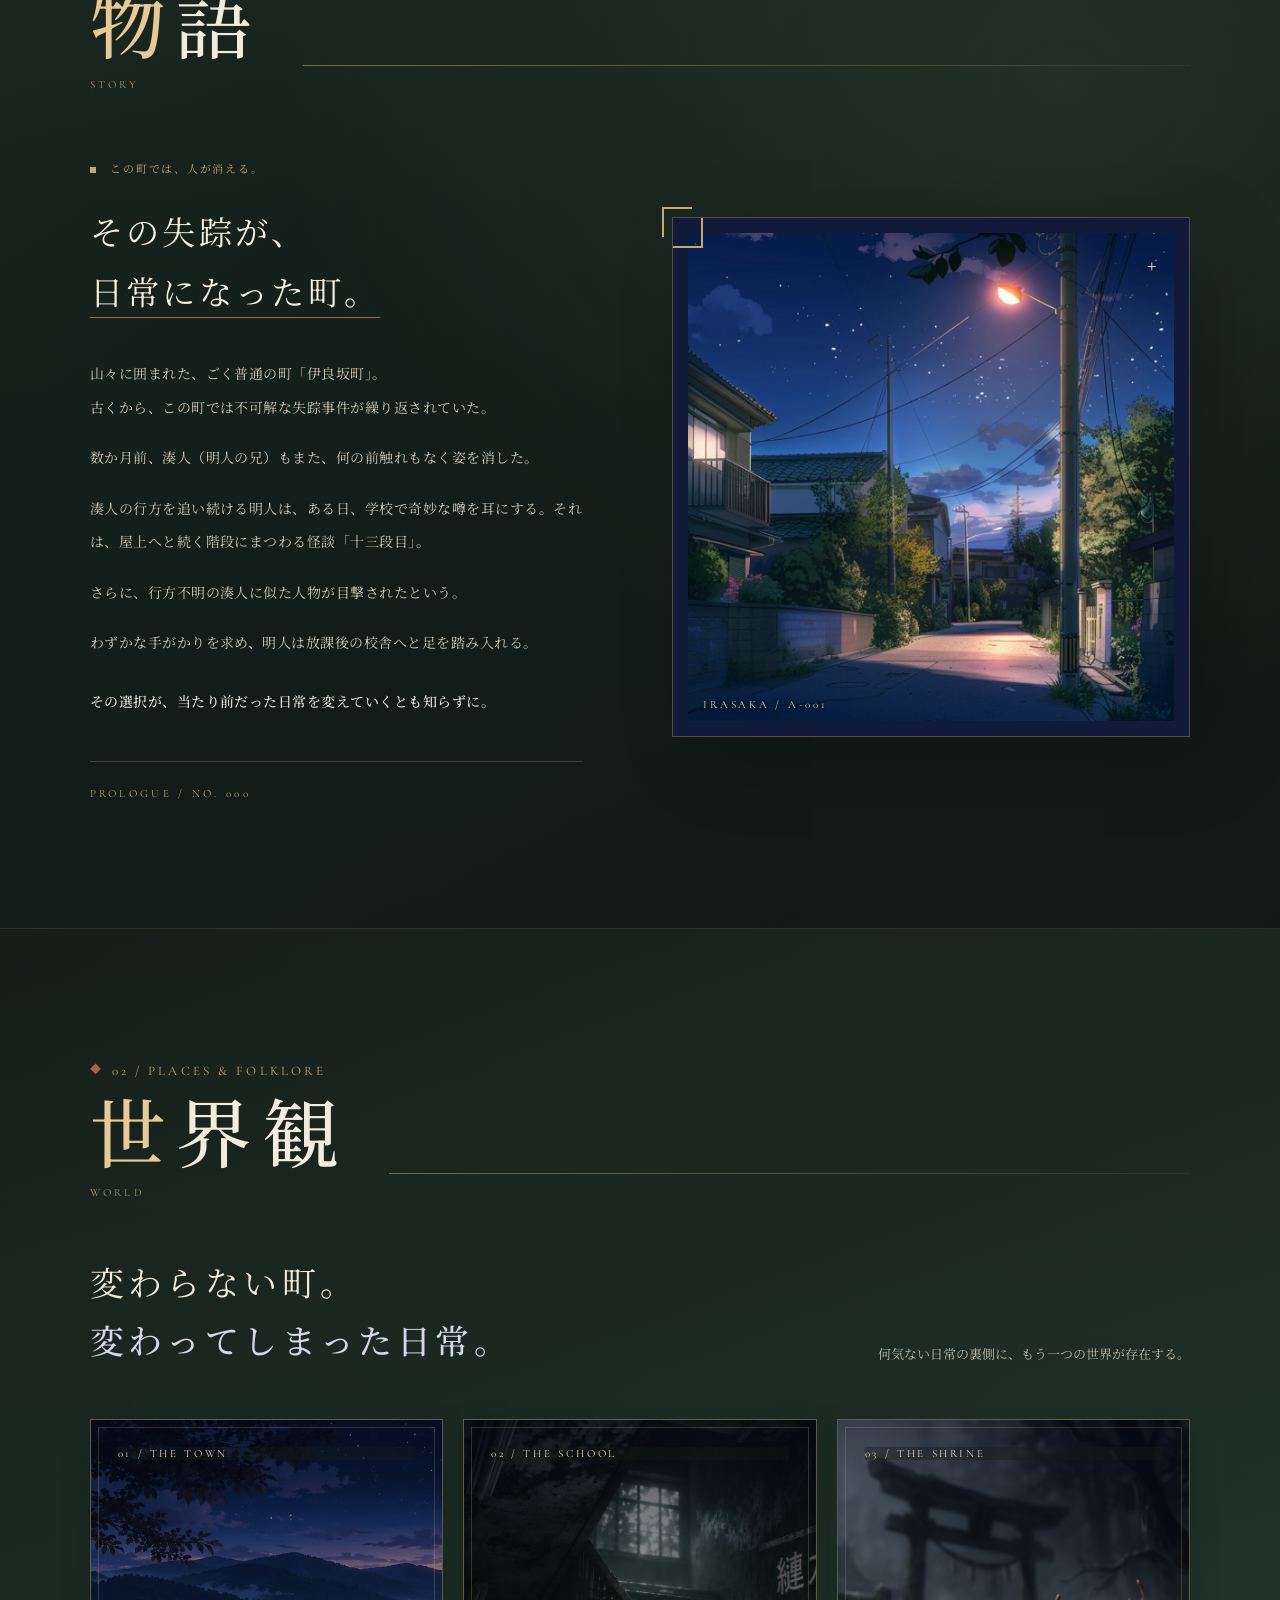
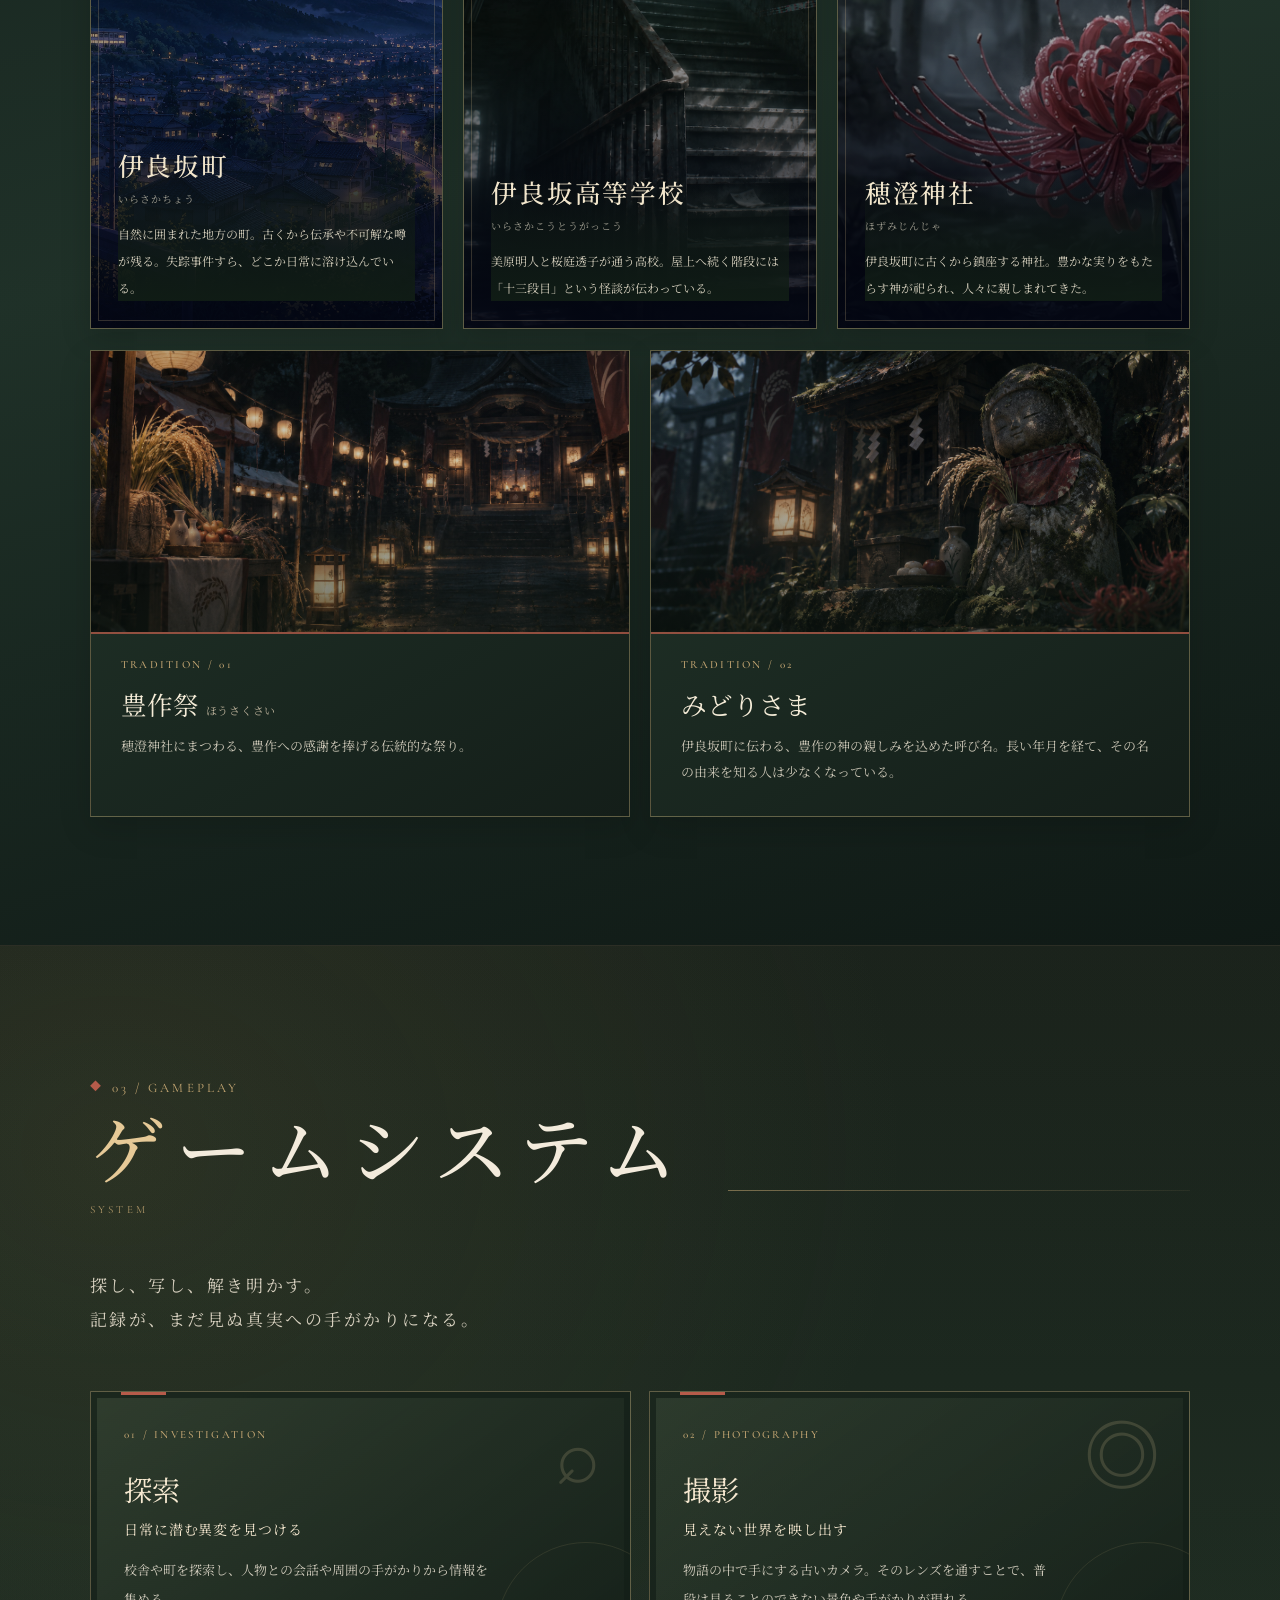
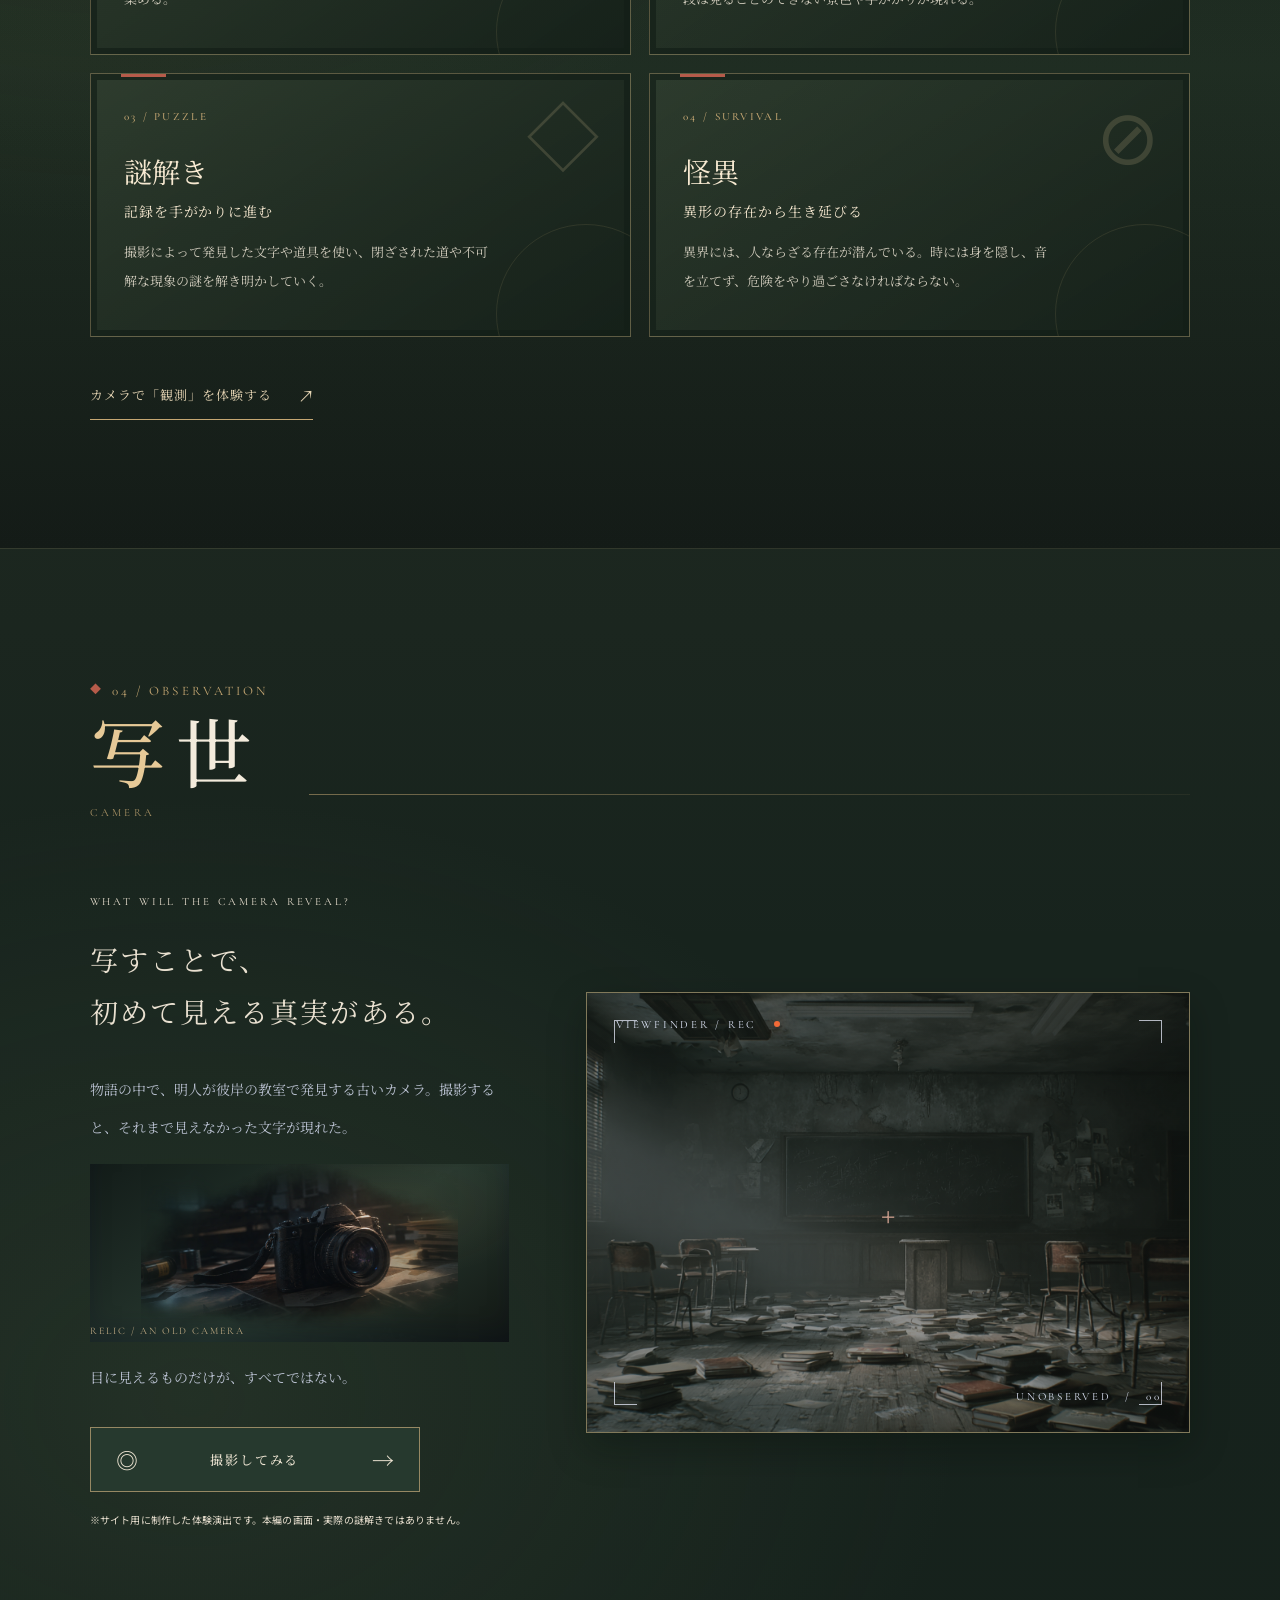
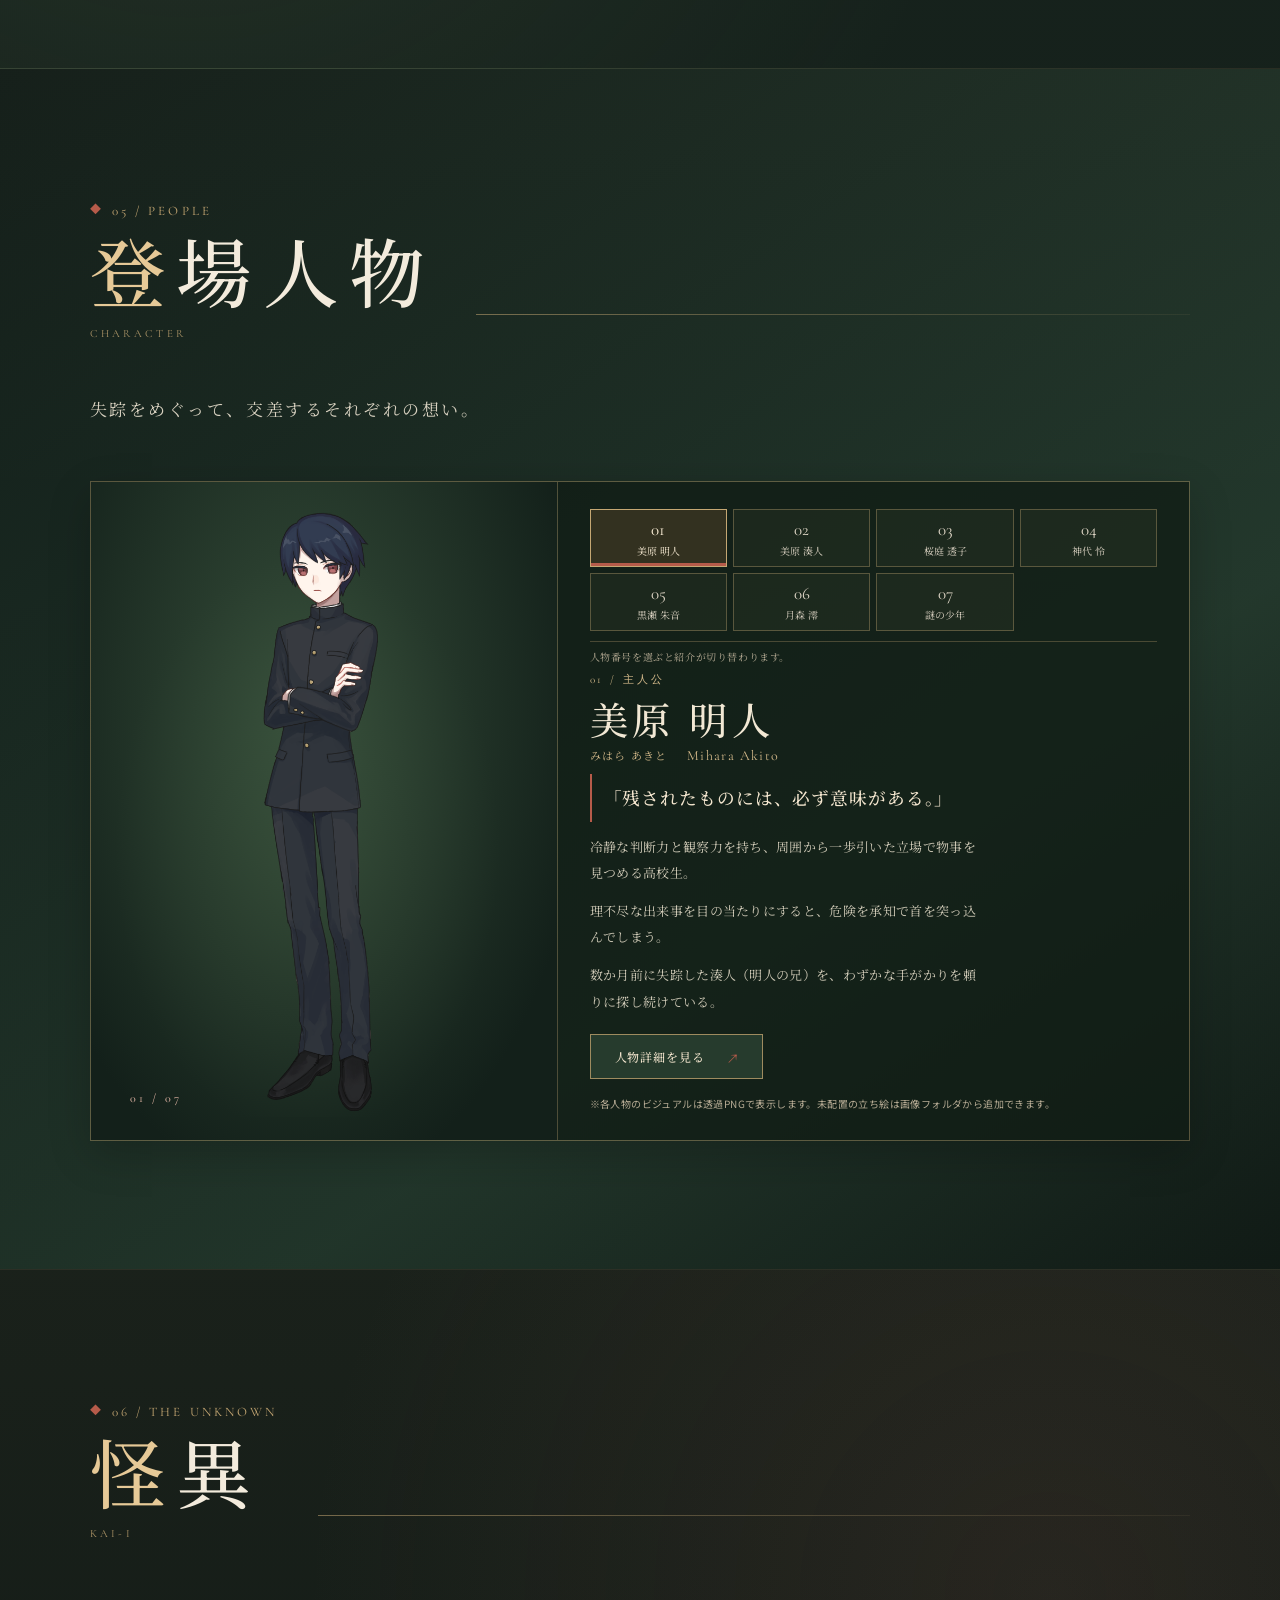
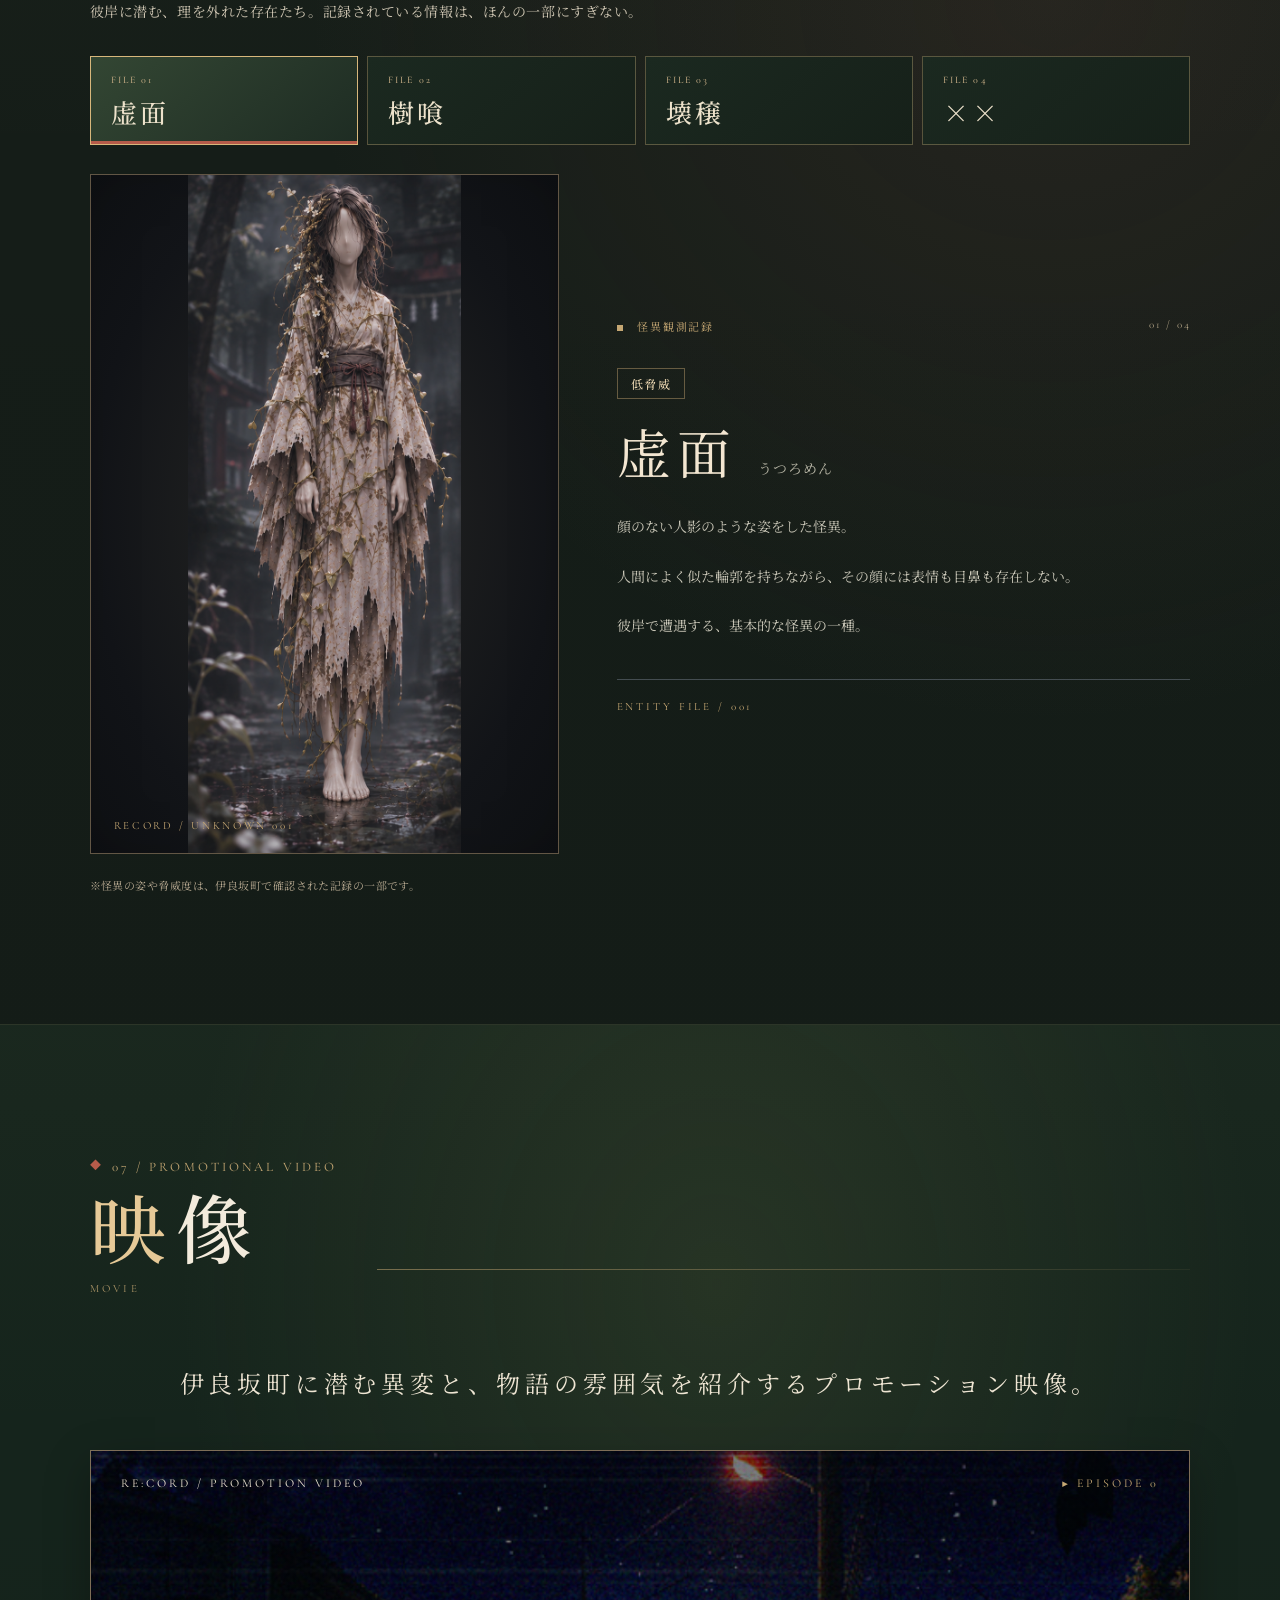
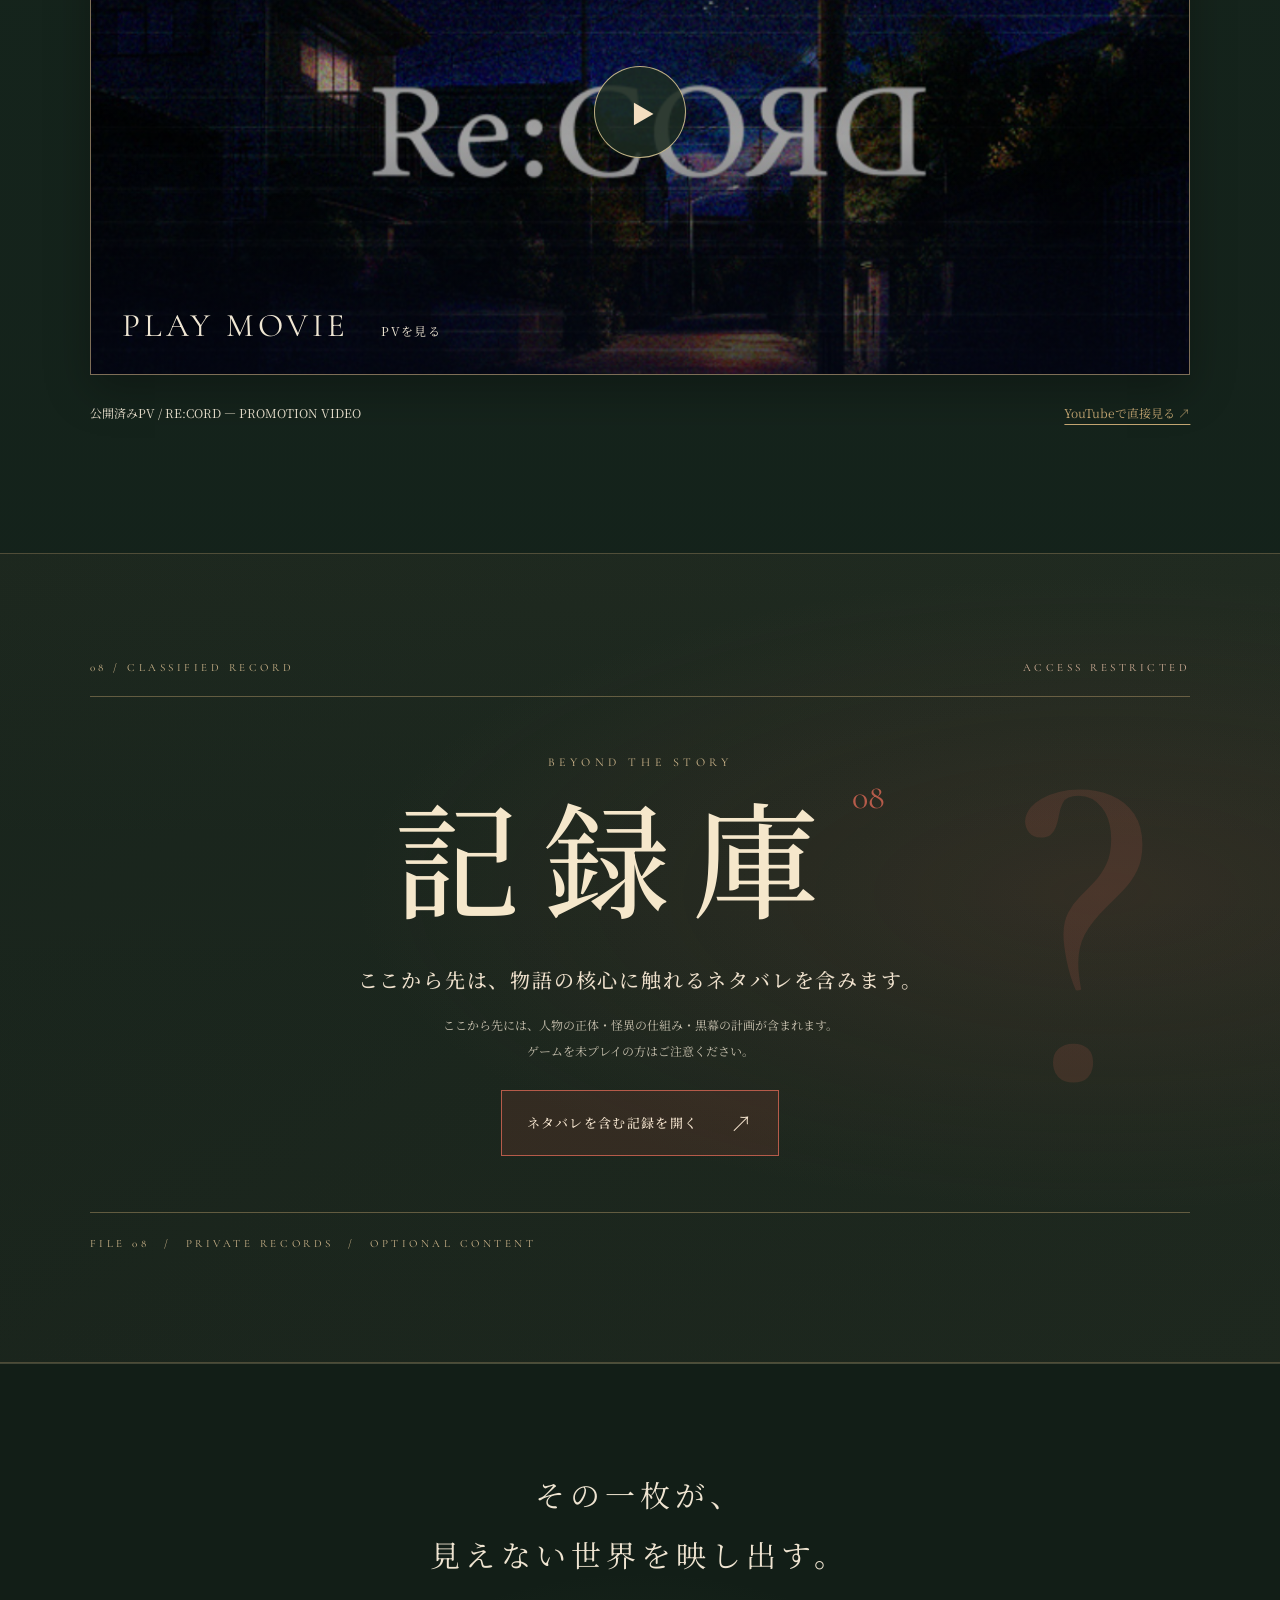
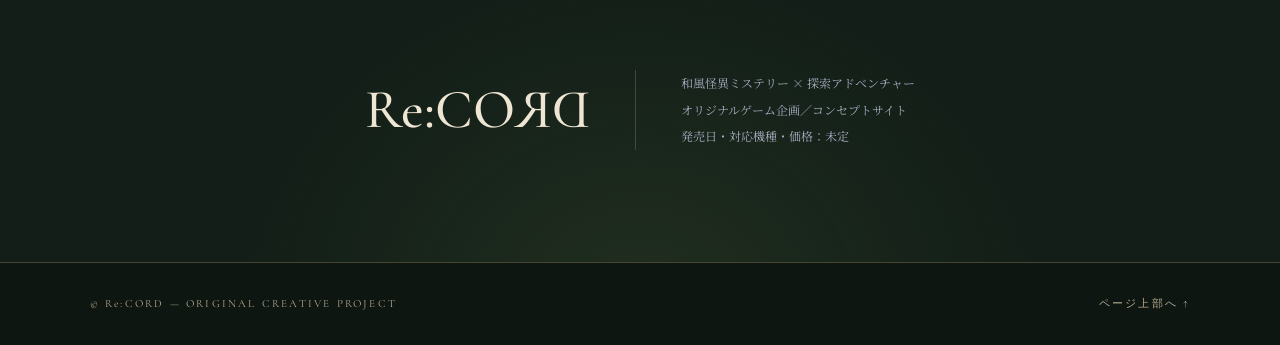
==== commit ededa005: "Add files via upload" ====
--- a/index.html
+++ b/index.html
@@ -134,7 +134,7 @@
 <span aria-hidden="true" class="kaii-frame-mark" id="kaiiFrameMark">RECORD / UNKNOWN 001</span>
 </div><div class="kaii-copy" id="kaiiPanel" role="tabpanel" aria-labelledby="kaii-tab-0" aria-live="polite">
 <div class="small-label"><span class="dot"></span> 怪異観測記録 <span class="kaii-file-index" id="kaiiFileIndex">01 / 04</span></div>
-<div class="kaii-grade" id="kaiiGrade">第壱級 <span>低脅威</span></div>
+<div class="kaii-grade" id="kaiiGrade">低脅威</div>
 <h3 id="kaiiName">虚面 <small id="kaiiReading">うつろめん</small></h3>
 <div class="kaii-description" id="kaiiDescription"><p>顔のない人影のような姿をした怪異。</p><p>人間によく似た輪郭を持ちながら、その顔には表情も目鼻も存在しない。</p><p>彼岸で遭遇する、基本的な怪異の一種。</p></div>
 <span class="kaii-caption" id="kaiiCaption">ENTITY FILE / 001</span>
--- a/v15.css
+++ b/v15.css
@@ -24,7 +24,7 @@
 .kaii-copy .small-label {flex-shrink:0;}
 .kaii-file-index {float:right;margin-left:13px;font:400 11px var(--font-latin);color:#AFA184;}
 .kaii-grade {display:inline-flex;align-items:center;gap:13px;align-self:flex-start;margin:34px 0 0;padding:6px 13px;border:1px solid rgba(198,165,114,.45);color:#E8D4AF;font:500 12px var(--font-jp);letter-spacing:.12em;}
-.kaii-grade span {color:#D9B49C;padding-left:13px;border-left:1px solid rgba(198,165,114,.4);}
+
 .kaii-copy h3 {margin:17px 0 22px;}
 .kaii-copy h3 small[hidden] {display:none;}
 .kaii-description {flex:1 1 auto;min-height:0;max-height:245px;overflow:auto;padding-right:7px;scrollbar-color:#7B725C transparent;scrollbar-width:thin;}
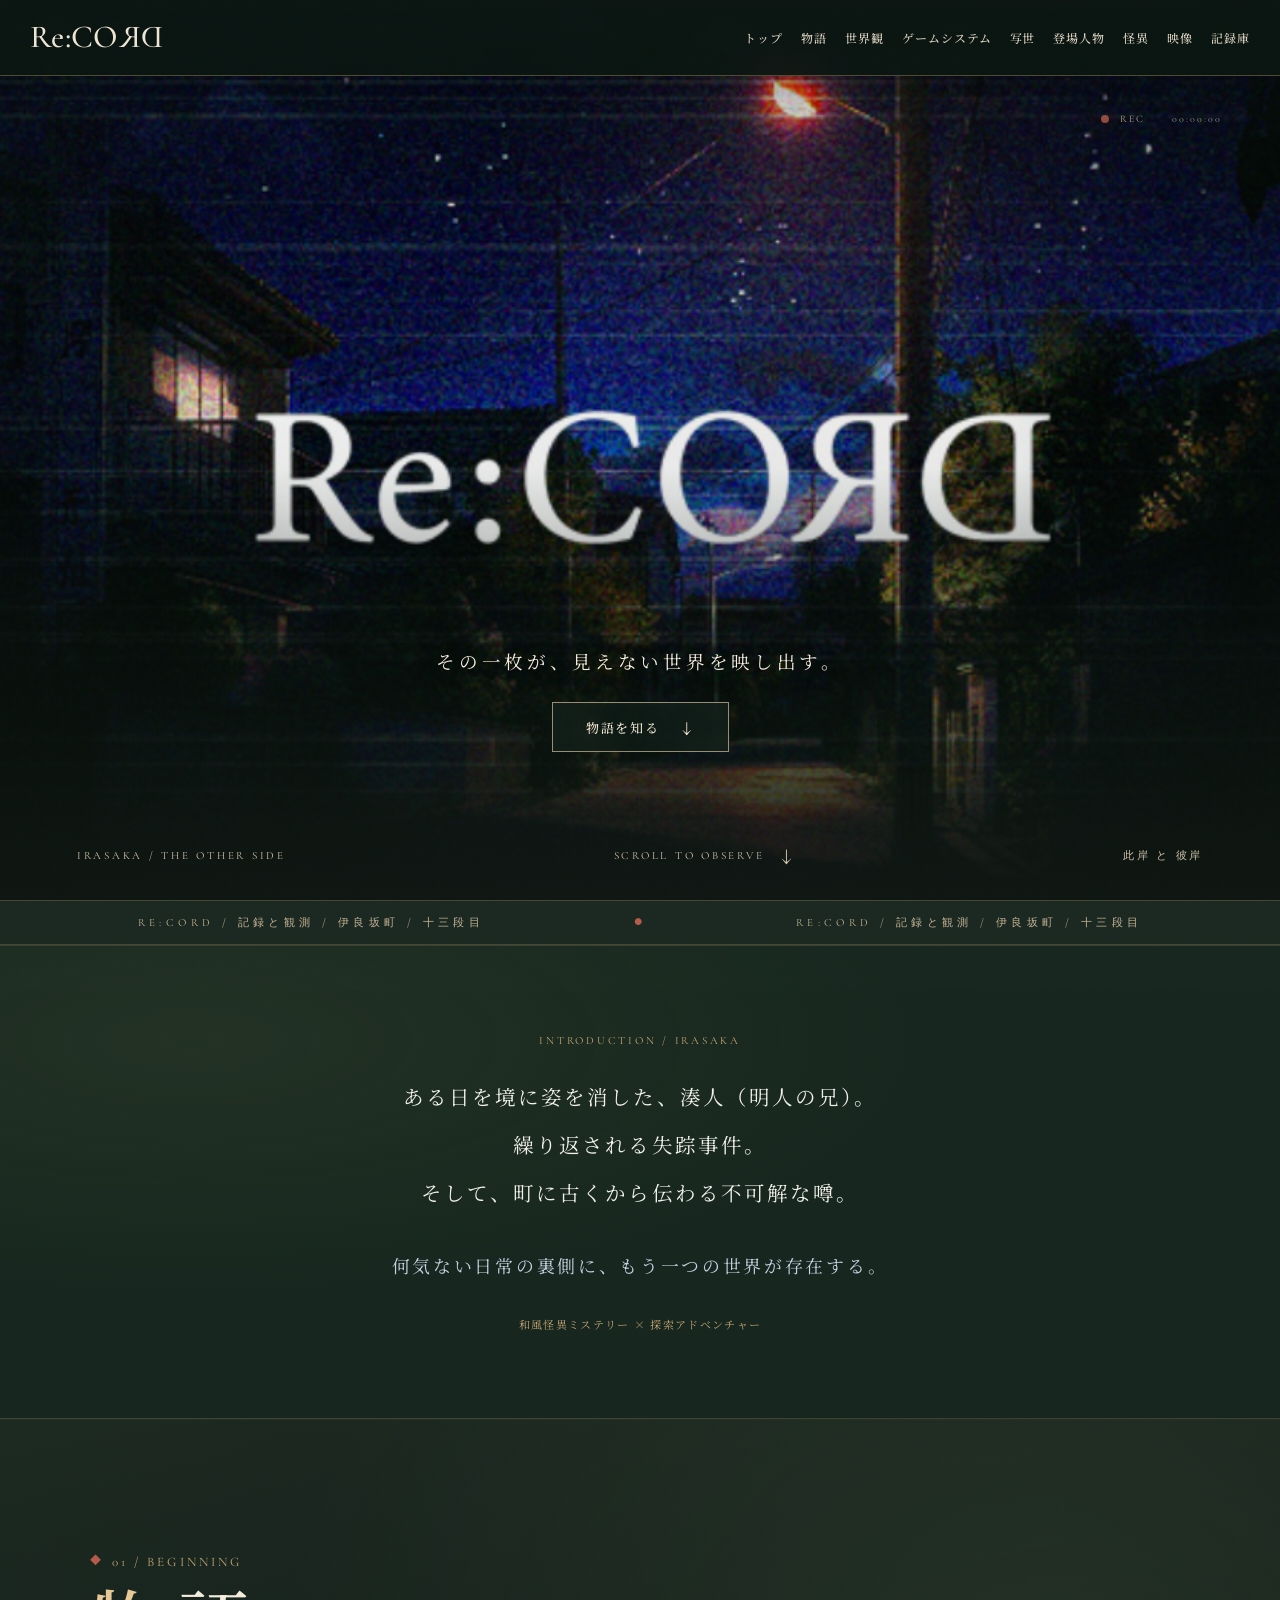
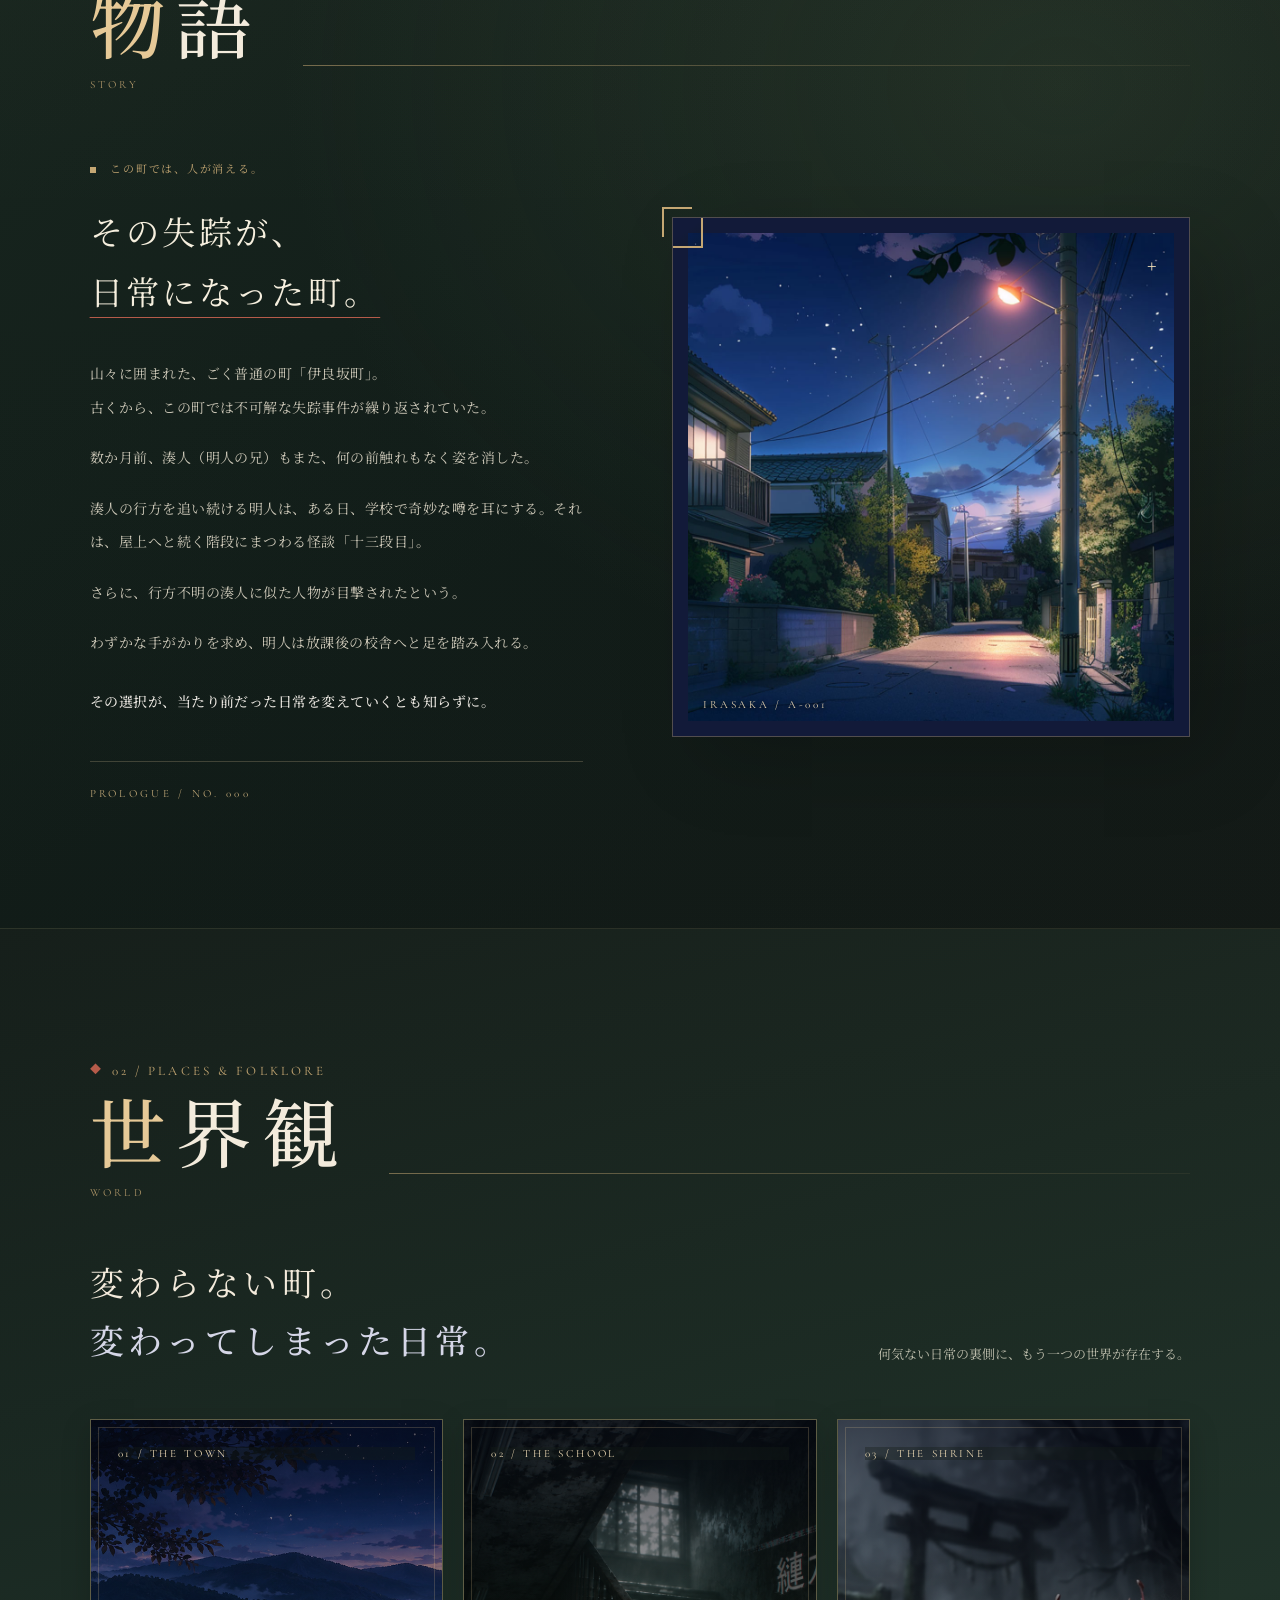
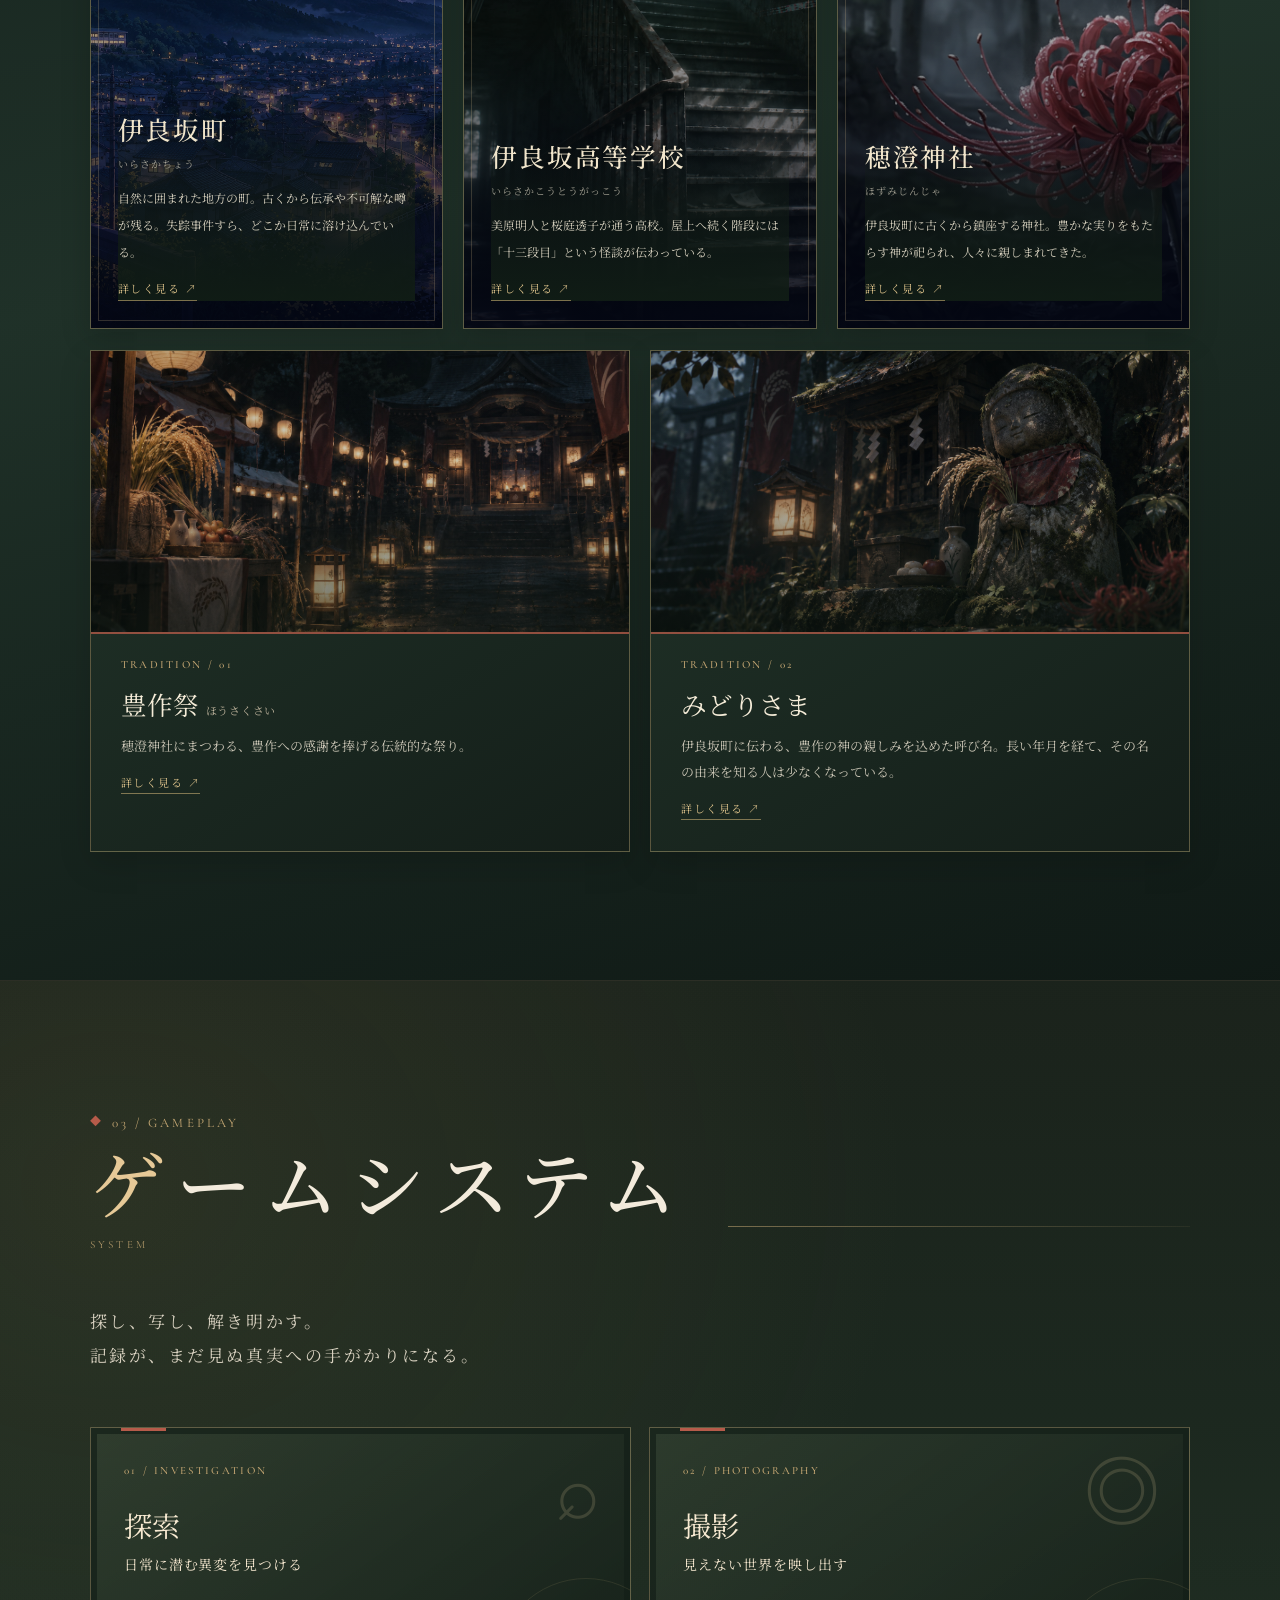
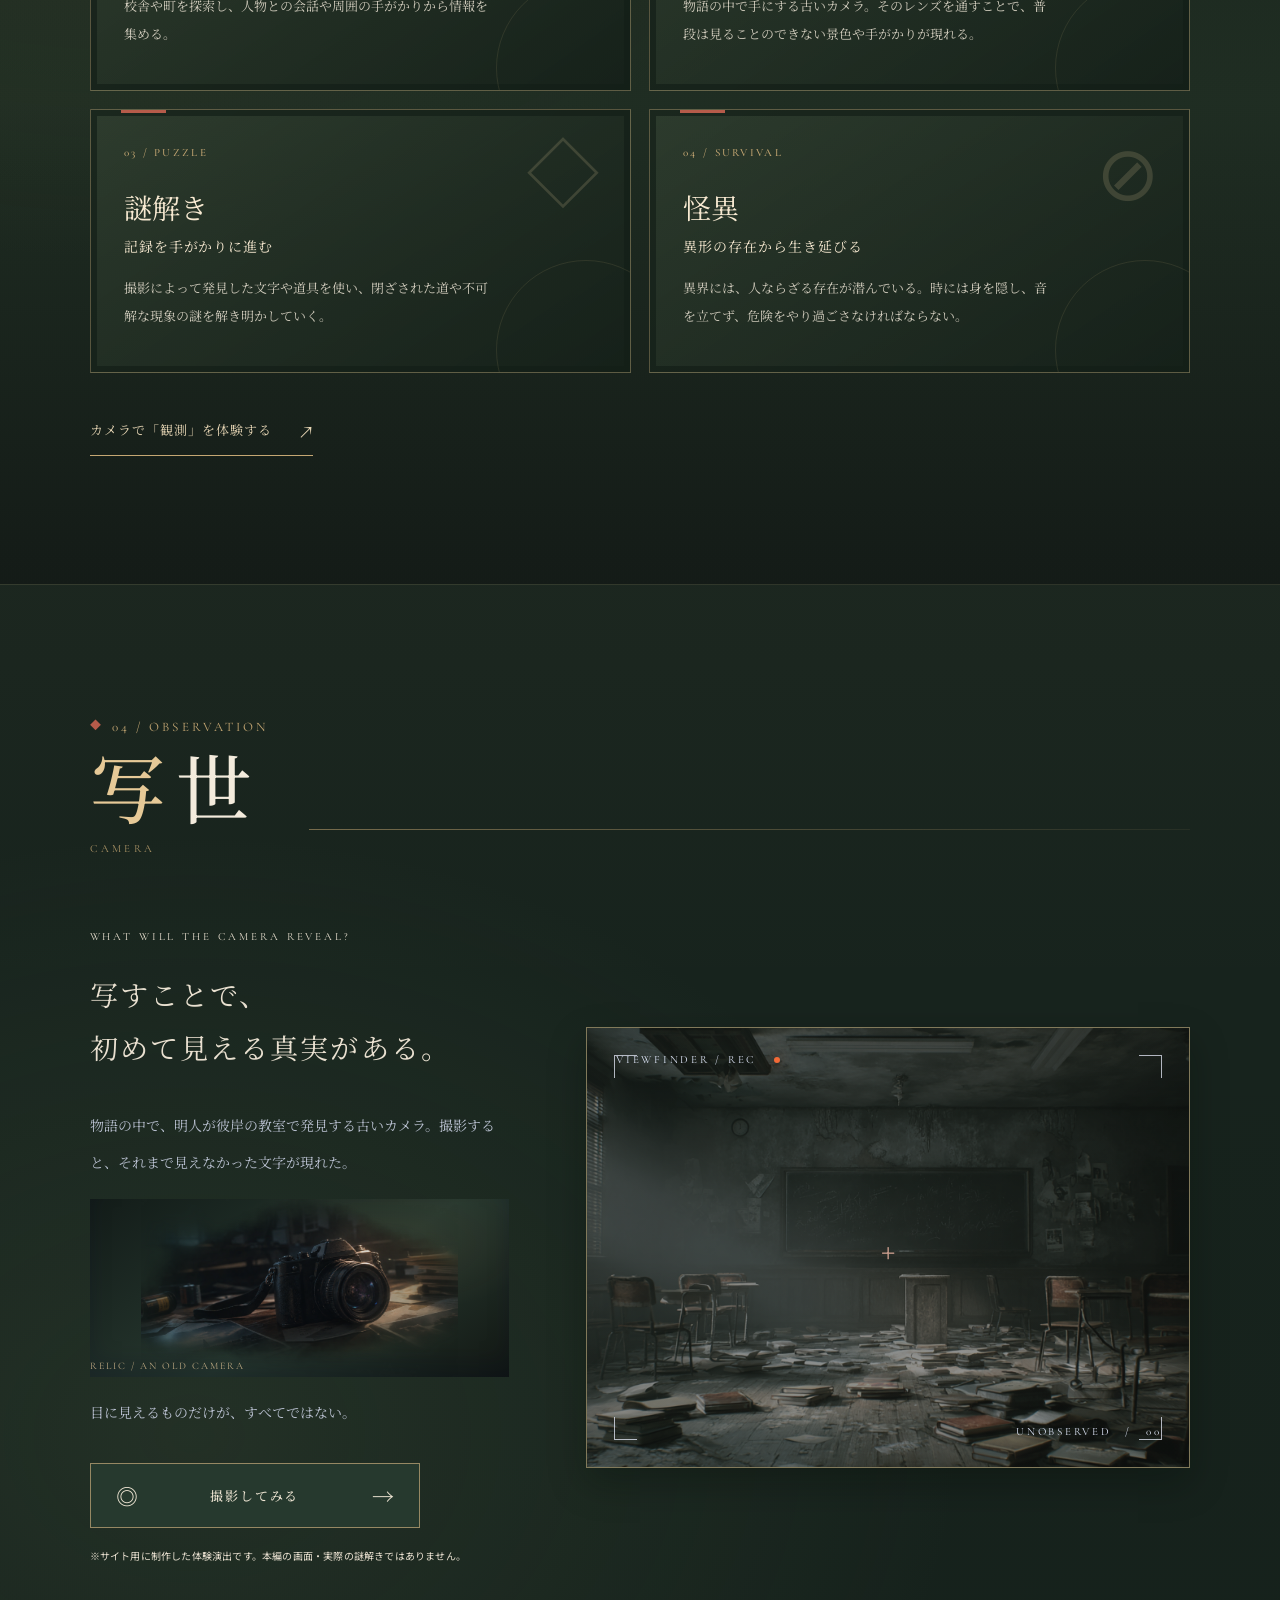
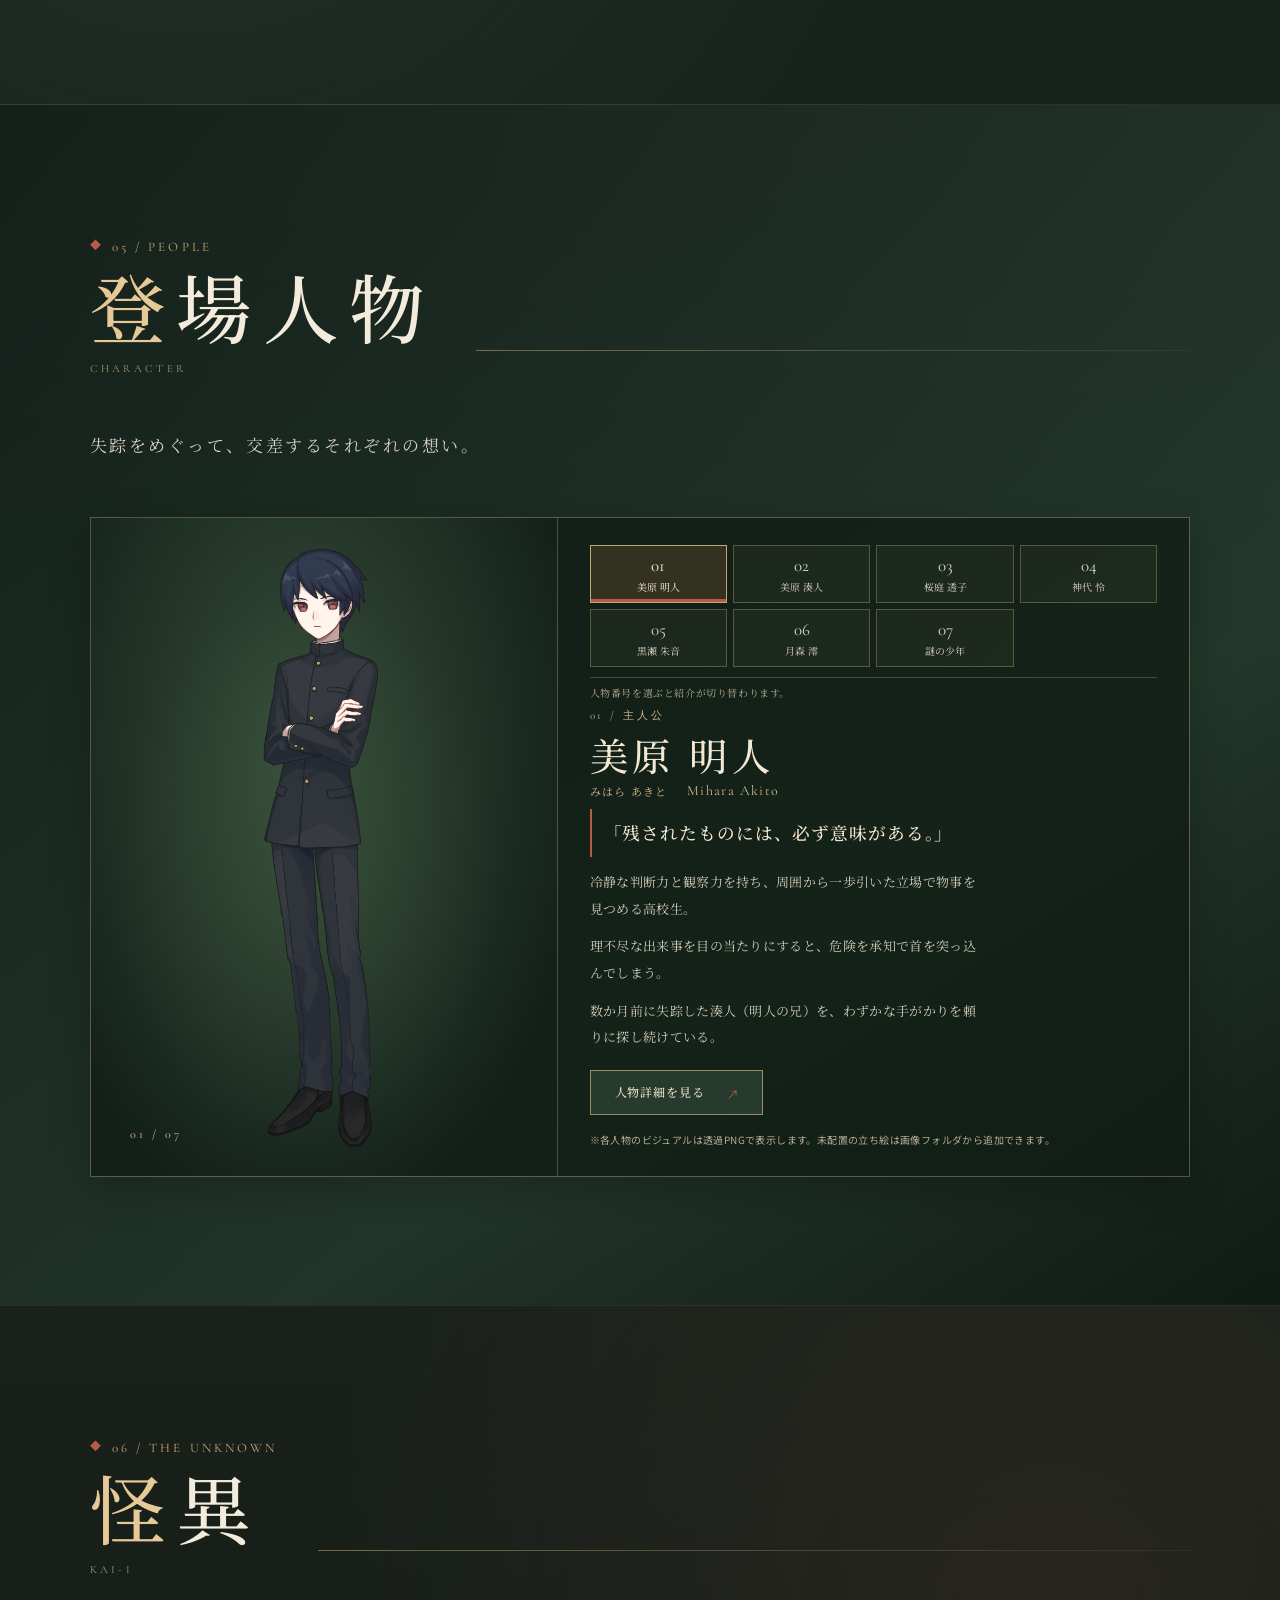
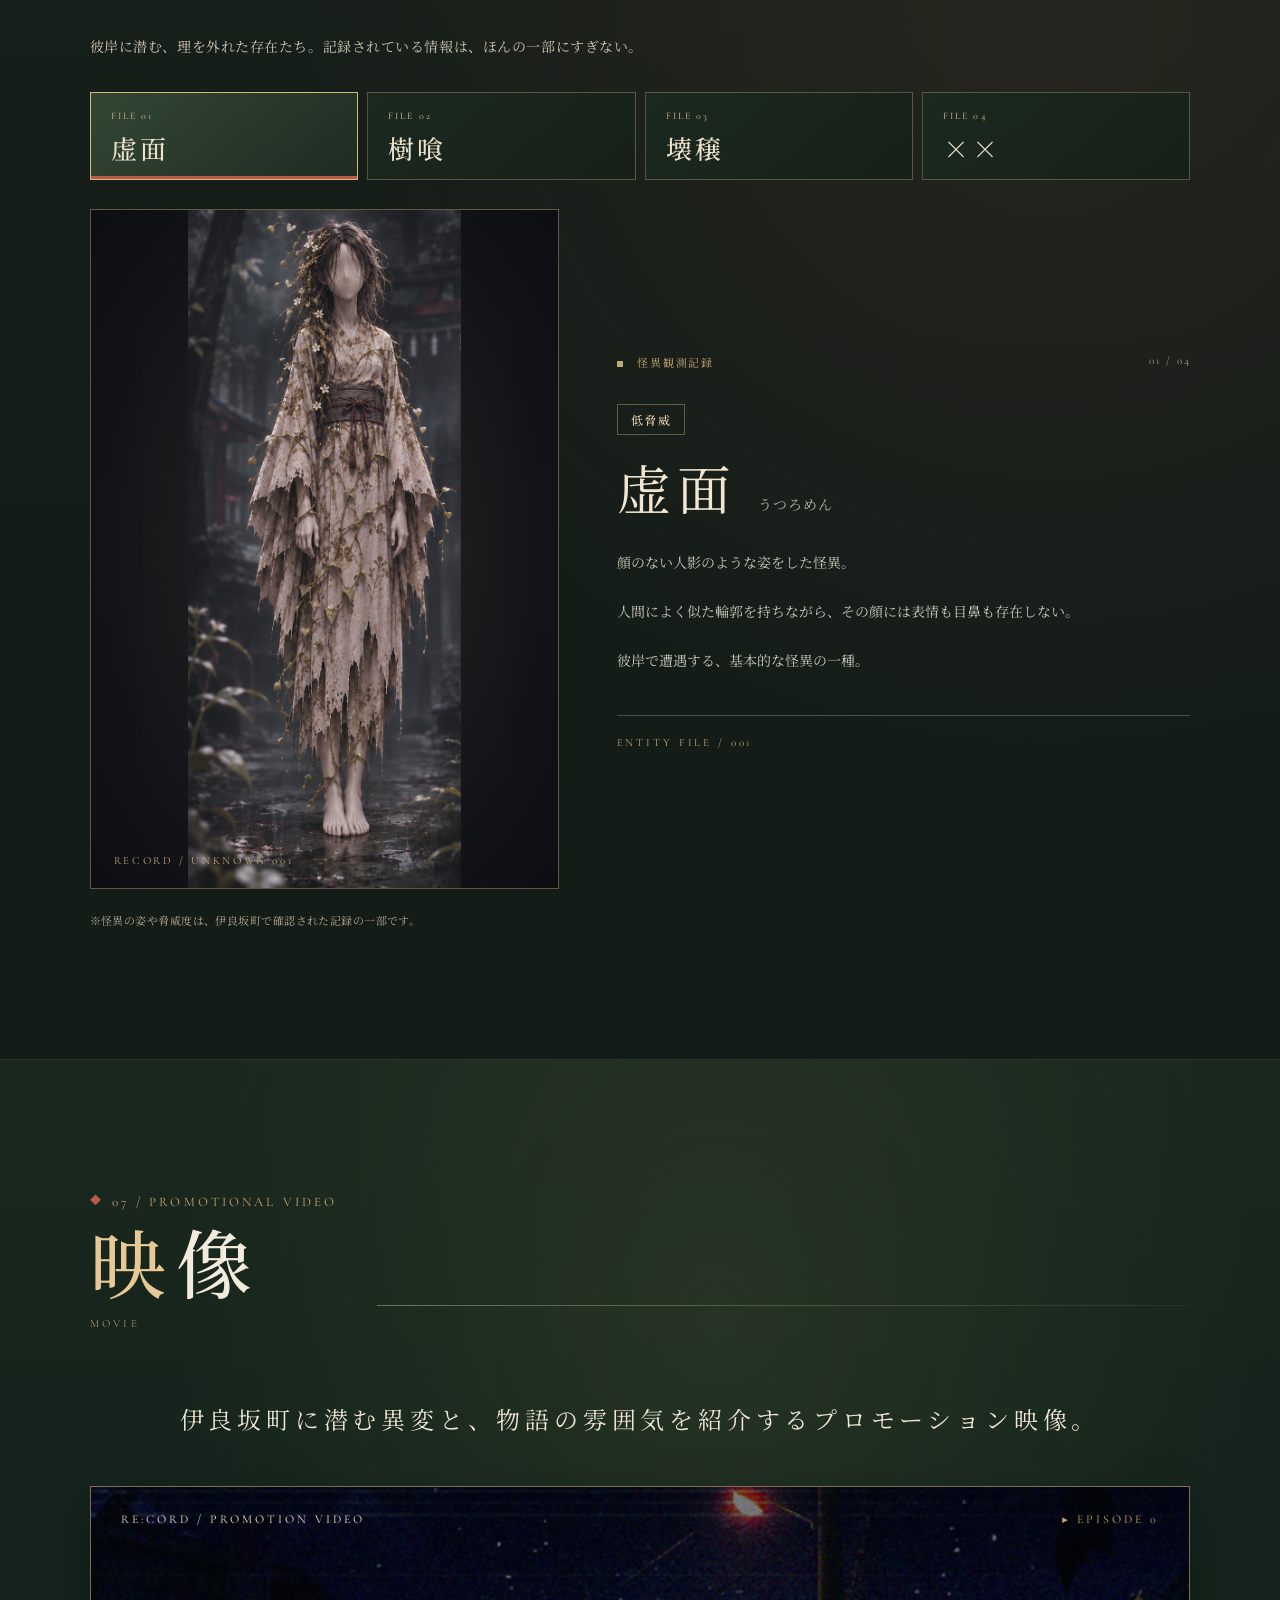
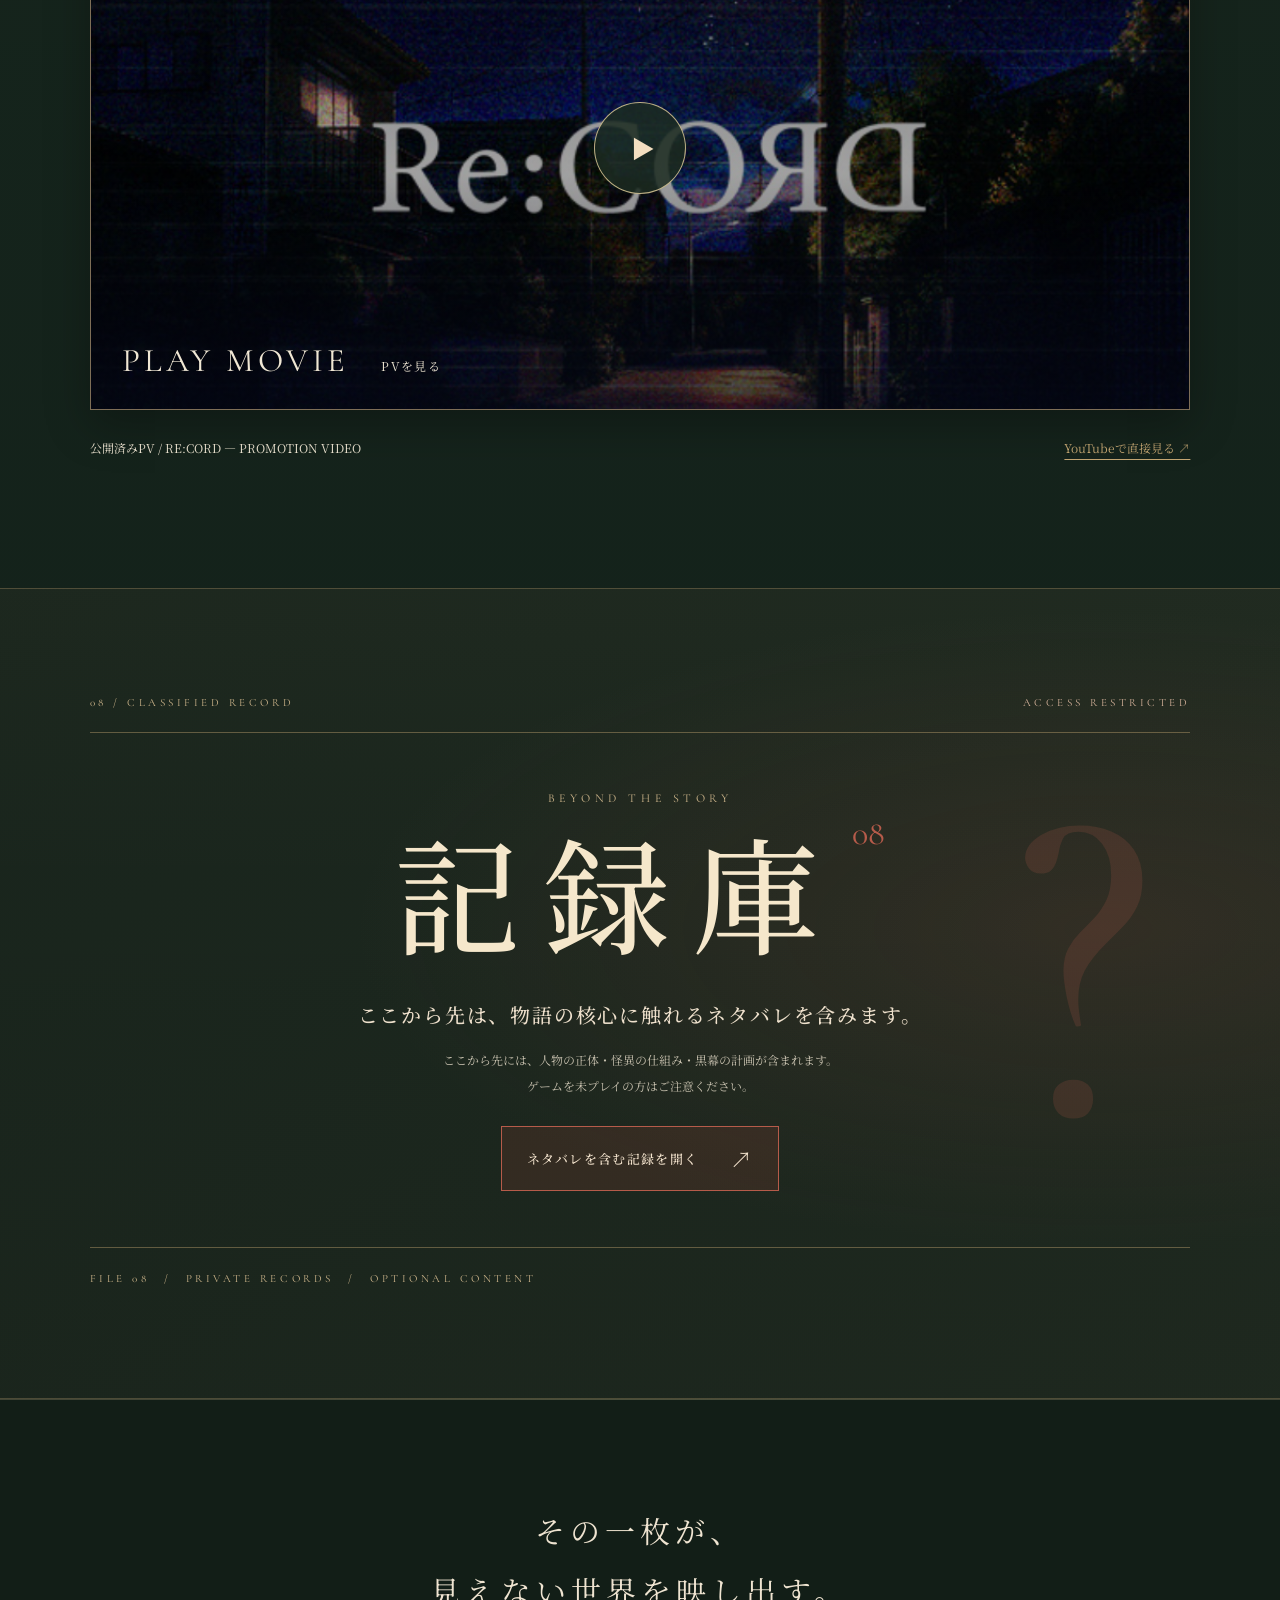
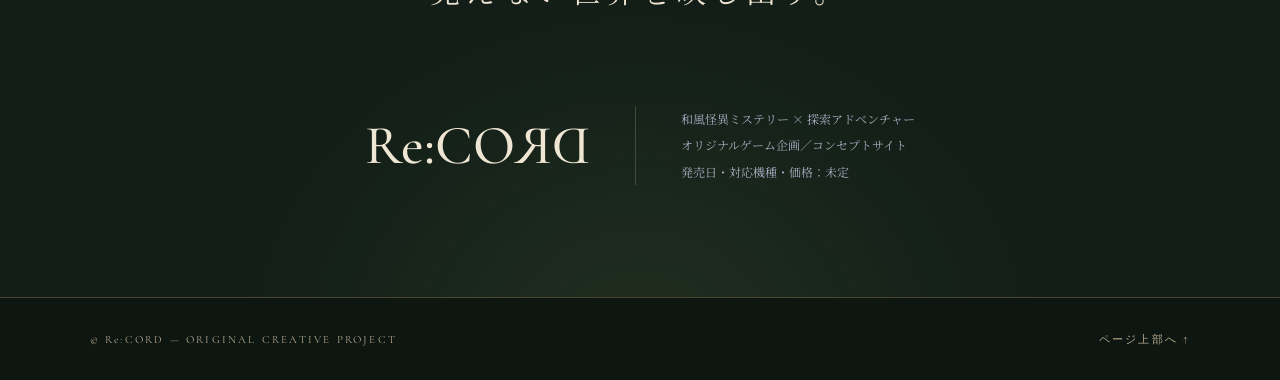
==== commit e5a95c8e: "Add files via upload" ====
--- a/index.html
+++ b/index.html
@@ -13,7 +13,7 @@
 <link href="style.css" rel="stylesheet"/>
 <link href="night.css" rel="stylesheet"/><link href="v8.css" rel="stylesheet"/><link href="v9.css" rel="stylesheet"/>
 <script defer="" src="script.js"></script>
-<link href="v10.css" rel="stylesheet"/><link href="v11.css" rel="stylesheet"/><link href="v12.css" rel="stylesheet"/><link href="v13-wafu.css" rel="stylesheet"/><link href="v15.css" rel="stylesheet"/><link href="v16.css" rel="stylesheet"/></head>
+<link href="v10.css" rel="stylesheet"/><link href="v11.css" rel="stylesheet"/><link href="v12.css" rel="stylesheet"/><link href="v13-wafu.css" rel="stylesheet"/><link href="v15.css" rel="stylesheet"/><link href="v16.css" rel="stylesheet"/><link href="v21-world.css" rel="stylesheet"/></head>
 <body>
 <a class="skip-link" href="#main">メインコンテンツへ移動</a>
 <div aria-hidden="true" class="film-grain"></div>
@@ -69,13 +69,13 @@
 <div class="section-heading reveal"><div><span class="section-number">02 / PLACES &amp; FOLKLORE</span><h2 class="heading-japanese" id="worldTitle">世界観</h2><p>WORLD</p></div><span class="heading-line"></span></div>
 <div class="world-intro reveal"><p>変わらない町。<br/><strong>変わってしまった日常。</strong></p><span>何気ない日常の裏側に、もう一つの世界が存在する。</span></div>
 <div class="world-grid">
-<article class="world-card reveal"><div class="asset-slot world-photo" data-asset="world-town.jpg"><img alt="山々に囲まれた伊良坂町の夕暮れの遠景" src="assets/images/world-town.jpg"/><div class="asset-placeholder"><span class="asset-path">IMAGE AREA / 03</span><span class="asset-name">world-town.jpg</span></div></div><div class="world-card-shade"></div><span class="world-index">01 / THE TOWN</span><div class="world-card-body"><h3>伊良坂町</h3><p class="world-ruby">いらさかちょう</p><p>自然に囲まれた地方の町。古くから伝承や不可解な噂が残る。失踪事件すら、どこか日常に溶け込んでいる。</p></div></article>
-<article class="world-card reveal"><div class="asset-slot world-photo" data-asset="world-school.jpg"><img alt="文字化けした表示が浮かぶ、伊良坂高等学校の階段" src="assets/images/world-school.jpg"/><div class="asset-placeholder"><span class="asset-path">IMAGE AREA / 04</span><span class="asset-name">world-school.jpg</span></div></div><div class="world-card-shade"></div><span class="world-index">02 / THE SCHOOL</span><div class="world-card-body"><h3>伊良坂高等学校</h3><p class="world-ruby">いらさかこうとうがっこう</p><p>美原明人と桜庭透子が通う高校。屋上へ続く階段には「十三段目」という怪談が伝わっている。</p></div></article>
-<article class="world-card reveal"><div class="asset-slot world-photo" data-asset="world-shrine.jpg"><img alt="彼岸花の奥に鳥居が佇む、穂澄神社のイメージ" src="assets/images/world-shrine.jpg"/><div class="asset-placeholder"><span class="asset-path">IMAGE AREA / 05</span><span class="asset-name">world-shrine.jpg</span></div></div><div class="world-card-shade"></div><span class="world-index">03 / THE SHRINE</span><div class="world-card-body"><h3>穂澄神社</h3><p class="world-ruby">ほずみじんじゃ</p><p>伊良坂町に古くから鎮座する神社。豊かな実りをもたらす神が祀られ、人々に親しまれてきた。</p></div></article>
+<article class="world-card reveal"><div class="asset-slot world-photo" data-asset="world-town.jpg"><img alt="山々に囲まれた伊良坂町の夕暮れの遠景" src="assets/images/world-town.jpg"/><div class="asset-placeholder"><span class="asset-path">IMAGE AREA / 03</span><span class="asset-name">world-town.jpg</span></div></div><div class="world-card-shade"></div><span class="world-index">01 / THE TOWN</span><div class="world-card-body"><h3>伊良坂町</h3><p class="world-ruby">いらさかちょう</p><p>自然に囲まれた地方の町。古くから伝承や不可解な噂が残る。失踪事件すら、どこか日常に溶け込んでいる。</p><span aria-hidden="true" class="world-more">詳しく見る  ↗</span></div><button aria-label="伊良坂町の詳細を見る" class="world-card-open" data-world-open="town" type="button"></button></article>
+<article class="world-card reveal"><div class="asset-slot world-photo" data-asset="world-school.jpg"><img alt="文字化けした表示が浮かぶ、伊良坂高等学校の階段" src="assets/images/world-school.jpg"/><div class="asset-placeholder"><span class="asset-path">IMAGE AREA / 04</span><span class="asset-name">world-school.jpg</span></div></div><div class="world-card-shade"></div><span class="world-index">02 / THE SCHOOL</span><div class="world-card-body"><h3>伊良坂高等学校</h3><p class="world-ruby">いらさかこうとうがっこう</p><p>美原明人と桜庭透子が通う高校。屋上へ続く階段には「十三段目」という怪談が伝わっている。</p><span aria-hidden="true" class="world-more">詳しく見る  ↗</span></div><button aria-label="伊良坂高等学校の詳細を見る" class="world-card-open" data-world-open="school" type="button"></button></article>
+<article class="world-card reveal"><div class="asset-slot world-photo" data-asset="world-shrine.jpg"><img alt="彼岸花の奥に鳥居が佇む、穂澄神社のイメージ" src="assets/images/world-shrine.jpg"/><div class="asset-placeholder"><span class="asset-path">IMAGE AREA / 05</span><span class="asset-name">world-shrine.jpg</span></div></div><div class="world-card-shade"></div><span class="world-index">03 / THE SHRINE</span><div class="world-card-body"><h3>穂澄神社</h3><p class="world-ruby">ほずみじんじゃ</p><p>伊良坂町に古くから鎮座する神社。豊かな実りをもたらす神が祀られ、人々に親しまれてきた。</p><span aria-hidden="true" class="world-more">詳しく見る  ↗</span></div><button aria-label="穂澄神社の詳細を見る" class="world-card-open" data-world-open="shrine" type="button"></button></article>
 </div>
 <div aria-label="町に伝わる風習" class="folklore-grid reveal">
-<article class="folklore-card"><div class="folklore-media"><div class="asset-slot folklore-photo" data-asset="world-harvest.jpg"><img alt="提灯と稲穂の奉納飾りに照らされた、豊作祭の夜の穂澄神社参道" src="assets/images/world-harvest.jpg"/><div class="asset-placeholder"><span class="asset-path">TRADITION IMAGE</span><span class="asset-name">world-harvest.jpg</span></div></div><div aria-hidden="true" class="folklore-media-vignette"></div></div><div class="folklore-body"><div class="folklore-code">TRADITION / 01</div><h3>豊作祭 <span>ほうさくさい</span></h3><p>穂澄神社にまつわる、豊作への感謝を捧げる伝統的な祭り。</p></div></article>
-<article class="folklore-card"><div class="folklore-media"><div class="asset-slot folklore-photo" data-asset="world-midori.jpg"><img alt="苔に覆われた優しい表情の石像「みどりさま」と、稲穂や供物が並ぶ小さな祠" src="assets/images/world-midori.jpg"/><div class="asset-placeholder"><span class="asset-path">TRADITION IMAGE</span><span class="asset-name">world-midori.jpg</span></div></div><div aria-hidden="true" class="folklore-media-vignette"></div></div><div class="folklore-body"><div class="folklore-code">TRADITION / 02</div><h3>みどりさま</h3><p>伊良坂町に伝わる、豊作の神の親しみを込めた呼び名。長い年月を経て、その名の由来を知る人は少なくなっている。</p></div></article>
+<article class="folklore-card"><div class="folklore-media"><div class="asset-slot folklore-photo" data-asset="world-harvest.jpg"><img alt="提灯と稲穂の奉納飾りに照らされた、豊作祭の夜の穂澄神社参道" src="assets/images/world-harvest.jpg"/><div class="asset-placeholder"><span class="asset-path">TRADITION IMAGE</span><span class="asset-name">world-harvest.jpg</span></div></div><div aria-hidden="true" class="folklore-media-vignette"></div></div><div class="folklore-body"><div class="folklore-code">TRADITION / 01</div><h3>豊作祭 <span>ほうさくさい</span></h3><p>穂澄神社にまつわる、豊作への感謝を捧げる伝統的な祭り。</p><span aria-hidden="true" class="world-more">詳しく見る  ↗</span></div><button aria-label="豊作祭の詳細を見る" class="world-card-open" data-world-open="harvest" type="button"></button></article>
+<article class="folklore-card"><div class="folklore-media"><div class="asset-slot folklore-photo" data-asset="world-midori.jpg"><img alt="苔に覆われた優しい表情の石像「みどりさま」と、稲穂や供物が並ぶ小さな祠" src="assets/images/world-midori.jpg"/><div class="asset-placeholder"><span class="asset-path">TRADITION IMAGE</span><span class="asset-name">world-midori.jpg</span></div></div><div aria-hidden="true" class="folklore-media-vignette"></div></div><div class="folklore-body"><div class="folklore-code">TRADITION / 02</div><h3>みどりさま</h3><p>伊良坂町に伝わる、豊作の神の親しみを込めた呼び名。長い年月を経て、その名の由来を知る人は少なくなっている。</p><span aria-hidden="true" class="world-more">詳しく見る  ↗</span></div><button aria-label="みどりさまの詳細を見る" class="world-card-open" data-world-open="midori" type="button"></button></article>
 </div>
 </div></section>
 <section aria-labelledby="systemTitle" class="section system-section" id="system"><div class="container">
@@ -170,5 +170,82 @@
 <footer class="site-footer"><span>© Re:CORD — ORIGINAL CREATIVE PROJECT</span><a href="#top">ページ上部へ ↑</a></footer>
 <button aria-label="ページの先頭に戻る" class="back-to-top" id="backToTop" type="button">↑</button>
 <div aria-hidden="true" aria-label="Re:CORD プロモーション映像" aria-modal="true" class="video-dialog" id="videoDialog" role="dialog"><div class="dialog-inner"><div class="dialog-head"><span>Re:CORD / EPISODE 0</span><button aria-label="動画を閉じる" class="dialog-close" id="closeVideo" type="button">×</button></div><div class="dialog-video" id="videoHost"></div><p>再生できない場合は <a href="https://www.youtube.com/watch?v=MnXWkZXvV-A" rel="noopener noreferrer" target="_blank">YouTubeで視聴する ↗</a></p></div></div>
+<template id="world-template-town">
+  <div class="world-detail-layout">
+    <div class="world-detail-visual"><img src="assets/images/world-town.jpg" alt="伊良坂町の夕暮れの町並み" loading="lazy" /></div>
+    <div class="world-detail-information">
+      <p class="world-detail-index">WORLD FILE / 01</p>
+      <h2 id="worldDetailTitle">伊良坂町</h2>
+      <p class="world-detail-reading">いらさかちょう</p>
+      <h3 class="world-detail-tagline">変わりゆく町、変わらない記憶。</h3>
+      <div class="world-detail-prose"><p>古くからの歴史と、新しい街並みが共存する地方都市。</p>
+<p>かつての面影を残す町並みは、都市開発によって少しずつ姿を変えてきた。</p>
+<p>人々が当たり前の日常を送る一方で、この町では、時折不可解な失踪事件が報告されている。</p></div>
+    </div>
+  </div>
+</template>
+<template id="world-template-school">
+  <div class="world-detail-layout">
+    <div class="world-detail-visual"><img src="assets/images/world-school.jpg" alt="伊良坂高等学校の校内の階段" loading="lazy" /></div>
+    <div class="world-detail-information">
+      <p class="world-detail-index">WORLD FILE / 02</p>
+      <h2 id="worldDetailTitle">伊良坂高等学校</h2>
+      <p class="world-detail-reading">いらさかこうとうがっこう</p>
+      <h3 class="world-detail-tagline">ありふれた日常に、ひとつの噂。</h3>
+      <div class="world-detail-prose"><p>伊良坂町に古くからある公立高校。</p>
+<p>自由で穏やかな校風のもと、生徒たちは勉強や部活動に励み、それぞれの青春を過ごしている。</p>
+<p>そんな何の変哲もない学校には、一部の生徒だけが知る「十三段目」という奇妙な噂が存在する。</p></div>
+    </div>
+  </div>
+</template>
+<template id="world-template-shrine">
+  <div class="world-detail-layout">
+    <div class="world-detail-visual"><img src="assets/images/world-shrine.jpg" alt="木々に囲まれた穂澄神社の参道と鳥居" loading="lazy" /></div>
+    <div class="world-detail-information">
+      <p class="world-detail-index">WORLD FILE / 03</p>
+      <h2 id="worldDetailTitle">穂澄神社</h2>
+      <p class="world-detail-reading">ほずみじんじゃ</p>
+      <h3 class="world-detail-tagline">時を重ね、今も変わらず。</h3>
+      <div class="world-detail-prose"><p>伊良坂町の外れ、小高い丘の上に佇む古い神社。</p>
+<p>木々に囲まれた参道を抜けると、四季折々の花々と歴史ある社殿が参拝者を迎える。</p>
+<p>かつて豊穣の神への祈りが捧げられたこの場所は、今も静かに町を見守っている。</p></div>
+    </div>
+  </div>
+</template>
+<template id="world-template-harvest">
+  <div class="world-detail-layout">
+    <div class="world-detail-visual"><img src="assets/images/world-harvest.jpg" alt="提灯が灯る夜の豊作祭のイメージ" loading="lazy" /></div>
+    <div class="world-detail-information">
+      <p class="world-detail-index">WORLD FILE / 04</p>
+      <h2 id="worldDetailTitle">豊作祭</h2>
+      <p class="world-detail-reading">ほうさくさい</p>
+      <h3 class="world-detail-tagline">秋の訪れを告げる、町の一大イベント。</h3>
+      <div class="world-detail-prose"><p>毎年秋に開催される、伊良坂町を代表する祭り。</p>
+<p>町の中心部にある広場には、地元グルメや特産品の屋台が並び、音楽ライブやステージイベントで賑わう。</p>
+<p>その始まりが、豊かな実りへの感謝であったことを知る人は、今では少ない。</p></div>
+    </div>
+  </div>
+</template>
+<template id="world-template-midori">
+  <div class="world-detail-layout">
+    <div class="world-detail-visual"><img src="assets/images/world-midori.jpg" alt="苔むしたみどりさまの石像と供物" loading="lazy" /></div>
+    <div class="world-detail-information">
+      <p class="world-detail-index">WORLD FILE / 05</p>
+      <h2 id="worldDetailTitle">みどりさま</h2>
+      
+      <h3 class="world-detail-tagline">実りをもたらす、古の神。</h3>
+      <div class="world-detail-prose"><p>伊良坂町に古くから伝わる、豊穣の神。</p>
+<p>豊かな実りを授ける存在として、かつては町の人々から信仰を集めていたという。</p>
+<p>時代の移り変わりとともに、その名を知る者は少なくなった。</p>
+<p>今も穂澄神社では、変わらず祈りが捧げられている。</p></div>
+    </div>
+  </div>
+</template>
+<!-- WORLD cards open public world-setting details without leaving the LP. -->
+<dialog id="worldDetailDialog" class="world-detail-dialog" aria-labelledby="worldDetailTitle">
+ <div class="world-detail-head"><span>RE:CORD / 調査記録</span><button class="world-detail-close" id="worldDetailClose" type="button" aria-label="世界観の詳細を閉じる">×</button></div>
+ <div id="worldDetailContent" class="world-detail-content"></div>
+ <div class="world-detail-foot"><span>WORLD / IRASAKA</span><button type="button" class="world-detail-back" id="worldDetailBack">世界観に戻る ↑</button></div>
+</dialog>
 </body>
 </html>
--- a/v21-world.css
+++ b/v21-world.css
@@ -0,0 +1,30 @@
+/* ver21 — clickable WORLD records; follows the Japanese dark-green palette. */
+.world-card,.folklore-card{position:relative}
+.world-card-open{position:absolute;inset:0;z-index:8;width:100%;height:100%;border:0;background:transparent;cursor:pointer;color:inherit;border-radius:0}
+.world-card-open:focus-visible{outline:3px solid #E5CA91;outline-offset:-7px}
+.world-card:focus-within,.folklore-card:focus-within{border-color:#E5CA91;box-shadow:0 0 0 1px rgba(229,202,145,.32)}
+.world-card:hover,.folklore-card:hover{border-color:#C5A773}
+.world-more{display:inline-flex;align-items:center;margin-top:15px;padding-bottom:3px;border-bottom:1px solid rgba(213,184,123,.55);font-size:11px;line-height:1.5;color:#E3C78E;letter-spacing:.14em;transition:color .18s}
+.world-card:hover .world-more,.folklore-card:hover .world-more,.world-card:focus-within .world-more,.folklore-card:focus-within .world-more{color:#FFF2D0}
+.world-detail-dialog{position:fixed;inset:0;margin:auto;width:min(1000px,calc(100vw - 46px));max-width:1000px;max-height:min(88dvh,850px);padding:0;border:1px solid rgba(212,181,116,.68);border-radius:4px;background:#111A15;color:#EEE5D3;box-shadow:0 24px 110px rgba(0,0,0,.72);overflow-y:auto;overscroll-behavior:contain}
+.world-detail-dialog:not([open]){display:none}
+.world-detail-dialog::backdrop{background:rgba(2,7,6,.87);backdrop-filter:blur(7px)}
+body:has(.world-detail-dialog[open]){overflow:hidden}
+.world-detail-head{position:sticky;z-index:10;top:0;display:flex;align-items:center;justify-content:space-between;gap:12px;min-height:66px;padding:11px 24px 11px 32px;background:#18271F;border-bottom:1px solid rgba(201,172,114,.36);font-family:var(--font-latin),serif;font-size:12px;letter-spacing:.23em;color:#C5A773}
+.world-detail-close{height:42px;width:42px;min-width:42px;border:1px solid rgba(203,171,113,.5);background:#25392D;color:#EEE5D3;font-size:28px;line-height:1;transition:background .2s}
+.world-detail-close:hover,.world-detail-back:hover{background:#374E3E}
+.world-detail-layout{display:grid;grid-template-columns:minmax(0,46%) minmax(0,54%);align-items:stretch;min-height:510px}
+.world-detail-visual{position:relative;min-height:500px;background:#111D18;overflow:hidden}
+.world-detail-visual img{width:100%;height:100%;position:absolute;inset:0;object-fit:cover;object-position:center;filter:brightness(.88) saturate(.88)}
+.world-detail-visual::after{content:"";position:absolute;inset:0;border-right:1px solid rgba(206,179,124,.25);pointer-events:none;box-shadow:inset 0 0 70px rgba(10,17,12,.35)}
+.world-detail-information{padding:48px clamp(26px,4vw,60px) 50px;min-width:0;background:linear-gradient(145deg,#1C2E23,#101A15)}
+.world-detail-index{margin:0 0 18px;color:#C5A773;font:500 11px/1.4 var(--font-latin),sans-serif;letter-spacing:.25em}
+.world-detail-information h2{margin:0;color:#EEE5D3;font:500 clamp(29px,3.2vw,42px)/1.35 var(--font-jp);letter-spacing:.1em}
+.world-detail-reading{margin:8px 0 0;color:#ACA991;font-size:12px;letter-spacing:.19em}
+.world-detail-tagline{margin:36px 0 23px;padding:0 0 21px;border-bottom:1px solid rgba(208,180,124,.32);font:500 clamp(16px,1.7vw,21px)/1.85 var(--font-jp);letter-spacing:.045em;color:#EACD92}
+.world-detail-prose p{margin:0 0 18px;font:400 14px/2.2 var(--font-jp);color:#DDD9C9;letter-spacing:.02em}
+.world-detail-prose p:last-child{margin-bottom:0}
+.world-detail-foot{display:flex;align-items:center;justify-content:space-between;gap:12px;padding:18px 28px 20px;border-top:1px solid rgba(205,175,112,.33);background:#17251C;color:#BBA67D;font:400 11px var(--font-latin);letter-spacing:.14em}
+.world-detail-back{border:1px solid rgba(197,167,115,.5);background:#25392D;color:#EEE5D3;padding:10px 18px;font:500 12px var(--font-jp)}
+@media(max-width:760px){.world-detail-dialog{width:calc(100vw - 24px);max-height:calc(100dvh - 24px)}.world-detail-head{padding:7px 13px 7px 20px;min-height:58px;font-size:10px}.world-detail-layout{grid-template-columns:1fr;min-height:0}.world-detail-visual{min-height:0;aspect-ratio:16/9}.world-detail-visual img{object-position:center}.world-detail-information{padding:25px 22px 34px}.world-detail-information h2{font-size:29px}.world-detail-tagline{margin:26px 0 20px;padding-bottom:15px;font-size:17px}.world-detail-prose p{font-size:13px;line-height:2.05}.world-detail-foot{padding:12px 16px}.world-more{margin-top:12px}}
+@media(prefers-reduced-motion:reduce){.world-detail-close,.world-more{transition:none}}
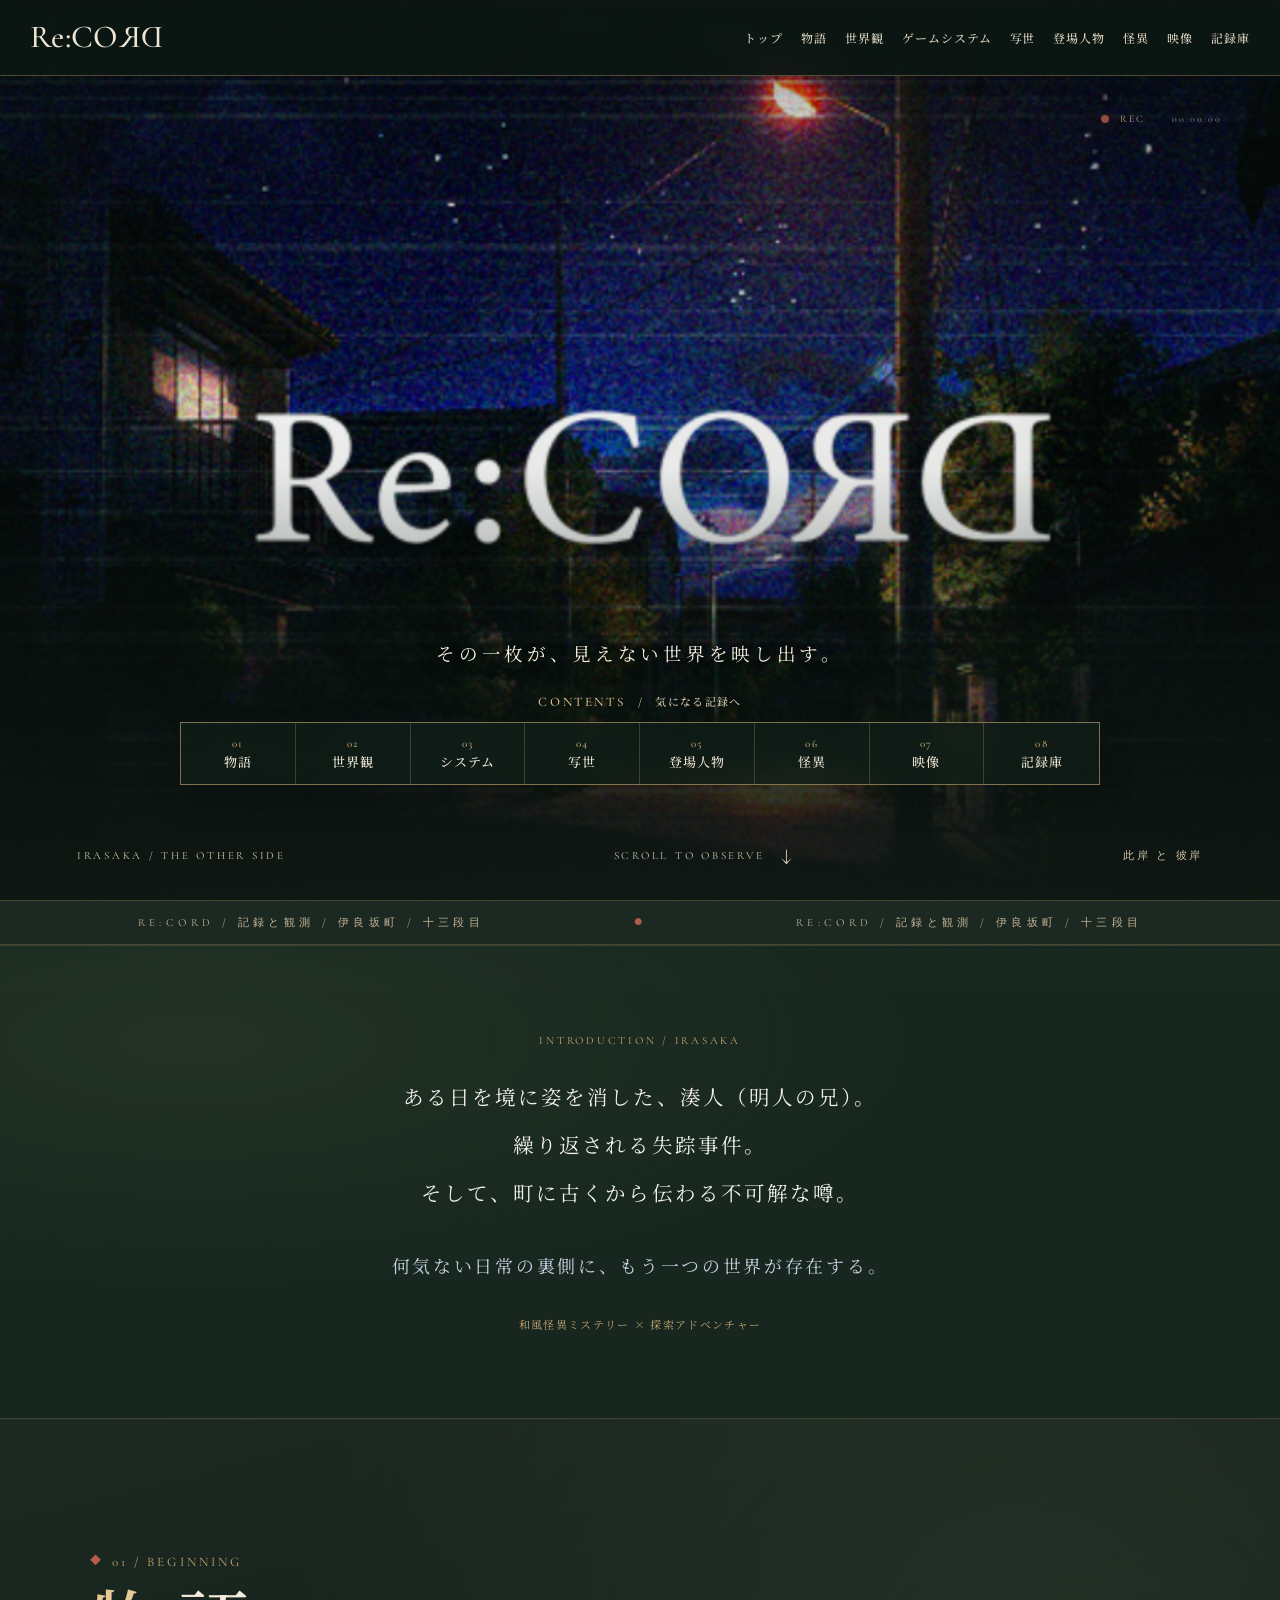
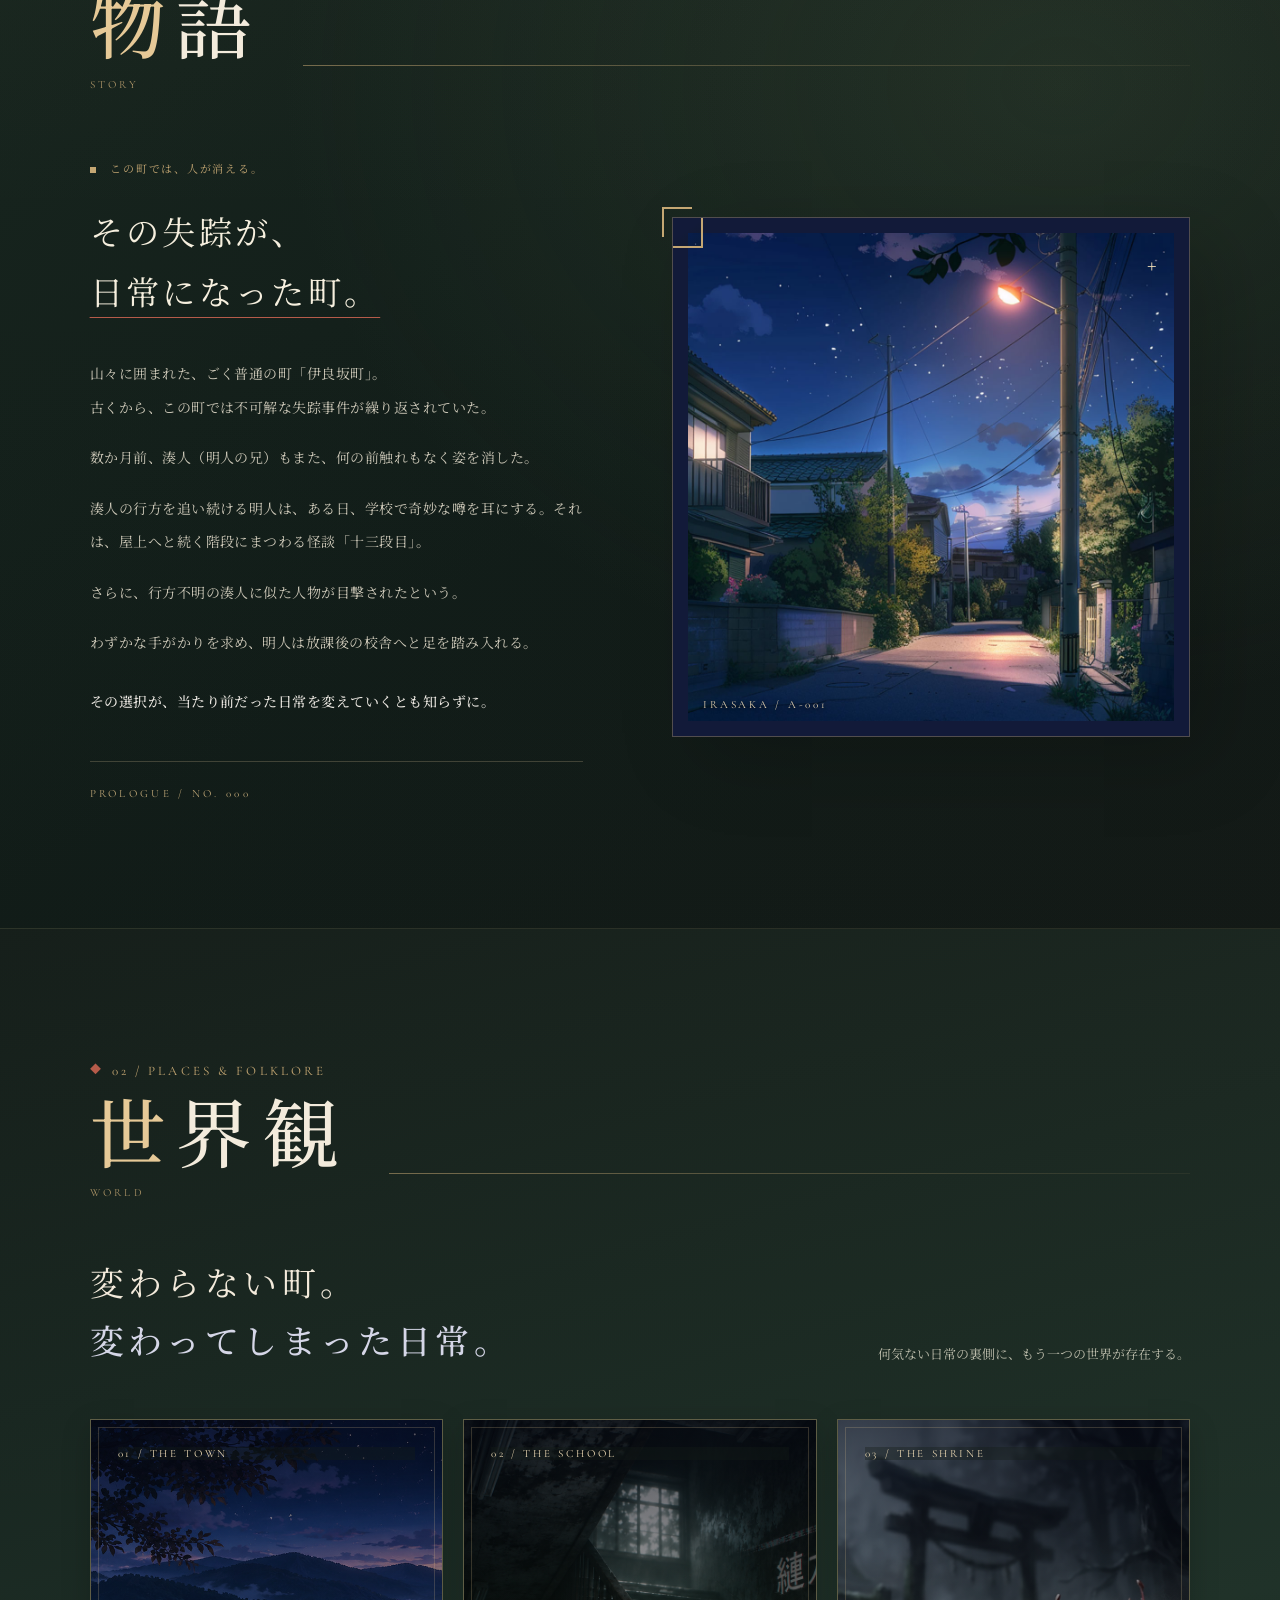
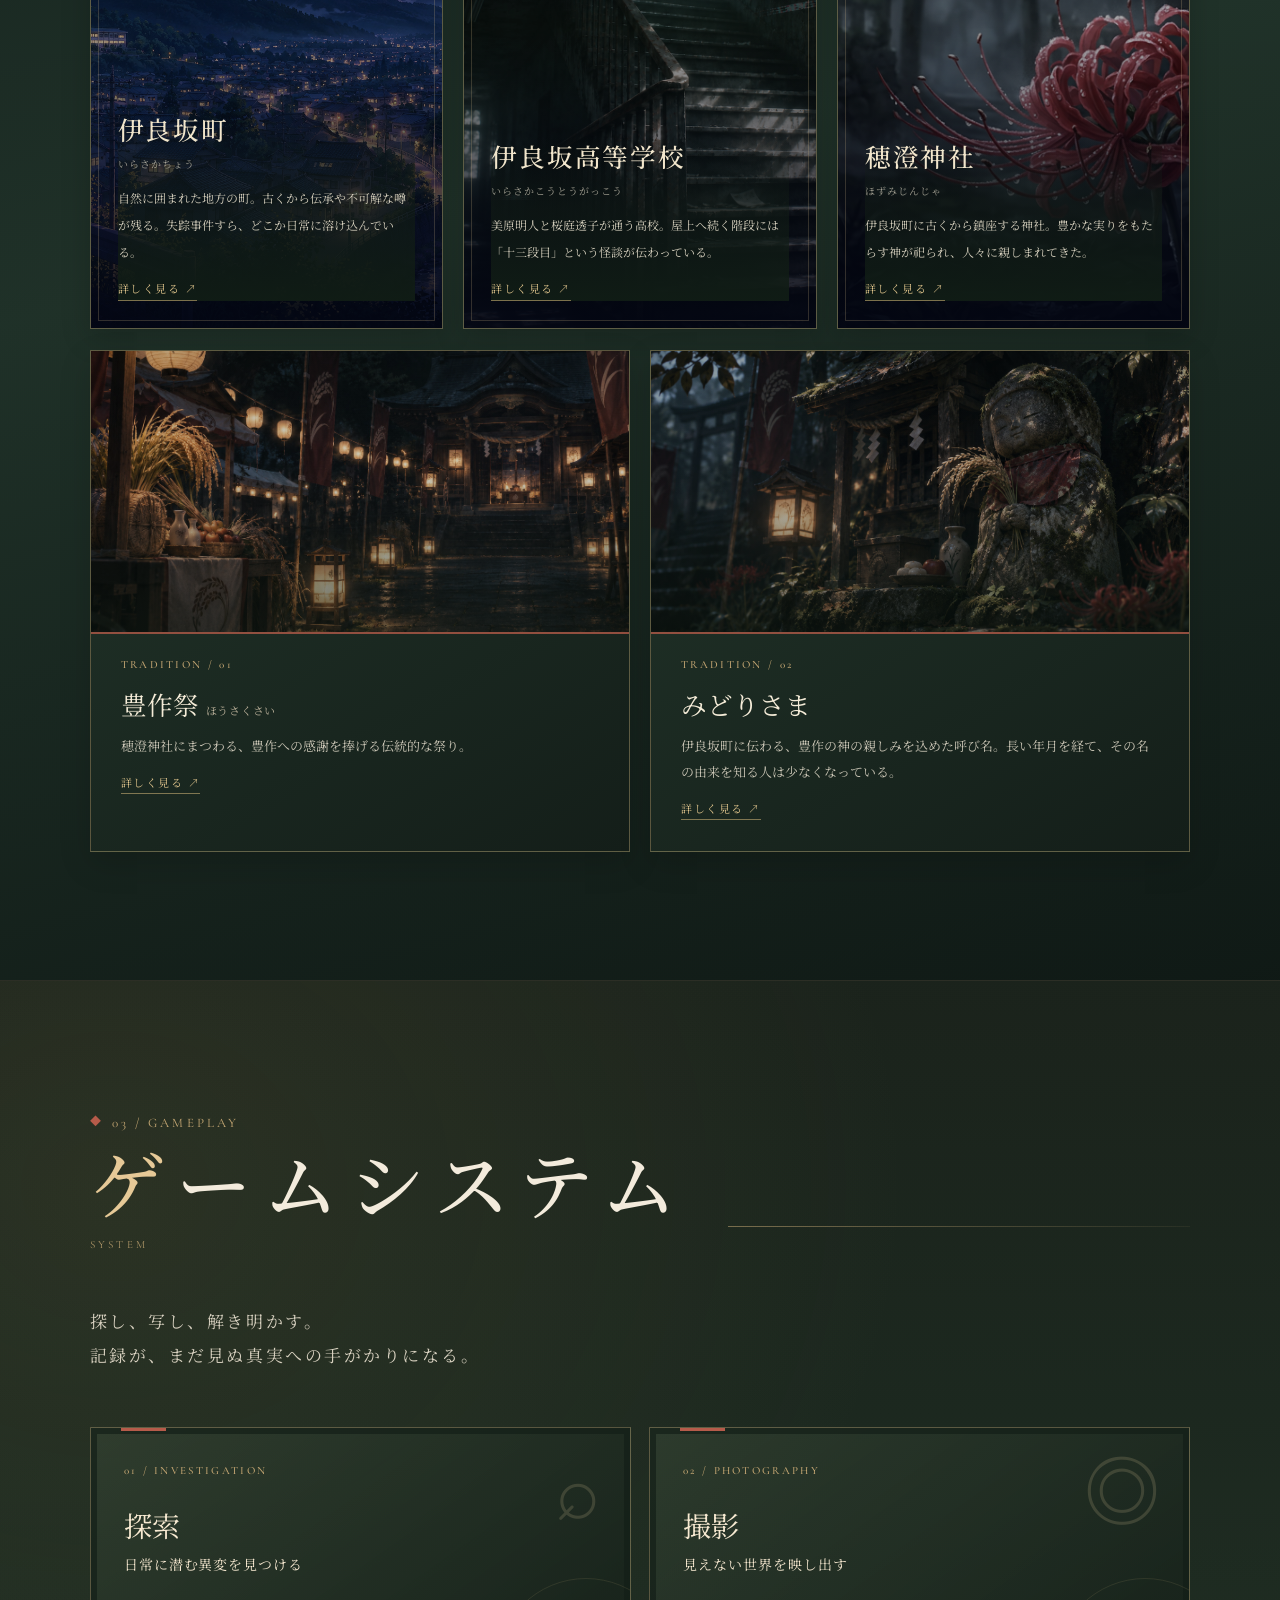
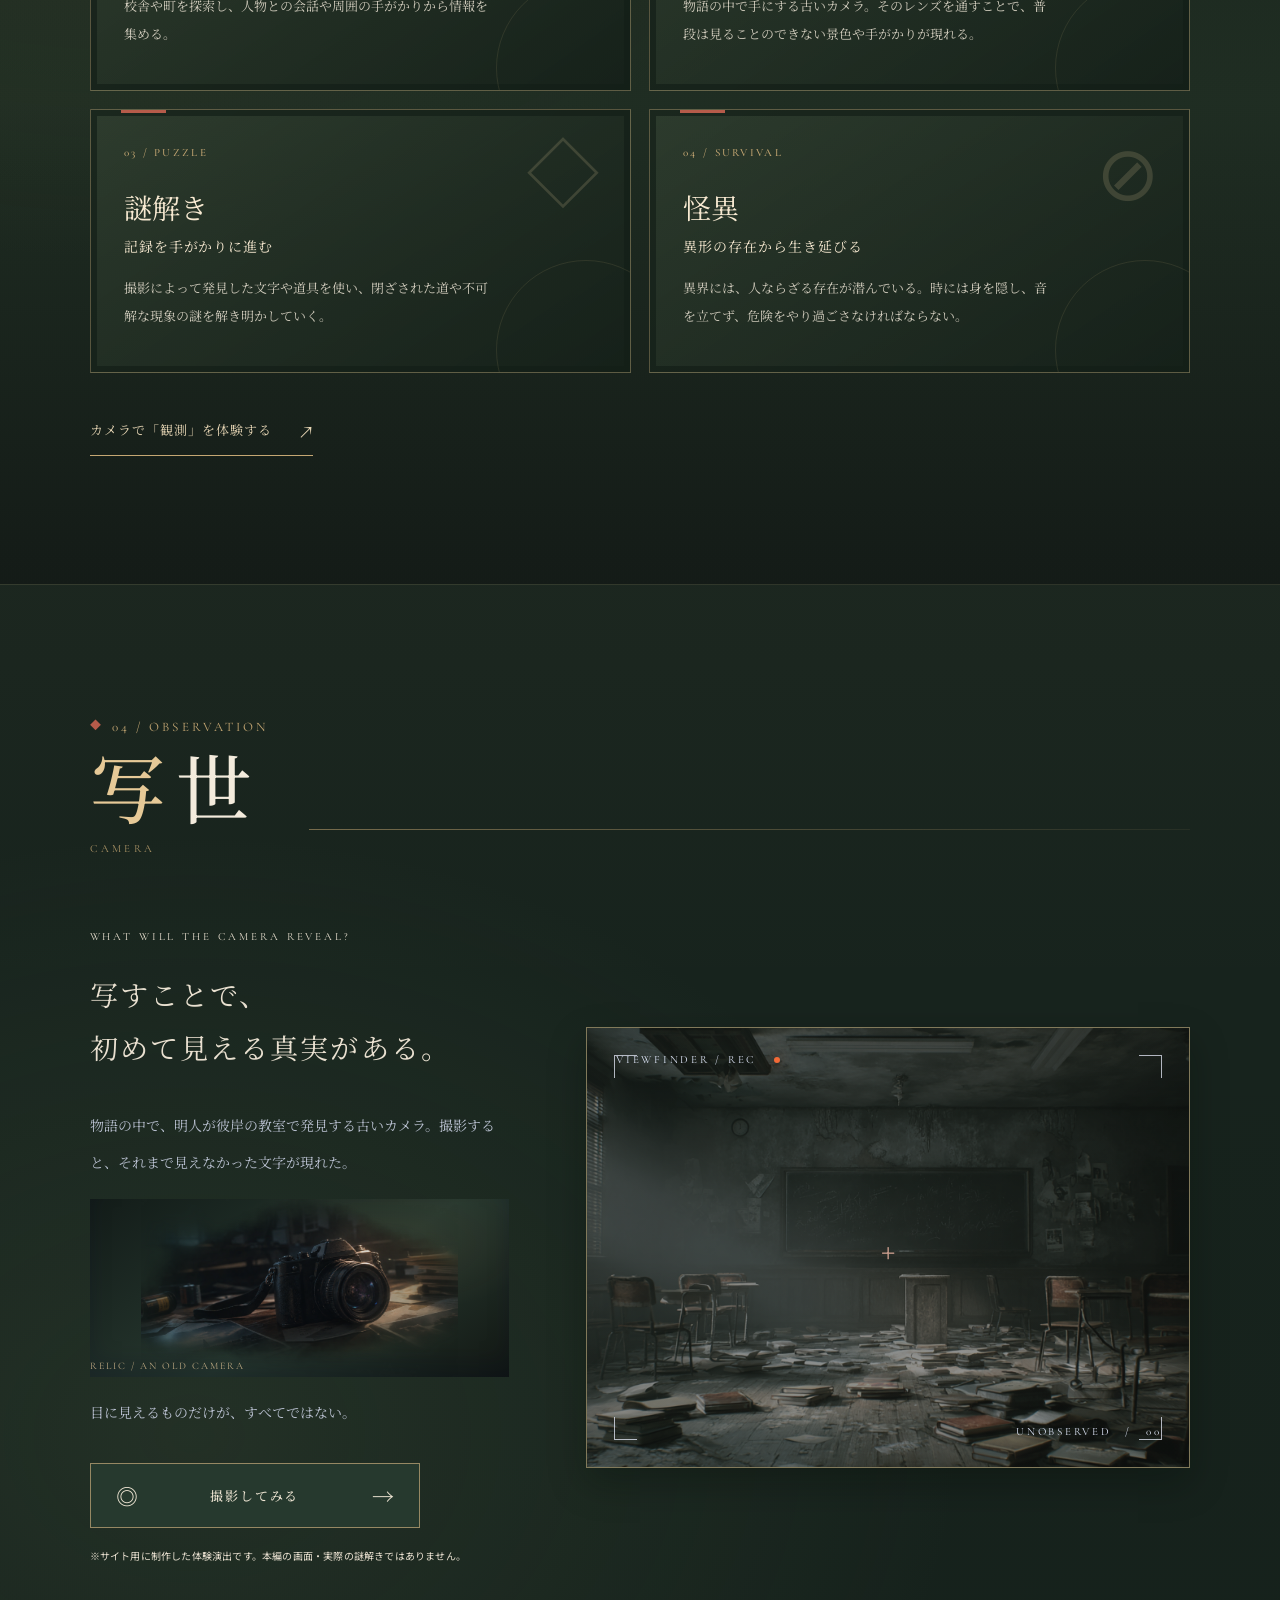
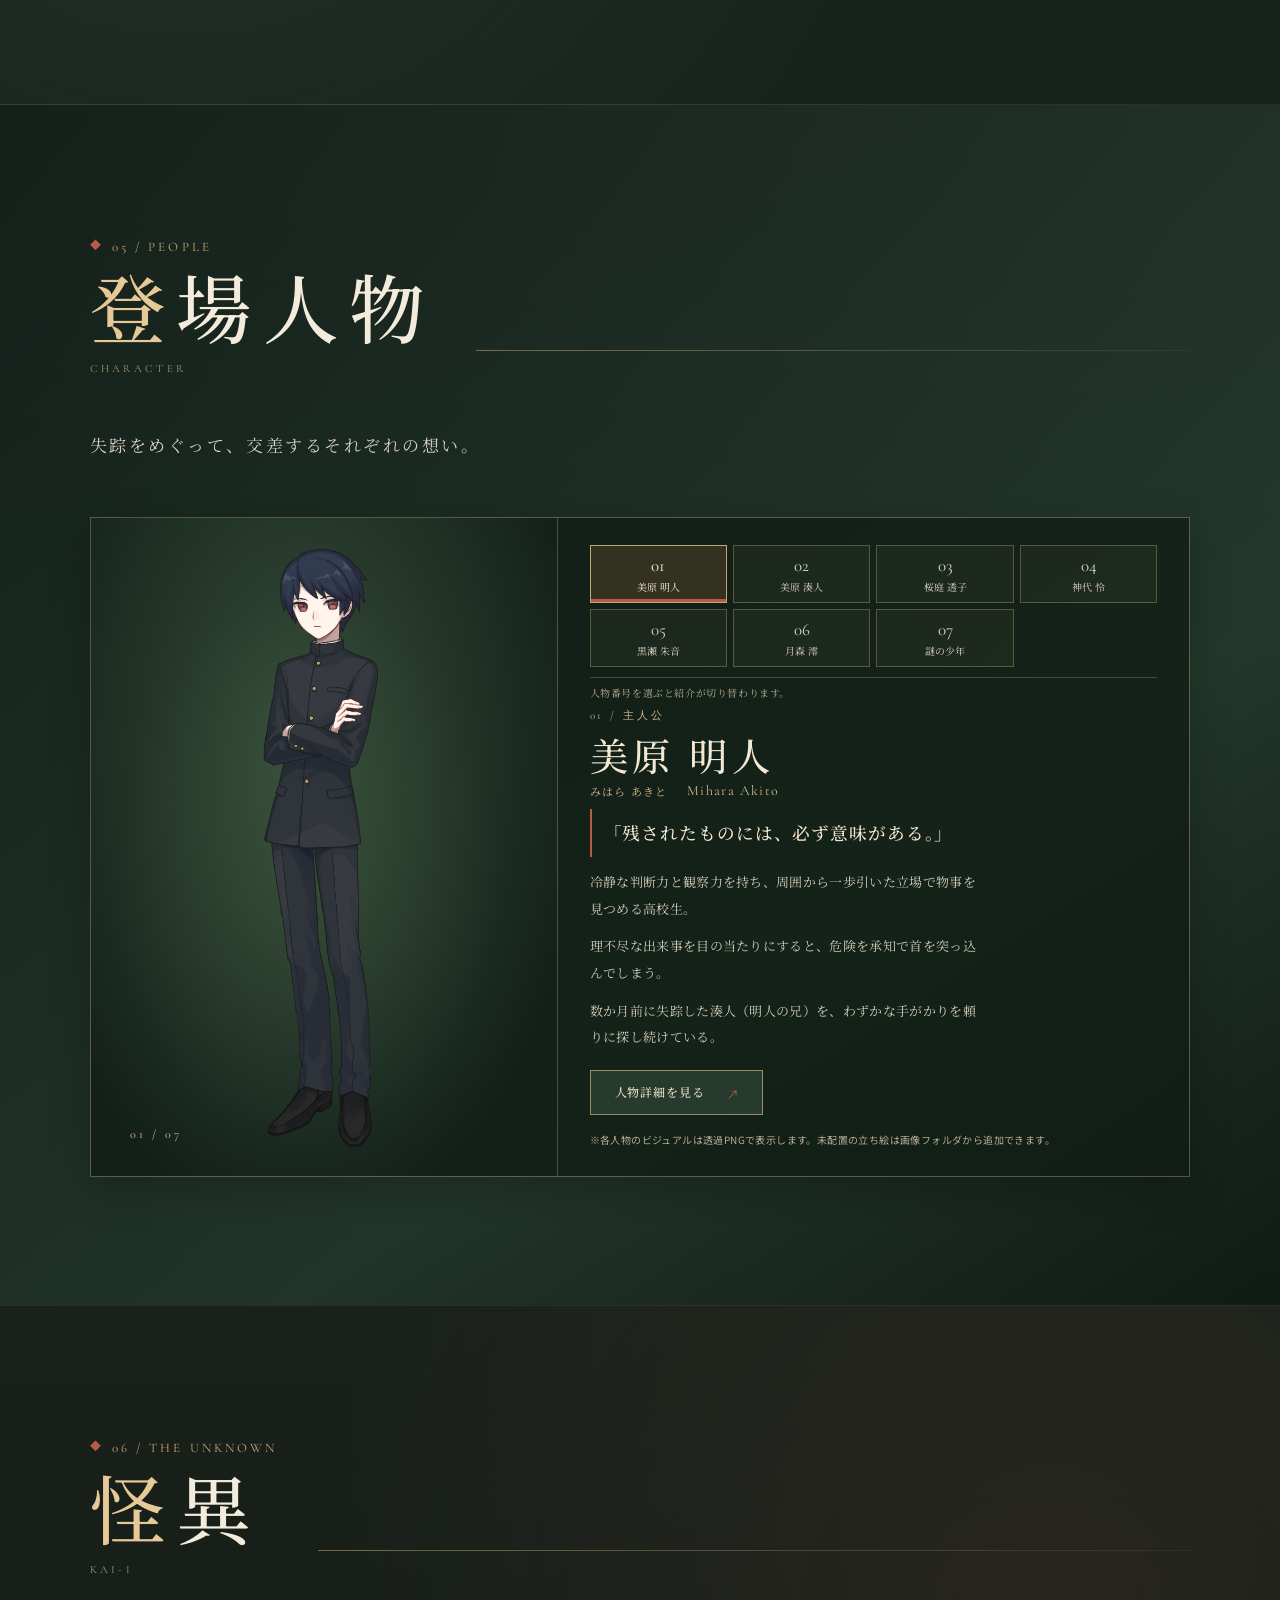
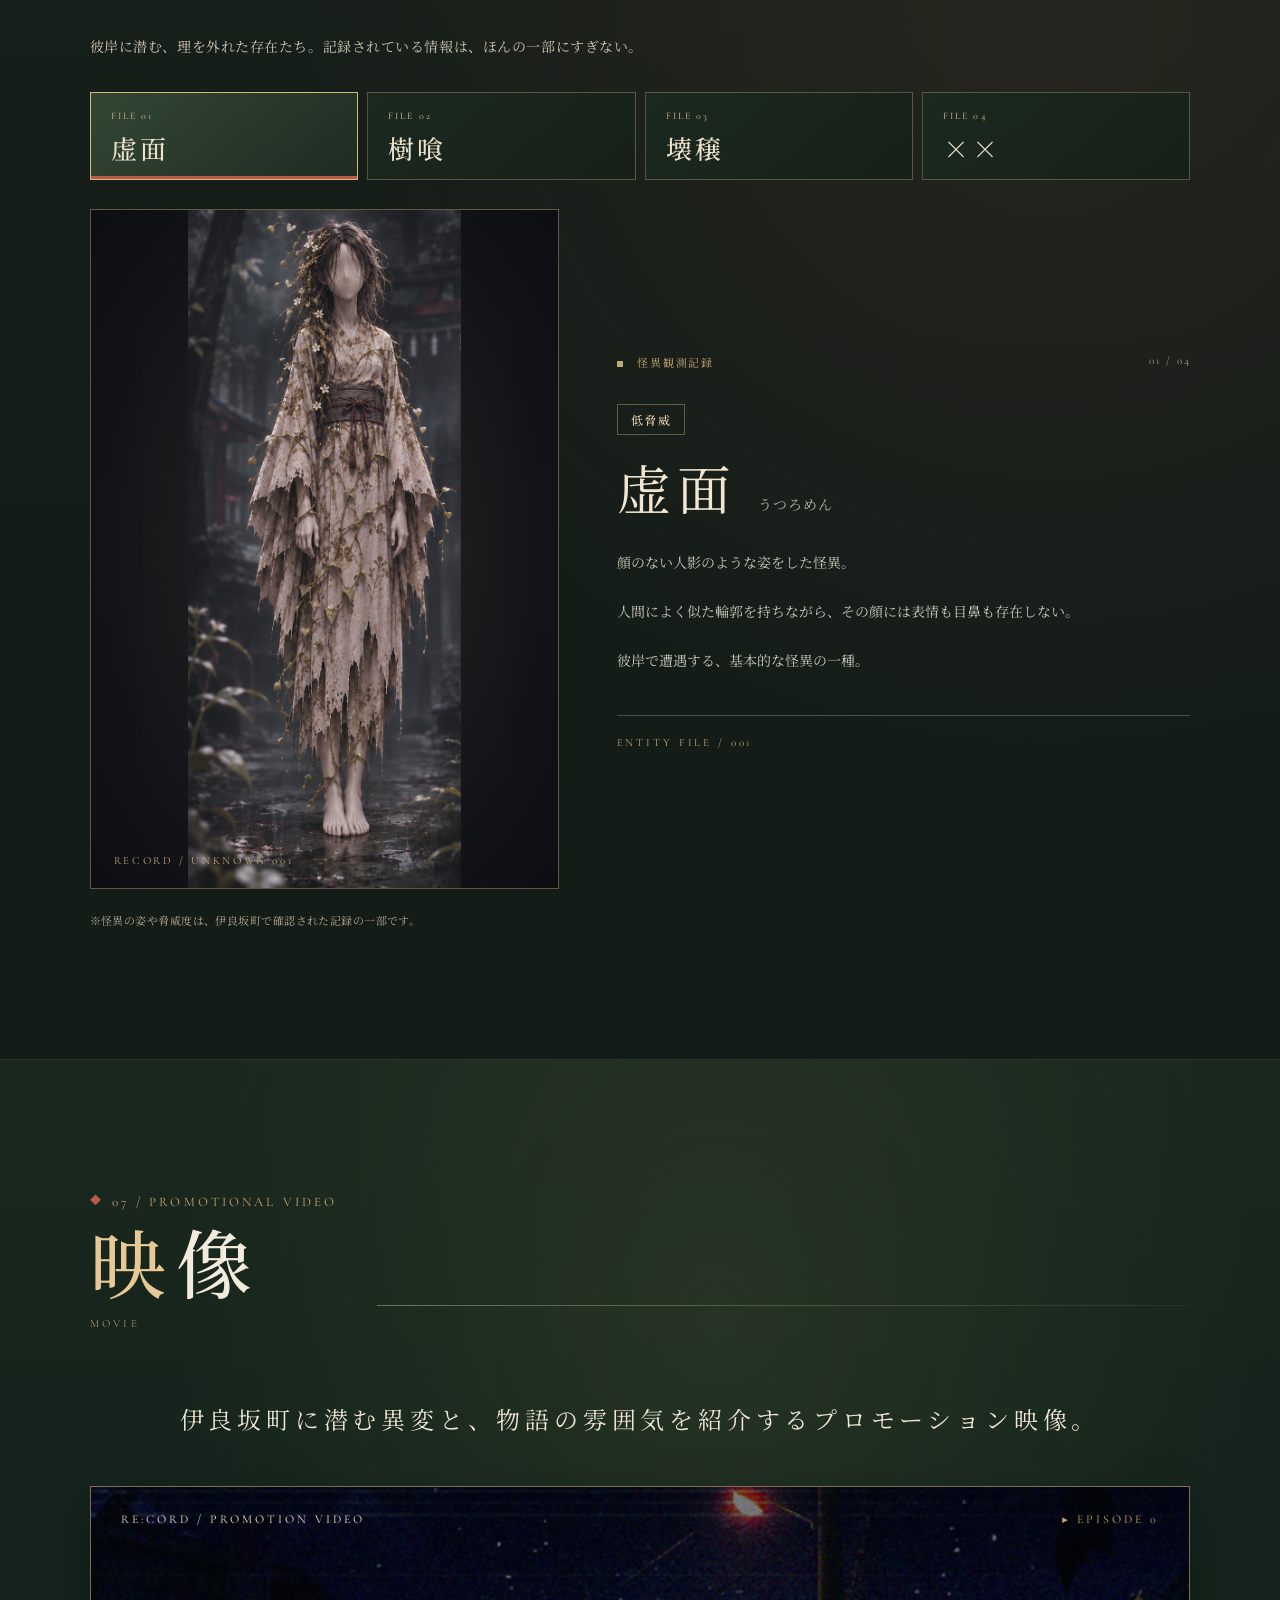
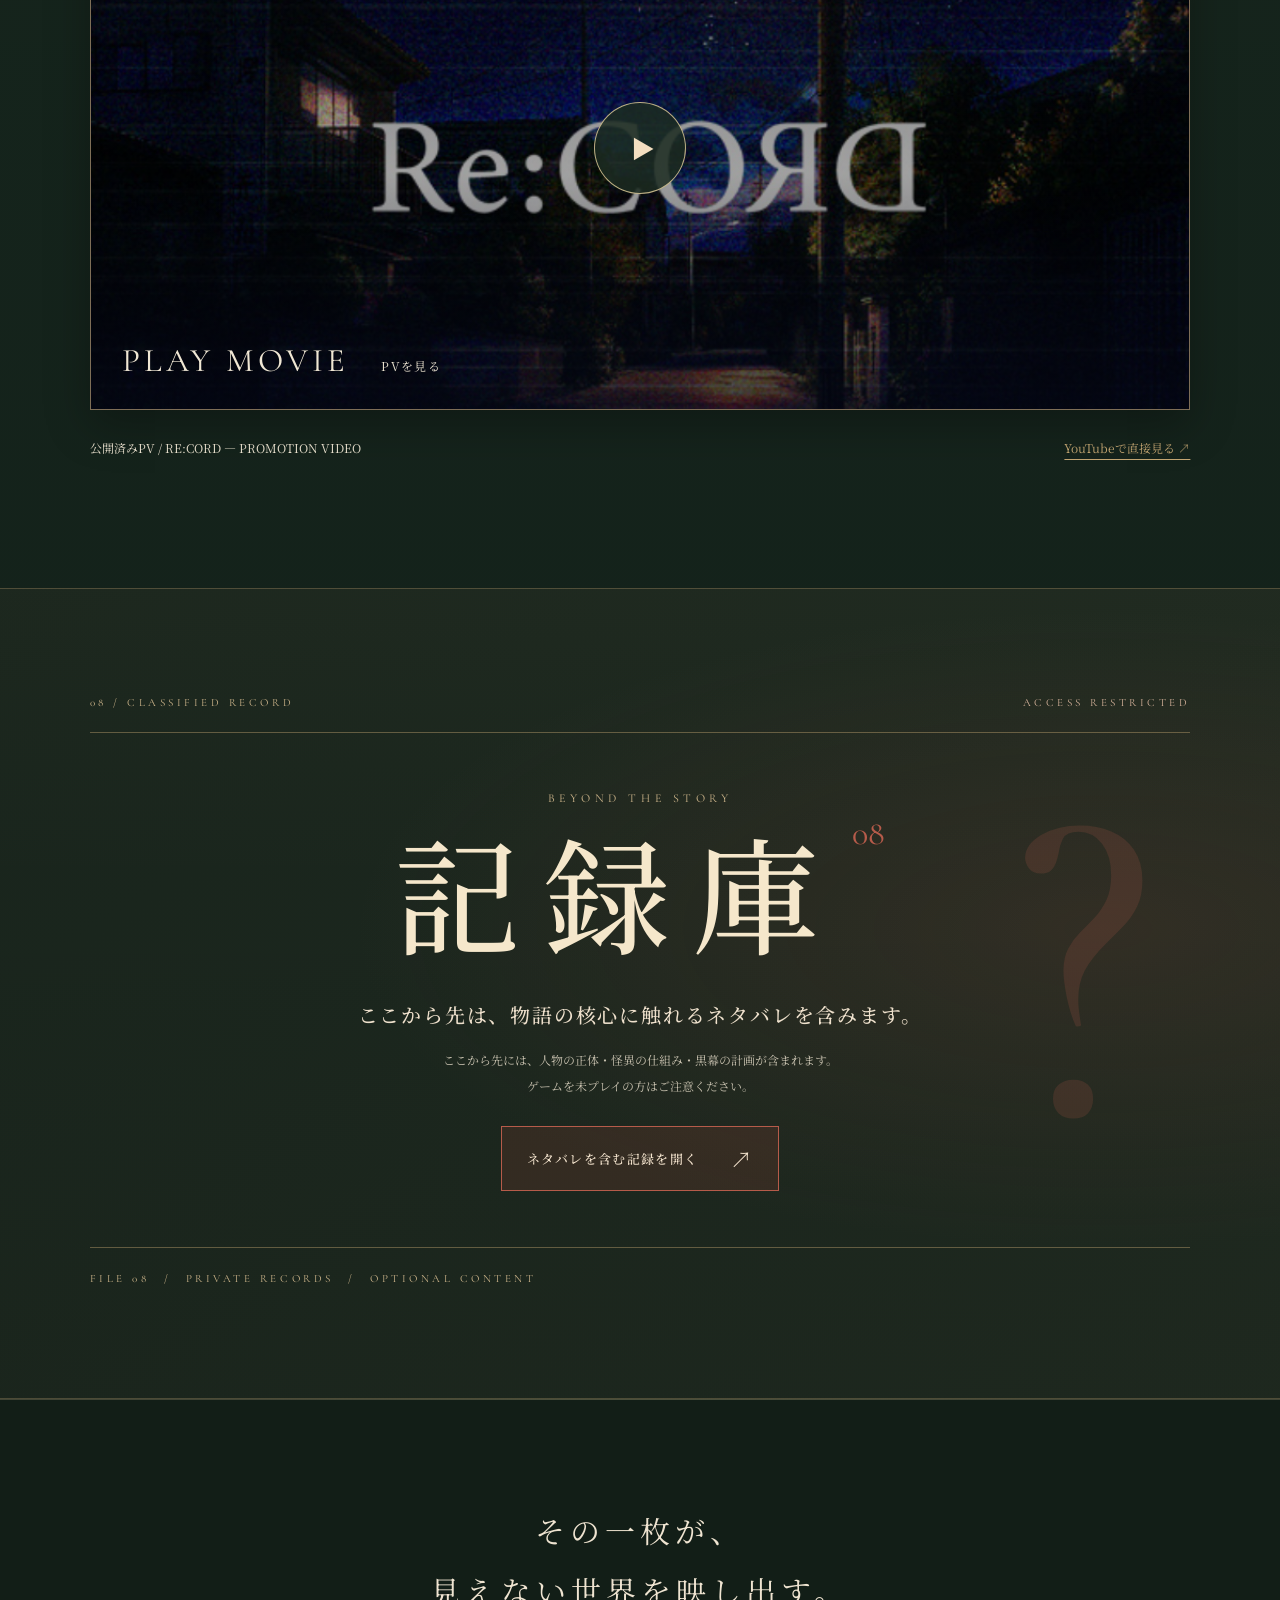
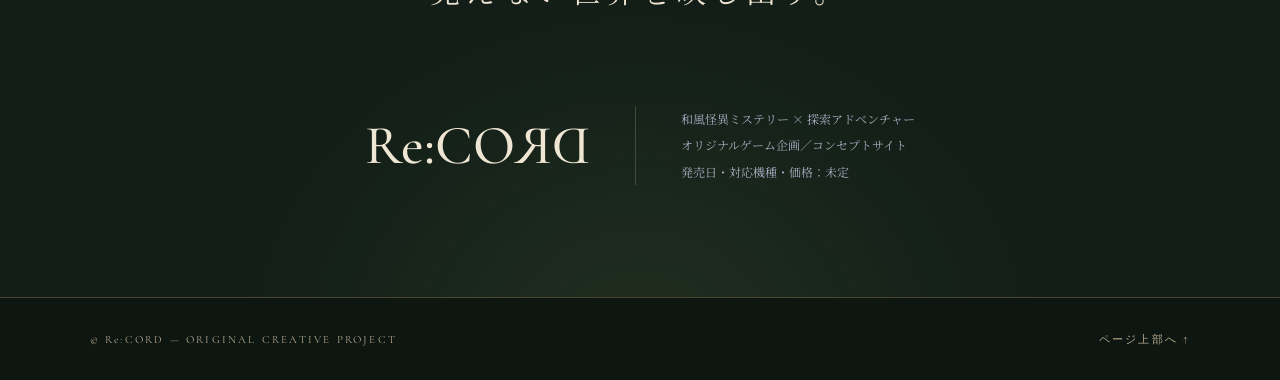
==== commit f7fdfee3: "Add files via upload" ====
--- a/index.html
+++ b/index.html
@@ -13,7 +13,7 @@
 <link href="style.css" rel="stylesheet"/>
 <link href="night.css" rel="stylesheet"/><link href="v8.css" rel="stylesheet"/><link href="v9.css" rel="stylesheet"/>
 <script defer="" src="script.js"></script>
-<link href="v10.css" rel="stylesheet"/><link href="v11.css" rel="stylesheet"/><link href="v12.css" rel="stylesheet"/><link href="v13-wafu.css" rel="stylesheet"/><link href="v15.css" rel="stylesheet"/><link href="v16.css" rel="stylesheet"/><link href="v21-world.css" rel="stylesheet"/></head>
+<link href="v10.css" rel="stylesheet"/><link href="v11.css" rel="stylesheet"/><link href="v12.css" rel="stylesheet"/><link href="v13-wafu.css" rel="stylesheet"/><link href="v15.css" rel="stylesheet"/><link href="v16.css" rel="stylesheet"/><link href="v21-world.css" rel="stylesheet"/><link href="v22-hero-nav.css?v=22" rel="stylesheet"/></head>
 <body>
 <a class="skip-link" href="#main">メインコンテンツへ移動</a>
 <div aria-hidden="true" class="film-grain"></div>
@@ -43,7 +43,19 @@
 <h1 aria-label="Re:CORD" class="hero-logo" id="heroTitle"><span aria-hidden="true">Re:CO<span class="mirrored">R</span><span class="mirrored">D</span></span></h1>
 <p class="hero-ruby">リコード</p>
 <p class="hero-copy">その一枚が、見えない世界を映し出す。</p>
-<div class="hero-actions"><a class="outline-button" href="#story">物語を知る <span aria-hidden="true">↓</span></a></div>
+<nav aria-label="作品の各項目へ移動" class="hero-section-index">
+<p class="hero-section-index-title"><span>CONTENTS</span>　/　気になる記録へ</p>
+<div class="hero-section-index-grid">
+<a href="#story"><small>01</small><span>物語</span></a>
+<a href="#world"><small>02</small><span>世界観</span></a>
+<a href="#system"><small>03</small><span>システム</span></a>
+<a href="#camera"><small>04</small><span>写世</span></a>
+<a href="#character"><small>05</small><span>登場人物</span></a>
+<a href="#kaii"><small>06</small><span>怪異</span></a>
+<a href="#movie"><small>07</small><span>映像</span></a>
+<a href="#archive"><small>08</small><span>記録庫</span></a>
+</div>
+</nav>
 </div>
 <div class="hero-bottom"><span>IRASAKA / THE OTHER SIDE</span><a class="scroll-hint" href="#story">SCROLL TO OBSERVE <span aria-hidden="true">↓</span></a><span>此岸 と 彼岸</span></div>
 </section>
--- a/v22-hero-nav.css
+++ b/v22-hero-nav.css
@@ -0,0 +1,87 @@
+/* RE:CORD v22 — TOPから各セクションへ移動できる章索引
+   Existing images, sections and WORLD dialogs are unchanged. */
+.hero-section-index {
+  width: min(100%, 980px);
+  margin: 0 auto;
+  color: #EEE5D3;
+  text-shadow: none;
+}
+.hero-section-index-title {
+  margin: 0 0 11px;
+  color: #D6C8AA;
+  font: 500 11px/1.3 var(--font-jp);
+  letter-spacing: .12em;
+}
+.hero-section-index-title span {
+  color: #DCC18D;
+  font-family: var(--font-latin);
+  font-size: 13px;
+  letter-spacing: .2em;
+}
+.hero-section-index-grid {
+  display: grid;
+  grid-template-columns: repeat(8, minmax(0,1fr));
+  border: 1px solid rgba(197,167,115,.62);
+  background: rgba(15,29,23,.82);
+  box-shadow: 0 12px 34px rgba(0,0,0,.24);
+  backdrop-filter: blur(12px);
+  -webkit-backdrop-filter: blur(12px);
+}
+.hero-section-index-grid > a {
+  min-width: 0;
+  min-height: 61px;
+  display: flex;
+  flex-direction: column;
+  align-items: center;
+  justify-content: center;
+  gap: 5px;
+  padding: 10px 4px 9px;
+  color: #F0E8D7;
+  font: 500 13px/1.3 var(--font-jp);
+  letter-spacing: .07em;
+  border-right: 1px solid rgba(197,167,115,.26);
+  transition: color .2s, background .2s, box-shadow .2s;
+}
+.hero-section-index-grid > a:last-child { border-right: 0; }
+.hero-section-index-grid > a small {
+  color: #C5A773;
+  font: 500 11px/1 var(--font-latin);
+  letter-spacing: .11em;
+}
+.hero-section-index-grid > a:hover,
+.hero-section-index-grid > a:focus-visible {
+  color: #FFF9EC;
+  background: rgba(113,78,45,.33);
+  box-shadow: inset 0 -3px 0 #C5A773;
+}
+.hero-section-index-grid > a:focus-visible {
+  outline: 2px solid #EEE5D3;
+  outline-offset: -3px;
+}
+/* Keep original hero tagline visible above the new index. */
+.hero--reference .hero-center { bottom: clamp(99px, 9.5vh, 133px); }
+.hero--custom .hero-center { margin-top: 0; }
+.hero--custom .hero-section-index { margin-top: 14px; }
+.hero-copy { margin-bottom: 18px; }
+@media (max-width: 760px) {
+  .hero { min-height: 700px; }
+  .hero--reference .hero-center { bottom: clamp(70px, 10svh, 115px); padding: 0 18px; }
+  .hero-section-index { max-width: 510px; }
+  .hero-section-index-title { font-size: 10px; margin-bottom: 8px; }
+  .hero-section-index-title span { font-size: 12px; }
+  .hero-section-index-grid { grid-template-columns: repeat(4,minmax(0,1fr)); }
+  .hero-section-index-grid > a { min-height: 52px; font-size: 12px; padding: 7px 3px; gap: 3px; }
+  .hero-section-index-grid > a:nth-child(4n) { border-right: 0; }
+  .hero-section-index-grid > a:nth-child(-n+4) { border-bottom: 1px solid rgba(197,167,115,.26); }
+  .hero-copy { margin-bottom: 13px; }
+}
+@media (max-width: 420px) {
+  .hero--reference .hero-center { bottom: clamp(65px, 9svh, 100px); }
+  .hero-section-index-grid > a { min-height: 49px; font-size: 11px; }
+  .hero-section-index-grid > a small { font-size: 10px; }
+  .hero--reference .hero-copy { margin-bottom: 12px; }
+}
+@media (max-width: 360px) {
+  .hero-section-index-grid > a { font-size: 10px; }
+  .hero-section-index-title { margin-bottom: 6px; }
+}
